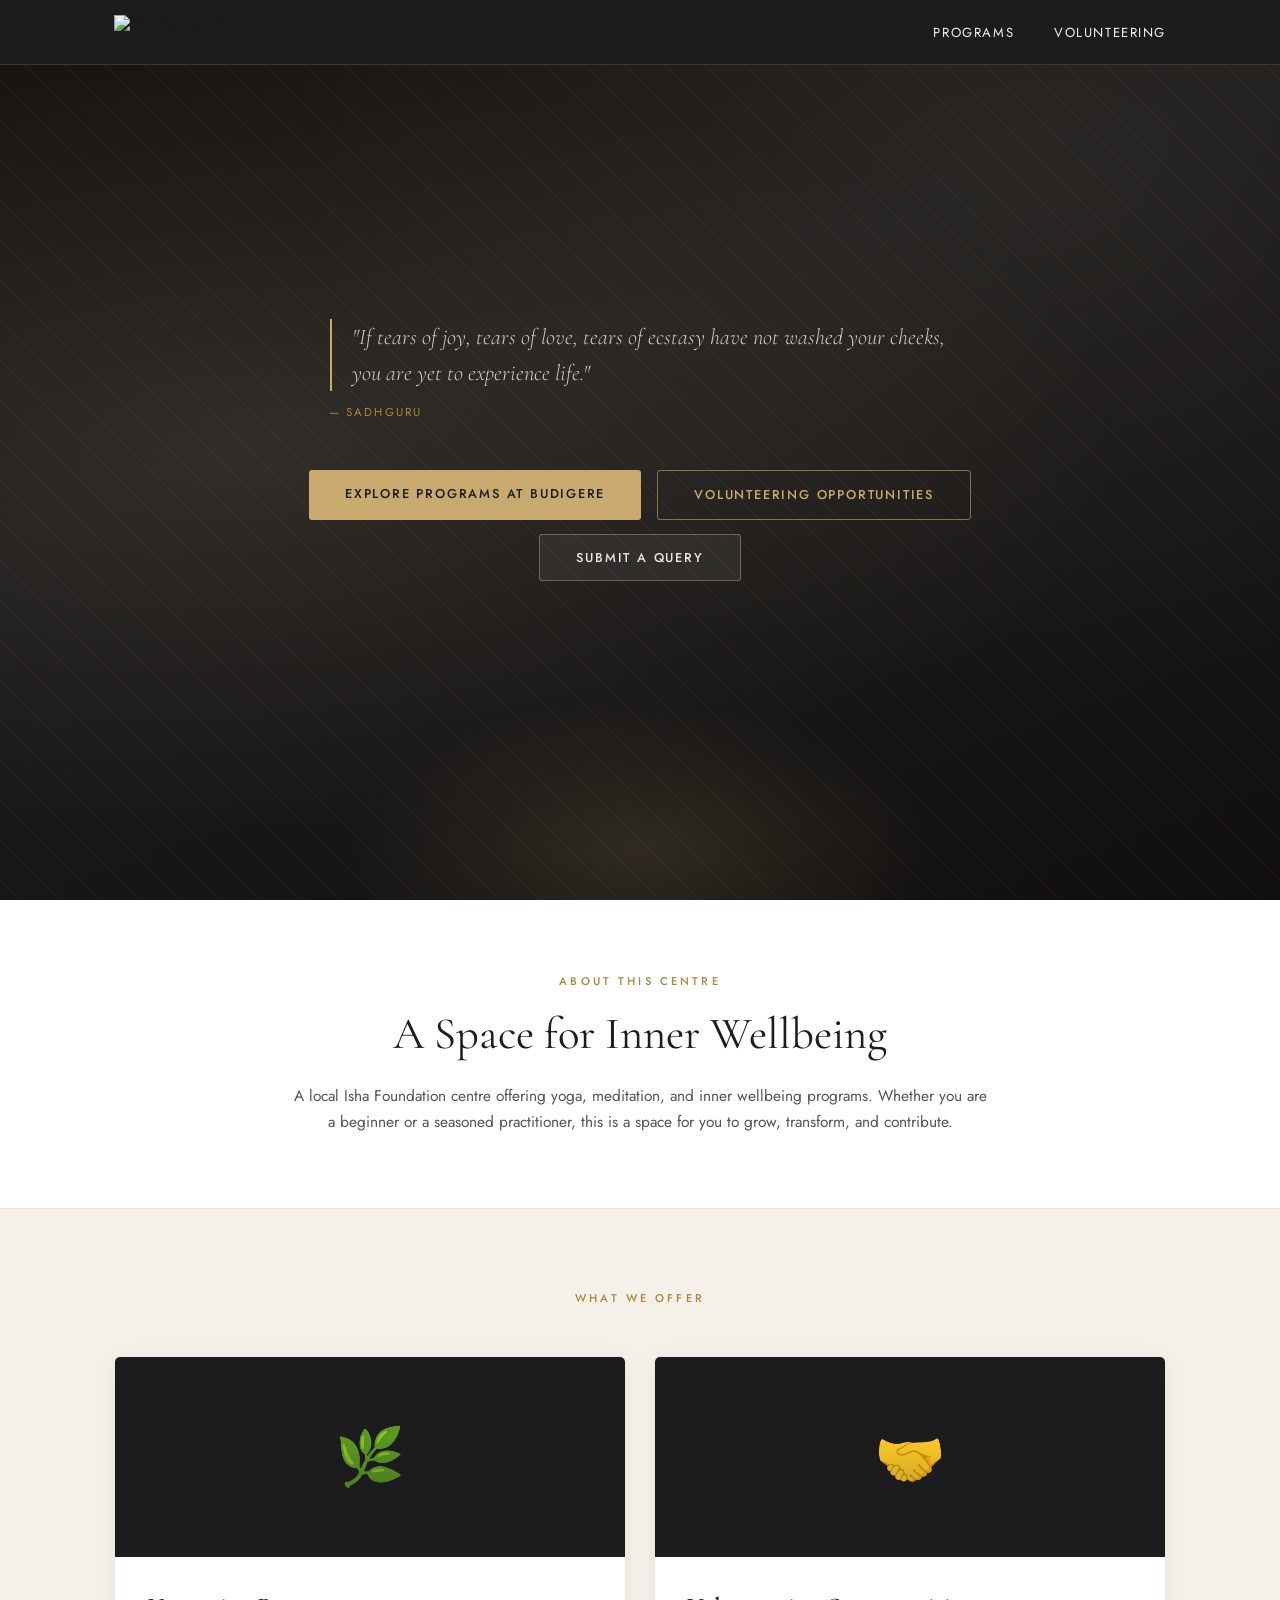
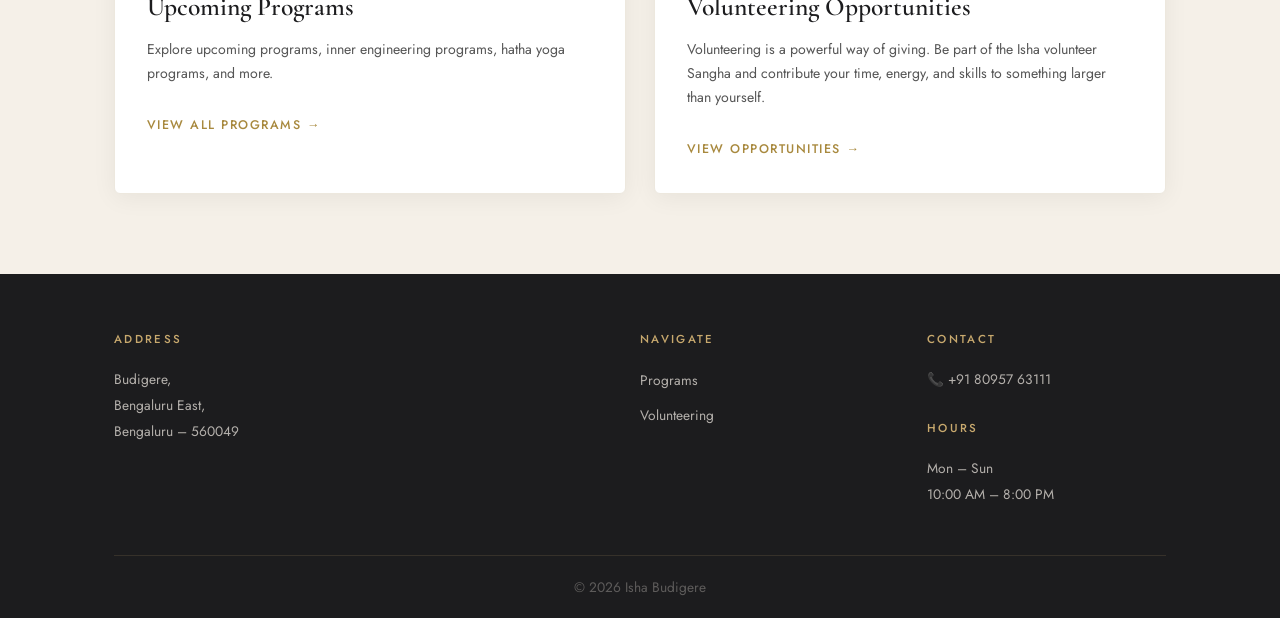
==== index.html @ f37e2aca "Harshith: Initial Tweaks" ====
<!DOCTYPE html>
<html lang="en">
<head>
  <meta charset="UTF-8"/>
  <meta name="viewport" content="width=device-width, initial-scale=1, maximum-scale=1, minimum-scale=1, user-scalable=no"/>
  <title>Home – Isha Place, Budigere</title>
  <link href="https://fonts.googleapis.com/css2?family=Cormorant+Garamond:ital,wght@0,300;0,400;0,600;1,300;1,400&family=Jost:wght@300;400;500&display=swap" rel="stylesheet"/>
  <style>
    :root {
      --dark: #1c1c1e;
      --dark-2: #2a2a2d;
      --gold: #c8a96e;
      --gold-light: #e0c88a;
      --gold-dark: #a8893e;
      --cream: #f5f0e8;
      --cream-2: #ede8de;
      --white: #ffffff;
      --text-mid: #555;
      --text-light: #888;
      --font-serif: 'Cormorant Garamond', Georgia, serif;
      --font-sans: 'Jost', sans-serif;
      --transition: 0.28s ease;
    }

    *, *::before, *::after { box-sizing: border-box; margin: 0; padding: 0; }
    html { scroll-behavior: smooth; touch-action: manipulation; }
    body { font-family: var(--font-sans); background: var(--cream); color: var(--dark); line-height: 1.7; }
    a { text-decoration: none; color: inherit; }
    ul { list-style: none; }
    .container { max-width: 1100px; margin: 0 auto; padding: 0 24px; }

    /* NAV */
    .navbar {
      position: fixed; top: 0; left: 0; right: 0; z-index: 100;
      background: var(--dark);
      border-bottom: 1px solid rgba(200,169,110,0.2);
    }
    .nav-inner {
      max-width: 1100px; margin: 0 auto; padding: 0 24px;
      height: 64px; display: flex; align-items: center; justify-content: space-between;
    }
    .logo { display: flex; align-items: center; line-height: 1; }
    .logo img { height: 34px; width: auto; display: block; }
    .sr-only { position:absolute; width:1px; height:1px; padding:0; margin:-1px; overflow:hidden; clip:rect(0,0,0,0); white-space:nowrap; border:0; }
    .nav-links { display: flex; gap: 40px; }
    .nav-links a {
      font-size: 0.82rem; font-weight: 400; letter-spacing: 0.12em;
      text-transform: uppercase; color: var(--cream); transition: color var(--transition);
    }
    .nav-links a:hover { color: var(--gold); }
    .nav-toggle { display: none; background: none; border: none; color: var(--cream); font-size: 1.4rem; cursor: pointer; }
    .mobile-menu { display: none; background: var(--dark-2); padding: 12px 24px; border-top: 1px solid rgba(200,169,110,0.15); }
    .mobile-menu.open { display: block; }
    .mobile-menu li { padding: 0; border-bottom: 1px solid rgba(255,255,255,0.07); }
    .mobile-menu a { display: block; padding: 14px 0; color: var(--cream); font-size: 0.88rem; letter-spacing: 0.1em; text-transform: uppercase; }

    /* HERO */
    .hero {
      position: relative; height: 100vh; min-height: 600px;
      display: flex; align-items: center; justify-content: center; text-align: center;
      background: var(--dark);
      overflow: hidden;
    }
    /* CSS gradient background as fallback — no external image dependency */
    .hero-bg {
      position: absolute; inset: 0;
      background: 
        radial-gradient(ellipse at 20% 50%, rgba(200,169,110,0.12) 0%, transparent 60%),
        radial-gradient(ellipse at 80% 20%, rgba(200,169,110,0.08) 0%, transparent 50%),
        linear-gradient(160deg, #1a1410 0%, #1c1c1e 40%, #12100e 100%);
    }
    /* Decorative geometric pattern */
    .hero-pattern {
      position: absolute; inset: 0; opacity: 0.04;
      background-image: 
        repeating-linear-gradient(45deg, var(--gold) 0, var(--gold) 1px, transparent 0, transparent 50%);
      background-size: 40px 40px;
    }
    .hero-glow {
      position: absolute; bottom: -100px; left: 50%; transform: translateX(-50%);
      width: 600px; height: 300px;
      background: radial-gradient(ellipse, rgba(200,169,110,0.15) 0%, transparent 70%);
      pointer-events: none;
    }
    .hero-content { position: relative; z-index: 1; padding: 24px; max-width: 760px; }
    .hero-eyebrow {
      display: inline-block;
      font-size: 0.72rem; letter-spacing: 0.35em; text-transform: uppercase;
      color: var(--gold); margin-bottom: 48px;
      border-top: 1px solid rgba(200,169,110,0.4);
      border-bottom: 1px solid rgba(200,169,110,0.4);
      padding: 6px 20px;
    }
    /* Sadhguru quote */
    .hero-quote {
      font-family: var(--font-serif); font-size: clamp(1.05rem, 2.5vw, 1.4rem);
      font-style: italic; font-weight: 300;
      color: rgba(245,240,232,0.82); line-height: 1.6;
      max-width: 620px; margin: 0 auto 12px;
      border-left: 2px solid var(--gold);
      padding-left: 20px; text-align: left;
    }
    .hero-quote-attr {
      text-align: left; padding-left: 20px;
      font-size: 0.72rem; letter-spacing: 0.18em; text-transform: uppercase;
      color: var(--gold-dark); margin-bottom: 48px;
    }
    .hero-buttons {
      display: flex; flex-direction: column; align-items: center; gap: 14px;
    }
    .hero-buttons-row {
      display: flex; gap: 16px; justify-content: center; flex-wrap: wrap;
    }
    .hero-query-btn { border: 1px solid rgba(200,169,110,0.45); color: rgba(245,240,232,0.95); background: rgba(255,255,255,0.06); }
    .hero-query-btn:hover { background: rgba(200,169,110,0.12); border-color: var(--gold); color: var(--gold-light); transform: translateY(-2px); }
    .btn {
      display: inline-block; padding: 13px 36px;
      font-family: var(--font-sans); font-size: 0.8rem; font-weight: 500;
      letter-spacing: 0.14em; text-transform: uppercase;
      border-radius: 3px; transition: all var(--transition); cursor: pointer;
    }
    .btn-gold { background: var(--gold); color: var(--dark); }
    .btn-gold:hover { background: var(--gold-light); transform: translateY(-2px); }
    .btn-outline { border: 1px solid rgba(200,169,110,0.6); color: var(--gold); background: transparent; }
    .btn-outline:hover { background: rgba(200,169,110,0.1); border-color: var(--gold); }

    /* ABOUT STRIP */
    .about-strip {
      background: var(--white); padding: 72px 0;
      border-bottom: 1px solid var(--cream-2);
    }
    .about-inner { text-align: center; max-width: 700px; margin: 0 auto; }
    .section-label {
      display: block; font-size: 0.7rem; letter-spacing: 0.28em;
      text-transform: uppercase; color: var(--gold-dark); margin-bottom: 16px; font-weight: 500;
    }
    .about-inner h2 {
      font-family: var(--font-serif); font-size: clamp(1.8rem, 4vw, 2.8rem);
      font-weight: 400; margin-bottom: 20px; line-height: 1.25;
    }
    .about-inner p { color: var(--text-mid); font-size: 0.97rem; }

    /* EXPLORE CARDS */
    .explore { padding: 80px 0; background: var(--cream); }
    .explore-grid { display: grid; grid-template-columns: 1fr 1fr; gap: 28px; margin-top: 48px; }
    .explore-card {
      background: var(--white); border: 1px solid var(--cream-2);
      border-radius: 6px; overflow: hidden;
      box-shadow: 0 4px 24px rgba(0,0,0,0.06);
      transition: all var(--transition); display: block;
    }
    .explore-card:hover { transform: translateY(-4px); box-shadow: 0 12px 40px rgba(0,0,0,0.12); border-color: var(--gold); }
    .explore-card-img {
      height: 200px; background: var(--dark);
      display: flex; align-items: center; justify-content: center;
      font-size: 3.5rem; position: relative; overflow: hidden;
    }
    .explore-card-img::after {
      content: ''; position: absolute; inset: 0;
      background: linear-gradient(to top, rgba(28,28,30,0.5) 0%, transparent 60%);
    }
    .explore-card-body { padding: 28px 32px 32px; }
    .explore-card-body h3 { font-family: var(--font-serif); font-size: 1.6rem; font-weight: 600; margin-bottom: 10px; }
    .explore-card-body p { font-size: 0.88rem; color: var(--text-mid); margin-bottom: 24px; line-height: 1.7; }
    .card-cta { font-size: 0.78rem; letter-spacing: 0.12em; text-transform: uppercase; color: var(--gold-dark); font-weight: 500; }
    .explore-card:hover .card-cta { color: var(--gold); }

    /* QUERY MODAL */
    .modal-overlay {
      display: none; position: fixed; inset: 0; z-index: 200;
      background: rgba(20,18,14,0.75); align-items: center; justify-content: center; padding: 24px;
    }
    .modal-overlay.open { display: flex; }
    .query-modal {
      background: var(--white); border-radius: 8px; padding: 36px 32px 40px;
      max-width: 480px; width: 100%; position: relative;
      box-shadow: 0 24px 64px rgba(0,0,0,0.3);
      max-height: min(90vh, 640px); overflow-y: auto;
    }
    .query-modal .modal-close {
      position: absolute; top: 14px; right: 18px;
      background: none; border: none; font-size: 1.35rem; cursor: pointer; color: var(--text-light); line-height: 1;
    }
    .query-modal h2 {
      font-family: var(--font-serif); font-size: 1.45rem; font-weight: 400;
      margin-bottom: 6px; padding-right: 28px;
    }
    .query-modal .query-lead { font-size: 0.84rem; color: var(--text-light); margin-bottom: 22px; }
    .query-modal .form-group { margin-bottom: 16px; }
    .query-modal label {
      display: block; font-size: 0.72rem; letter-spacing: 0.1em; text-transform: uppercase;
      color: var(--text-mid); margin-bottom: 6px; font-weight: 500;
    }
    .query-modal input,
    .query-modal textarea {
      width: 100%; padding: 11px 14px;
      border: 1px solid var(--cream-2); border-radius: 3px;
      background: var(--cream); font-family: var(--font-sans); font-size: 0.9rem; color: var(--dark);
      outline: none; transition: border-color var(--transition), background var(--transition);
    }
    .query-modal input:focus,
    .query-modal textarea:focus { border-color: var(--gold); background: var(--white); }
    .query-modal textarea { min-height: 96px; resize: vertical; }
    .query-modal .submit-btn {
      width: 100%; margin-top: 4px; padding: 13px;
      background: var(--gold); color: var(--dark); border: none; border-radius: 3px;
      font-family: var(--font-sans); font-size: 0.8rem; font-weight: 600;
      letter-spacing: 0.12em; text-transform: uppercase; cursor: pointer; transition: background var(--transition);
    }
    .query-modal .submit-btn:hover { background: var(--gold-light); }
    .query-modal .submit-btn:disabled { opacity: 0.6; cursor: not-allowed; }
    .query-err {
      display: none;
      background: #fff3f3; border: 1px solid #ffcccc; color: #c0392b;
      padding: 10px 12px; border-radius: 3px; font-size: 0.82rem; margin-bottom: 14px;
    }
    .query-success { display: none; text-align: center; padding: 20px 8px 8px; }
    .query-success .success-icon { font-size: 2.4rem; margin-bottom: 12px; }
    .query-success h3 { font-family: var(--font-serif); font-size: 1.35rem; margin-bottom: 8px; }
    .query-success p { font-size: 0.88rem; color: var(--text-light); }

    /* FOOTER */
    .footer { background: var(--dark); padding: 56px 0 0; color: rgba(245,240,232,0.7); }
    .footer-grid { display: grid; grid-template-columns: 2fr 1fr 1fr; gap: 48px; padding-bottom: 48px; border-bottom: 1px solid rgba(200,169,110,0.15); }
    .footer p { font-size: 0.86rem; line-height: 1.9; }
    .footer h5 { font-size: 0.72rem; letter-spacing: 0.2em; text-transform: uppercase; color: var(--gold); margin-bottom: 16px; font-weight: 500; }
    .footer ul li { margin-bottom: 8px; }
    .footer ul a { font-size: 0.86rem; transition: color var(--transition); }
    .footer ul a:hover { color: var(--gold-light); }
    .footer-bottom { text-align: center; padding: 18px; font-size: 0.75rem; color: rgba(245,240,232,0.3); }

    /* RESPONSIVE */
    @media (max-width: 700px) {
      .nav-links { display: none; }
      .nav-toggle { display: block; }
      .explore-grid { grid-template-columns: 1fr; }
      .footer-grid { grid-template-columns: 1fr; gap: 32px; }
      .hero-buttons-row { flex-direction: column; align-items: center; width: 100%; }
      .hero-buttons-row .btn { width: 100%; max-width: 320px; text-align: center; }
      .hero-query-btn { max-width: 320px; width: 100%; }
      .hero-quote { font-size: 1rem; }
    }
  </style>
</head>
<body>

  <!-- NAV -->
  <nav class="navbar">
    <div class="nav-inner">
      <a href="index.html" class="logo">
        <img src="assets/logo.png" alt="Isha Foundation"/>
        <span class="sr-only">Home</span>
      </a>
      <ul class="nav-links">
        <li><a href="programs.html">Programs</a></li>
        <li><a href="volunteering.html">Volunteering</a></li>
      </ul>
      <button class="nav-toggle" onclick="document.getElementById('mob').classList.toggle('open')">&#9776;</button>
    </div>
    <ul class="mobile-menu" id="mob">
      <li><a href="index.html">Home</a></li>
      <li><a href="programs.html">Programs</a></li>
      <li><a href="volunteering.html">Volunteering</a></li>
    </ul>
  </nav>

  <!-- HERO -->
  <section class="hero">
    <div class="hero-bg"></div>
    <div class="hero-pattern"></div>
    <div class="hero-glow"></div>
    <div class="hero-content">
      <blockquote class="hero-quote">
        "If tears of joy, tears of love, tears of ecstasy have not washed your cheeks, you are yet to experience life."
      </blockquote>
      <p class="hero-quote-attr">— Sadhguru</p>
      <div class="hero-buttons">
        <div class="hero-buttons-row">
          <a href="programs.html" class="btn btn-gold">Explore Programs at Budigere</a>
          <a href="volunteering.html" class="btn btn-outline">Volunteering Opportunities</a>
        </div>
        <button type="button" class="btn hero-query-btn" onclick="openQueryModal()">Submit a Query</button>
      </div>
    </div>
  </section>

  <!-- ABOUT -->
  <section class="about-strip">
    <div class="container">
      <div class="about-inner">
        <span class="section-label">About This Centre</span>
        <h2>A Space for Inner Wellbeing</h2>
        <p>A local Isha Foundation centre offering yoga, meditation, and inner wellbeing programs. Whether you are a beginner or a seasoned practitioner, this is a space for you to grow, transform, and contribute.</p>
      </div>
    </div>
  </section>

  <!-- EXPLORE -->
  <section class="explore">
    <div class="container">
      <span class="section-label" style="text-align:center;display:block">What We Offer</span>
      <div class="explore-grid">
        <a href="programs.html" class="explore-card">
          <div class="explore-card-img">🌿</div>
          <div class="explore-card-body">
            <h3>Upcoming Programs</h3>
            <p>Explore upcoming programs, inner engineering programs, hatha yoga programs, and more.</p>
            <span class="card-cta">View All Programs →</span>
          </div>
        </a>
        <a href="volunteering.html" class="explore-card">
          <div class="explore-card-img">🤝</div>
          <div class="explore-card-body">
            <h3>Volunteering Opportunities</h3>
            <p>Volunteering is a powerful way of giving. Be part of the Isha volunteer Sangha and contribute your time, energy, and skills to something larger than yourself.</p>
            <span class="card-cta">View Opportunities →</span>
          </div>
        </a>
      </div>
    </div>
  </section>

  <!-- SUBMIT A QUERY (modal) -->
  <div class="modal-overlay" id="queryModalOverlay" role="dialog" aria-modal="true" aria-labelledby="queryModalTitle">
    <div class="query-modal">
      <button type="button" class="modal-close" onclick="closeQueryModal()" aria-label="Close">✕</button>
      <h2 id="queryModalTitle">Submit a Query</h2>

      <div class="query-err" id="homeQueryErr">Please fill in all required fields.</div>

      <form id="homeQueryForm" onsubmit="return false;">
        <div id="homeQueryFields">
          <div class="form-group">
            <label for="hqName">Full Name *</label>
            <input type="text" id="hqName" name="name" autocomplete="name" placeholder="Your name"/>
          </div>
          <div class="form-group">
            <label for="hqPhone">WhatsApp Number *</label>
            <input type="text" id="hqPhone" name="phone" data-ten-digit-phone placeholder="9876543210" title="10 digits only"/>
          </div>
          <div class="form-group">
            <label for="hqArea">Area of Stay *</label>
            <input type="text" id="hqArea" name="area" placeholder="e.g. Budigere, Whitefield"/>
          </div>
          <div class="form-group">
            <label for="hqQuery">Your Query *</label>
            <textarea id="hqQuery" name="query" placeholder="What would you like to know?"></textarea>
          </div>
          <button type="button" class="submit-btn" id="homeQueryBtn" onclick="submitHomeQuery()">Submit Query</button>
        </div>
        <div class="query-success" id="homeQuerySuccess">
          <div class="success-icon">🙏</div>
          <h3>Thank you</h3>
          <p>We’ve received your query and will get in touch with you shortly.</p>
        </div>
      </form>
    </div>
  </div>

  <!-- FOOTER -->
  <footer class="footer">
    <div class="container">
      <div class="footer-grid">
        <div>
          <h5>Address</h5>
          <p>Budigere,<br/>Bengaluru East,<br/>Bengaluru – 560049</p>
        </div>
        <div>
          <h5>Navigate</h5>
          <ul>
            <li><a href="programs.html">Programs</a></li>
            <li><a href="volunteering.html">Volunteering</a></li>
          </ul>
        </div>
        <div>
          <h5>Contact</h5>
          <p>📞 +91 80957 63111</p>
          <br/>
          <h5>Hours</h5>
          <p>Mon – Sun<br/>10:00 AM – 8:00 PM</p>
        </div>
      </div>
      <div class="footer-bottom">
        <p>© 2026 Isha Budigere</p>
      </div>
    </div>
  </footer>

  <script src="whatsapp-validate.js"></script>
  <script src="config.js"></script>
  <script>
    function openQueryModal() {
      document.getElementById('queryModalOverlay').classList.add('open');
      document.getElementById('homeQueryErr').style.display = 'none';
      document.getElementById('homeQueryFields').style.display = 'block';
      document.getElementById('homeQuerySuccess').style.display = 'none';
      const btn = document.getElementById('homeQueryBtn');
      btn.disabled = false;
      btn.textContent = 'Submit Query';
      ['hqName', 'hqPhone', 'hqArea', 'hqQuery'].forEach(function (id) {
        const el = document.getElementById(id);
        if (el) el.value = '';
      });
    }

    function closeQueryModal() {
      document.getElementById('queryModalOverlay').classList.remove('open');
    }

    document.getElementById('queryModalOverlay').addEventListener('click', function (e) {
      if (e.target === this) closeQueryModal();
    });

    document.addEventListener('keydown', function (e) {
      const ov = document.getElementById('queryModalOverlay');
      if (e.key === 'Escape' && ov && ov.classList.contains('open')) closeQueryModal();
    });

    async function submitHomeQuery() {
      const name = document.getElementById('hqName').value.trim();
      const area = document.getElementById('hqArea').value.trim();
      const query = document.getElementById('hqQuery').value.trim();
      const err = document.getElementById('homeQueryErr');
      const btn = document.getElementById('homeQueryBtn');

      err.style.display = 'none';
      if (!name || !area || !query) {
        err.textContent = 'Please fill in all required fields.';
        err.style.display = 'block';
        return;
      }
      const phoneCheck = validateWhatsAppNumber(document.getElementById('hqPhone').value);
      if (!phoneCheck.ok) {
        err.textContent = phoneCheck.message;
        err.style.display = 'block';
        return;
      }
      const phone = phoneCheck.normalized;

      btn.disabled = true;
      btn.textContent = 'Submitting...';
      try {
        await fetch(APPS_SCRIPT_URL, {
          method: 'POST',
          body: JSON.stringify({
            formType: 'homeQuery',
            name,
            phone,
            area,
            query,
            timestamp: new Date().toISOString()
          })
        });
        document.getElementById('homeQueryFields').style.display = 'none';
        document.getElementById('homeQuerySuccess').style.display = 'block';
        document.getElementById('homeQueryErr').style.display = 'none';
      } catch (e) {
        err.textContent = 'Something went wrong. Please try again.';
        err.style.display = 'block';
        btn.disabled = false;
        btn.textContent = 'Submit Query';
      }
    }
  </script>

</body>
</html>
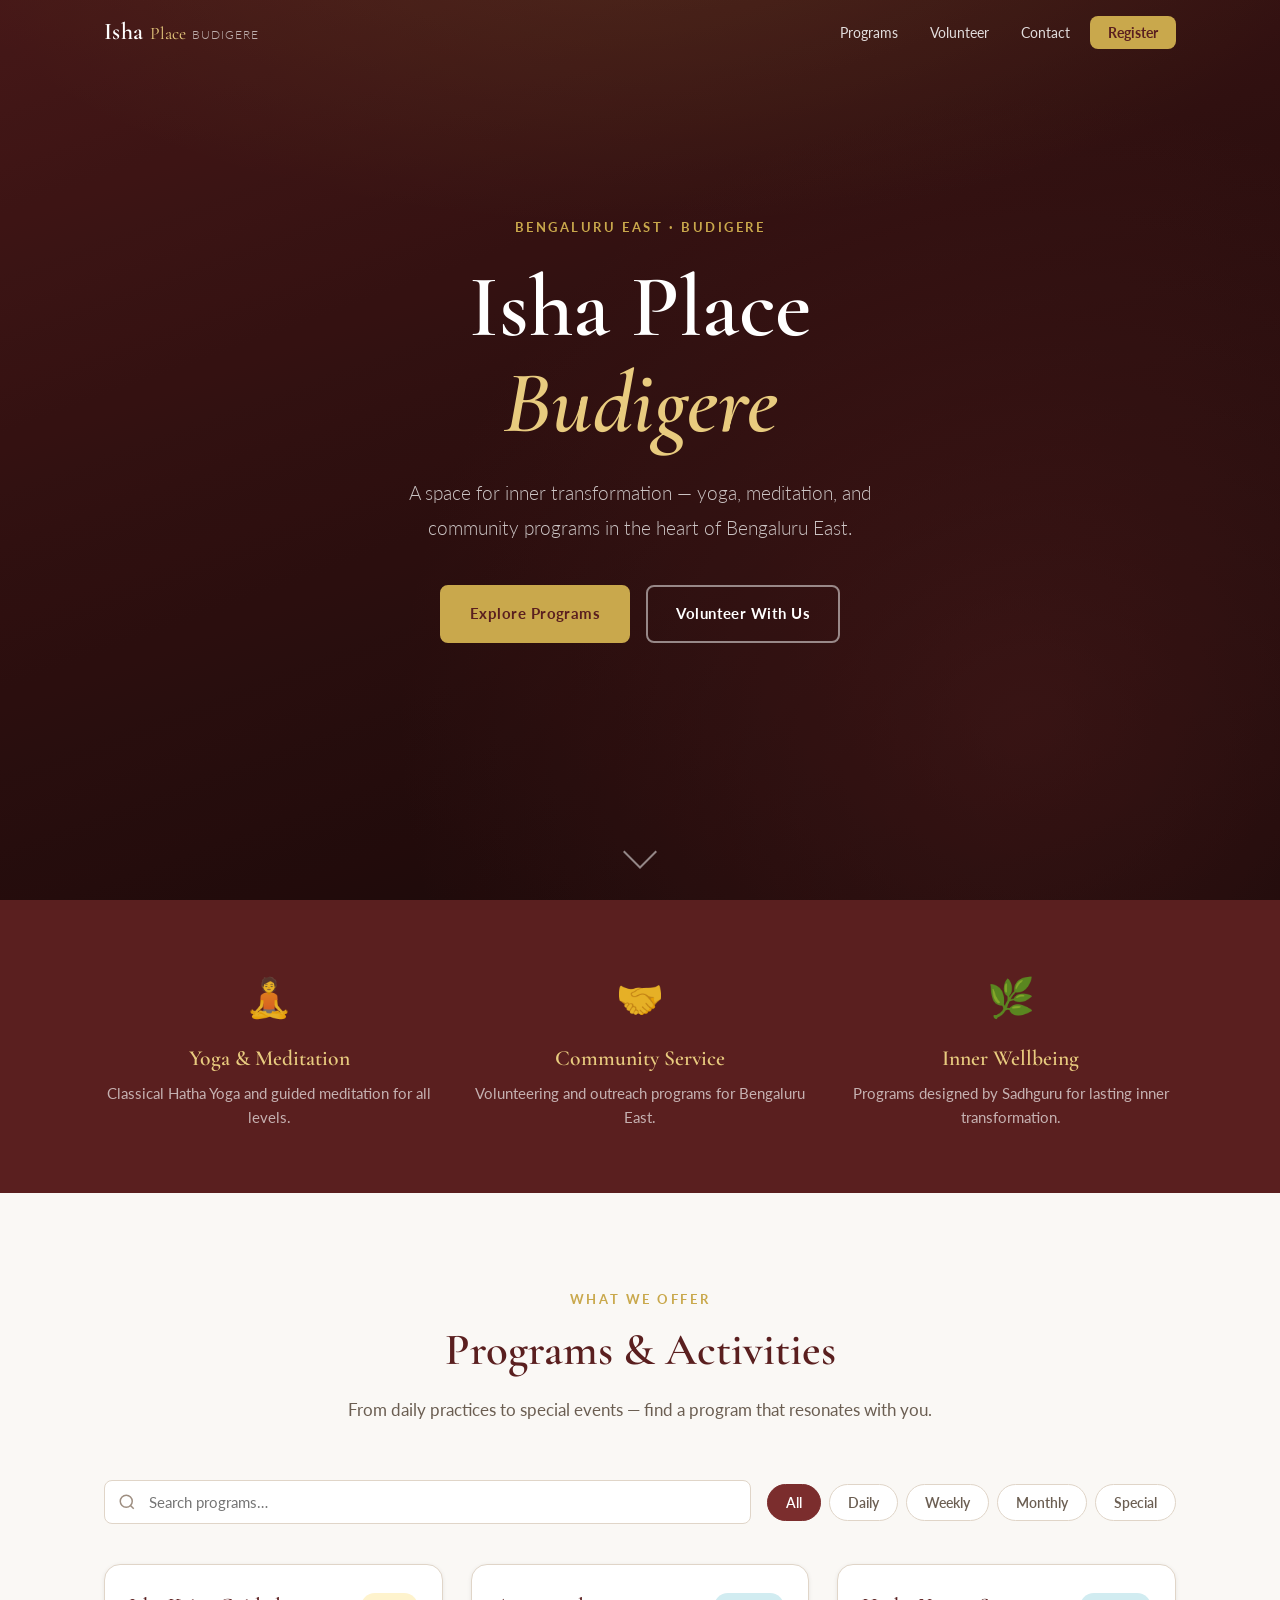
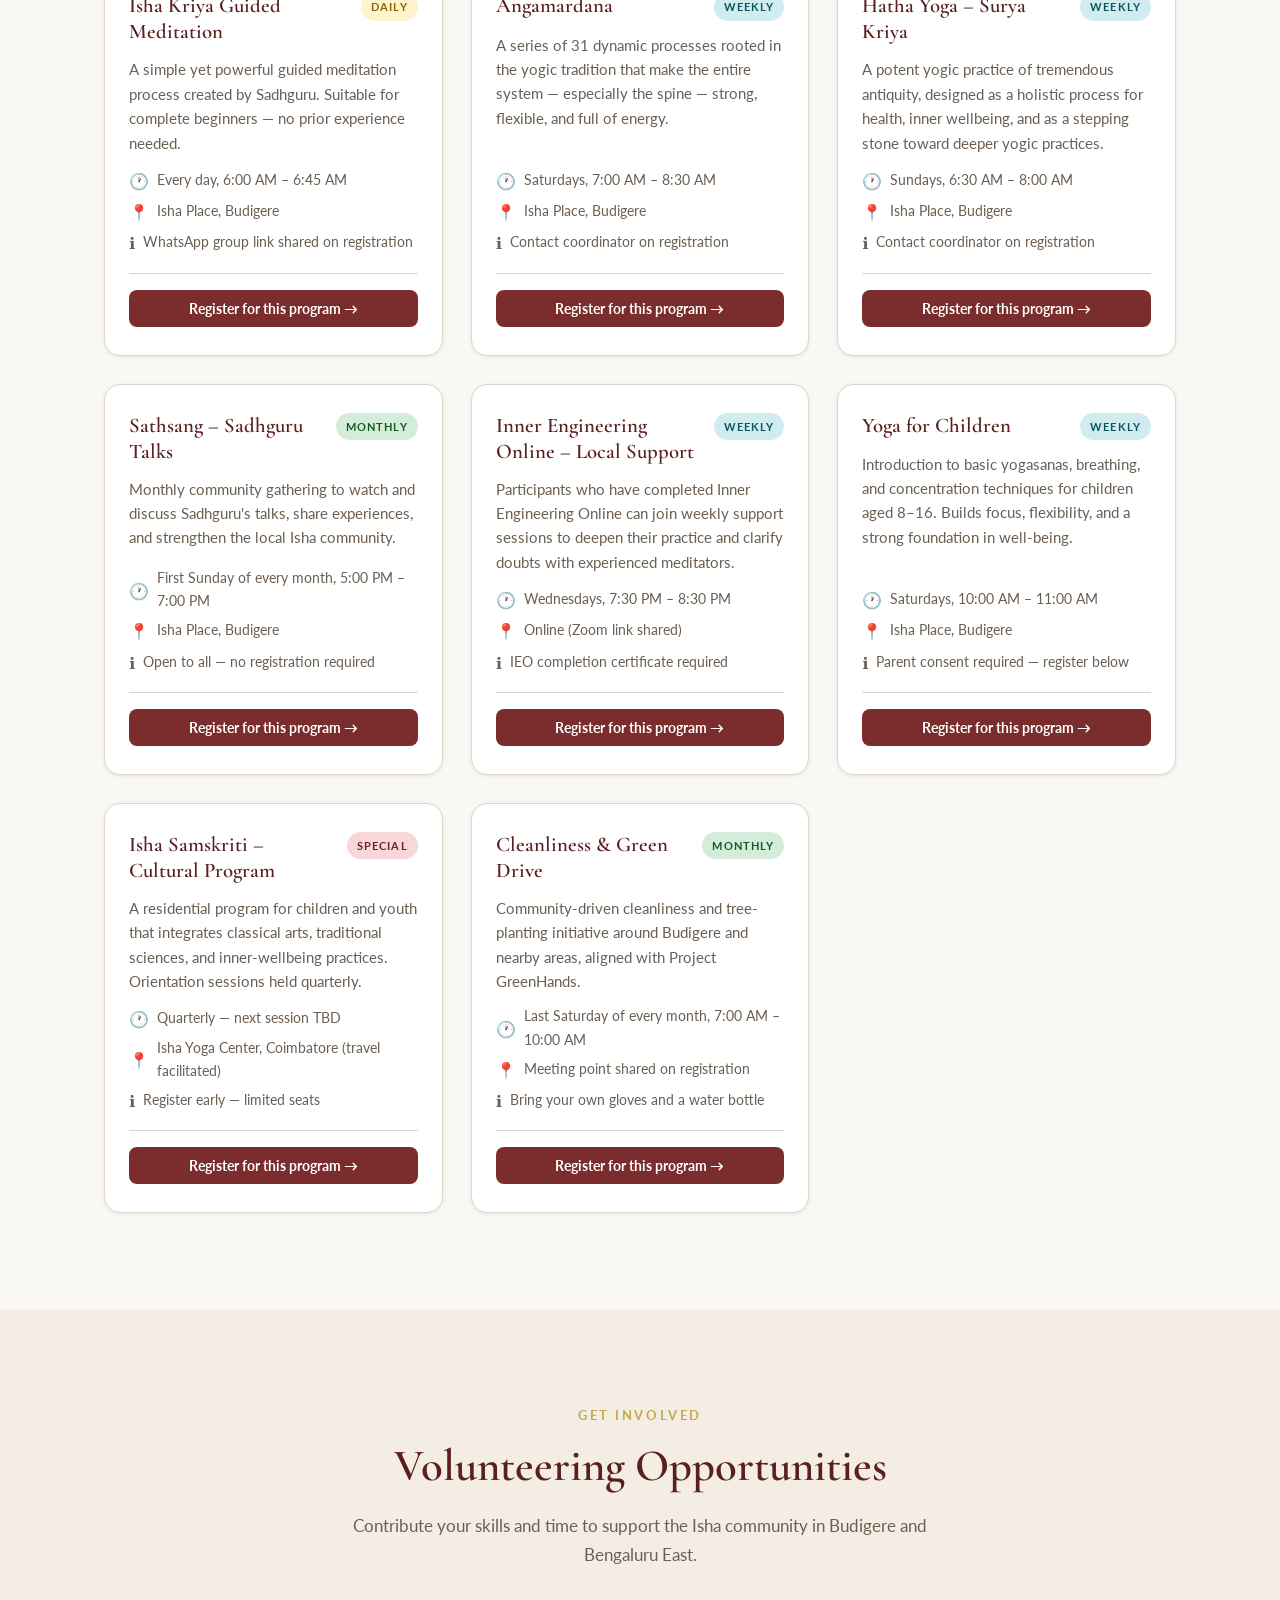
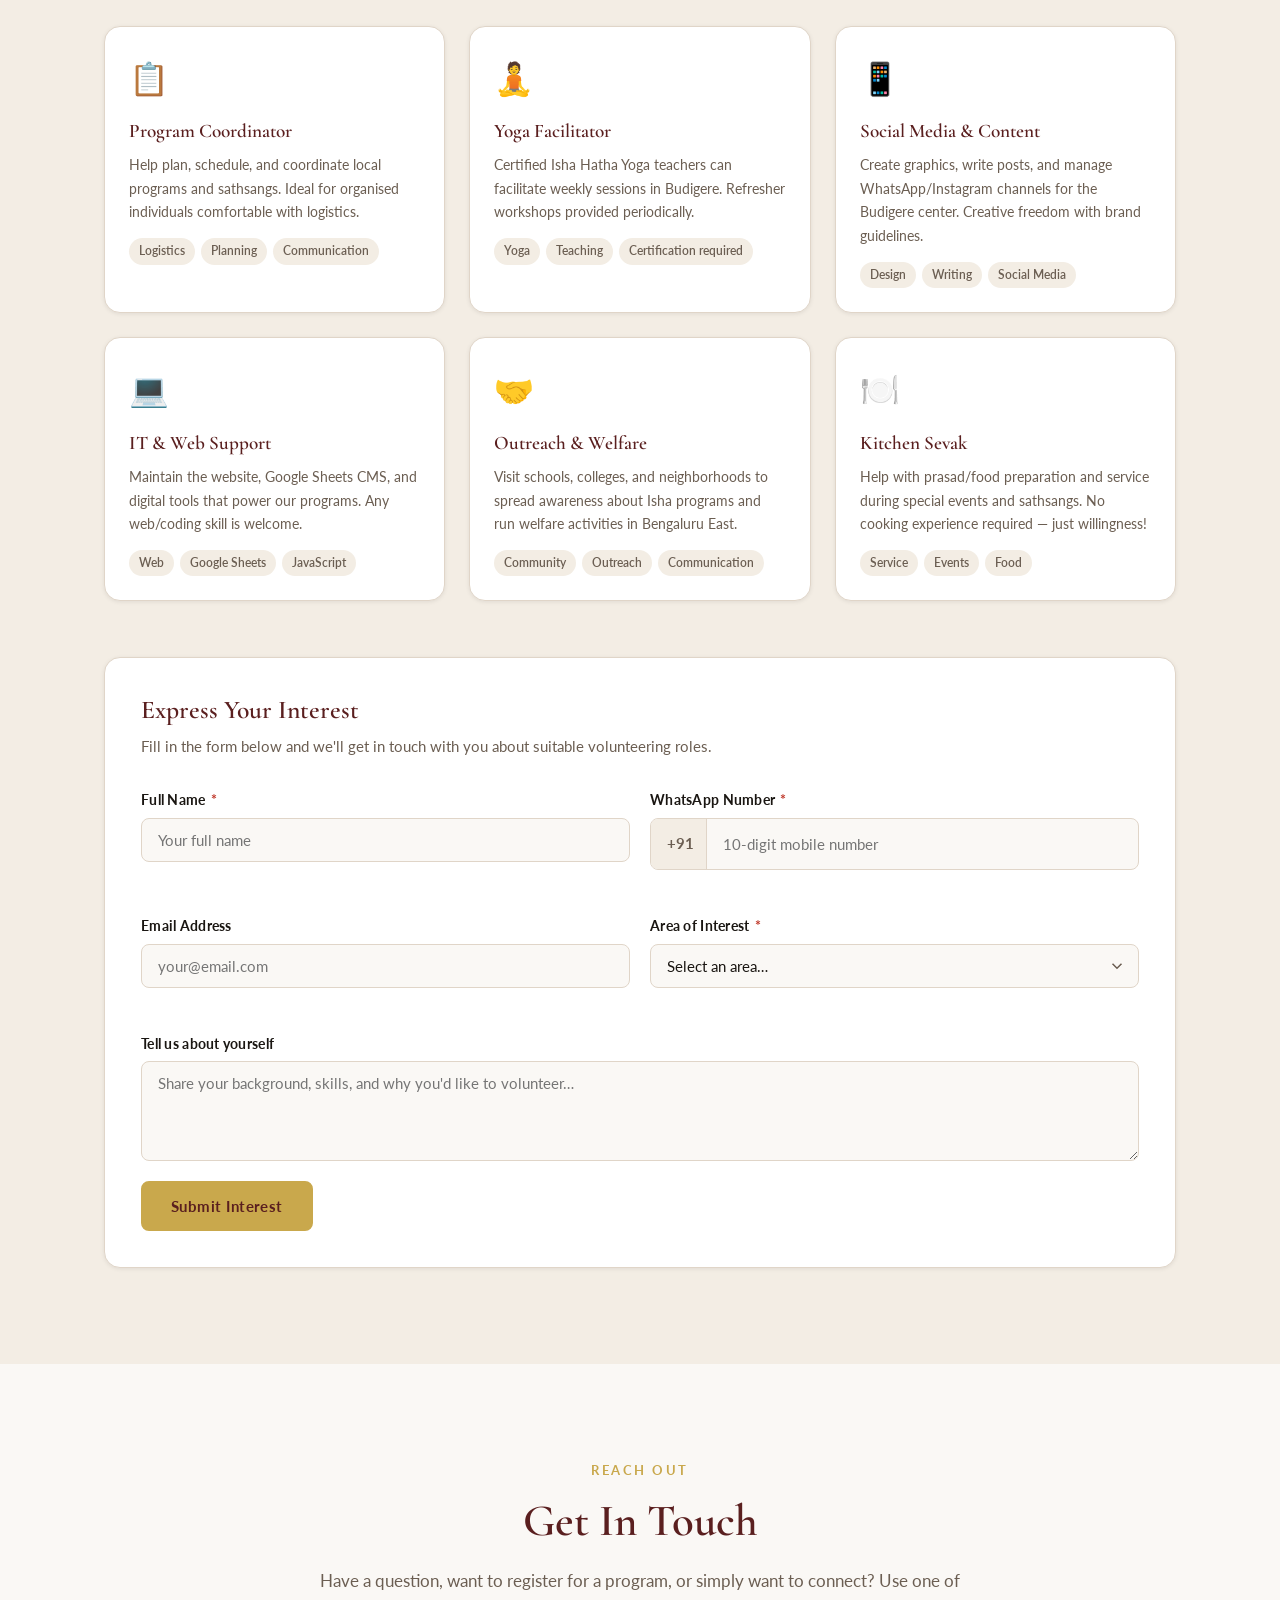
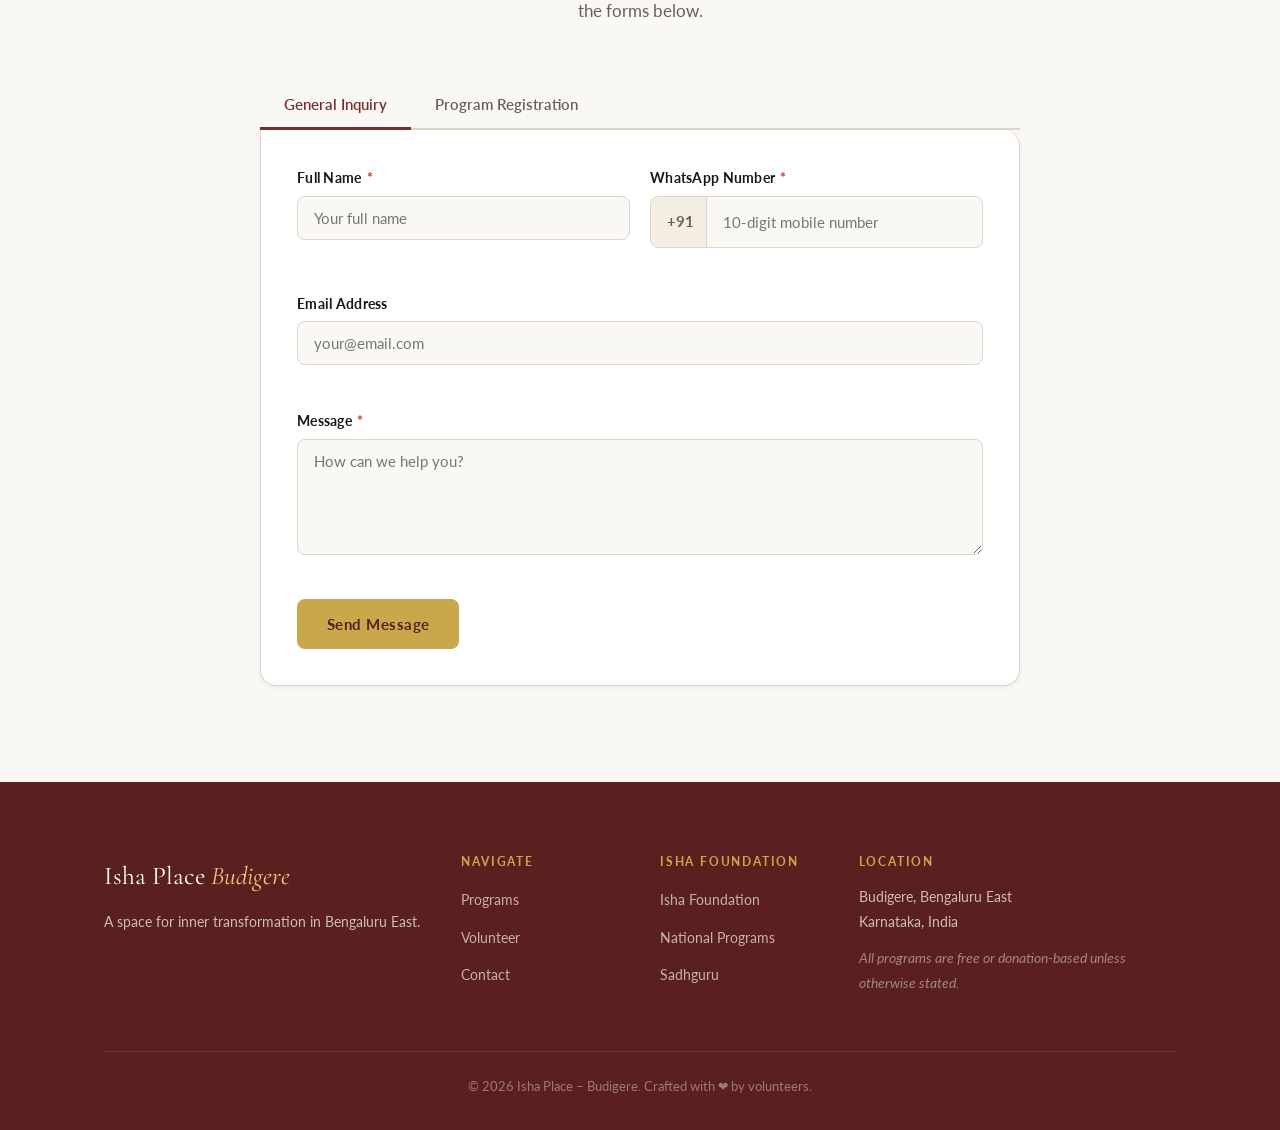
==== commit 9bdf8487: "Implement Isha Place Budigere website: programs, volunteering, contact forms, Apps Script backend" ====
--- a/index.html
+++ b/index.html
@@ -1,467 +1,357 @@
 <!DOCTYPE html>
 <html lang="en">
 <head>
-  <meta charset="UTF-8"/>
-  <meta name="viewport" content="width=device-width, initial-scale=1, maximum-scale=1, minimum-scale=1, user-scalable=no"/>
-  <title>Home – Isha Place, Budigere</title>
-  <link href="https://fonts.googleapis.com/css2?family=Cormorant+Garamond:ital,wght@0,300;0,400;0,600;1,300;1,400&family=Jost:wght@300;400;500&display=swap" rel="stylesheet"/>
-  <style>
-    :root {
-      --dark: #1c1c1e;
-      --dark-2: #2a2a2d;
-      --gold: #c8a96e;
-      --gold-light: #e0c88a;
-      --gold-dark: #a8893e;
-      --cream: #f5f0e8;
-      --cream-2: #ede8de;
-      --white: #ffffff;
-      --text-mid: #555;
-      --text-light: #888;
-      --font-serif: 'Cormorant Garamond', Georgia, serif;
-      --font-sans: 'Jost', sans-serif;
-      --transition: 0.28s ease;
-    }
-
-    *, *::before, *::after { box-sizing: border-box; margin: 0; padding: 0; }
-    html { scroll-behavior: smooth; touch-action: manipulation; }
-    body { font-family: var(--font-sans); background: var(--cream); color: var(--dark); line-height: 1.7; }
-    a { text-decoration: none; color: inherit; }
-    ul { list-style: none; }
-    .container { max-width: 1100px; margin: 0 auto; padding: 0 24px; }
-
-    /* NAV */
-    .navbar {
-      position: fixed; top: 0; left: 0; right: 0; z-index: 100;
-      background: var(--dark);
-      border-bottom: 1px solid rgba(200,169,110,0.2);
-    }
-    .nav-inner {
-      max-width: 1100px; margin: 0 auto; padding: 0 24px;
-      height: 64px; display: flex; align-items: center; justify-content: space-between;
-    }
-    .logo { display: flex; align-items: center; line-height: 1; }
-    .logo img { height: 34px; width: auto; display: block; }
-    .sr-only { position:absolute; width:1px; height:1px; padding:0; margin:-1px; overflow:hidden; clip:rect(0,0,0,0); white-space:nowrap; border:0; }
-    .nav-links { display: flex; gap: 40px; }
-    .nav-links a {
-      font-size: 0.82rem; font-weight: 400; letter-spacing: 0.12em;
-      text-transform: uppercase; color: var(--cream); transition: color var(--transition);
-    }
-    .nav-links a:hover { color: var(--gold); }
-    .nav-toggle { display: none; background: none; border: none; color: var(--cream); font-size: 1.4rem; cursor: pointer; }
-    .mobile-menu { display: none; background: var(--dark-2); padding: 12px 24px; border-top: 1px solid rgba(200,169,110,0.15); }
-    .mobile-menu.open { display: block; }
-    .mobile-menu li { padding: 0; border-bottom: 1px solid rgba(255,255,255,0.07); }
-    .mobile-menu a { display: block; padding: 14px 0; color: var(--cream); font-size: 0.88rem; letter-spacing: 0.1em; text-transform: uppercase; }
-
-    /* HERO */
-    .hero {
-      position: relative; height: 100vh; min-height: 600px;
-      display: flex; align-items: center; justify-content: center; text-align: center;
-      background: var(--dark);
-      overflow: hidden;
-    }
-    /* CSS gradient background as fallback — no external image dependency */
-    .hero-bg {
-      position: absolute; inset: 0;
-      background: 
-        radial-gradient(ellipse at 20% 50%, rgba(200,169,110,0.12) 0%, transparent 60%),
-        radial-gradient(ellipse at 80% 20%, rgba(200,169,110,0.08) 0%, transparent 50%),
-        linear-gradient(160deg, #1a1410 0%, #1c1c1e 40%, #12100e 100%);
-    }
-    /* Decorative geometric pattern */
-    .hero-pattern {
-      position: absolute; inset: 0; opacity: 0.04;
-      background-image: 
-        repeating-linear-gradient(45deg, var(--gold) 0, var(--gold) 1px, transparent 0, transparent 50%);
-      background-size: 40px 40px;
-    }
-    .hero-glow {
-      position: absolute; bottom: -100px; left: 50%; transform: translateX(-50%);
-      width: 600px; height: 300px;
-      background: radial-gradient(ellipse, rgba(200,169,110,0.15) 0%, transparent 70%);
-      pointer-events: none;
-    }
-    .hero-content { position: relative; z-index: 1; padding: 24px; max-width: 760px; }
-    .hero-eyebrow {
-      display: inline-block;
-      font-size: 0.72rem; letter-spacing: 0.35em; text-transform: uppercase;
-      color: var(--gold); margin-bottom: 48px;
-      border-top: 1px solid rgba(200,169,110,0.4);
-      border-bottom: 1px solid rgba(200,169,110,0.4);
-      padding: 6px 20px;
-    }
-    /* Sadhguru quote */
-    .hero-quote {
-      font-family: var(--font-serif); font-size: clamp(1.05rem, 2.5vw, 1.4rem);
-      font-style: italic; font-weight: 300;
-      color: rgba(245,240,232,0.82); line-height: 1.6;
-      max-width: 620px; margin: 0 auto 12px;
-      border-left: 2px solid var(--gold);
-      padding-left: 20px; text-align: left;
-    }
-    .hero-quote-attr {
-      text-align: left; padding-left: 20px;
-      font-size: 0.72rem; letter-spacing: 0.18em; text-transform: uppercase;
-      color: var(--gold-dark); margin-bottom: 48px;
-    }
-    .hero-buttons {
-      display: flex; flex-direction: column; align-items: center; gap: 14px;
-    }
-    .hero-buttons-row {
-      display: flex; gap: 16px; justify-content: center; flex-wrap: wrap;
-    }
-    .hero-query-btn { border: 1px solid rgba(200,169,110,0.45); color: rgba(245,240,232,0.95); background: rgba(255,255,255,0.06); }
-    .hero-query-btn:hover { background: rgba(200,169,110,0.12); border-color: var(--gold); color: var(--gold-light); transform: translateY(-2px); }
-    .btn {
-      display: inline-block; padding: 13px 36px;
-      font-family: var(--font-sans); font-size: 0.8rem; font-weight: 500;
-      letter-spacing: 0.14em; text-transform: uppercase;
-      border-radius: 3px; transition: all var(--transition); cursor: pointer;
-    }
-    .btn-gold { background: var(--gold); color: var(--dark); }
-    .btn-gold:hover { background: var(--gold-light); transform: translateY(-2px); }
-    .btn-outline { border: 1px solid rgba(200,169,110,0.6); color: var(--gold); background: transparent; }
-    .btn-outline:hover { background: rgba(200,169,110,0.1); border-color: var(--gold); }
-
-    /* ABOUT STRIP */
-    .about-strip {
-      background: var(--white); padding: 72px 0;
-      border-bottom: 1px solid var(--cream-2);
-    }
-    .about-inner { text-align: center; max-width: 700px; margin: 0 auto; }
-    .section-label {
-      display: block; font-size: 0.7rem; letter-spacing: 0.28em;
-      text-transform: uppercase; color: var(--gold-dark); margin-bottom: 16px; font-weight: 500;
-    }
-    .about-inner h2 {
-      font-family: var(--font-serif); font-size: clamp(1.8rem, 4vw, 2.8rem);
-      font-weight: 400; margin-bottom: 20px; line-height: 1.25;
-    }
-    .about-inner p { color: var(--text-mid); font-size: 0.97rem; }
-
-    /* EXPLORE CARDS */
-    .explore { padding: 80px 0; background: var(--cream); }
-    .explore-grid { display: grid; grid-template-columns: 1fr 1fr; gap: 28px; margin-top: 48px; }
-    .explore-card {
-      background: var(--white); border: 1px solid var(--cream-2);
-      border-radius: 6px; overflow: hidden;
-      box-shadow: 0 4px 24px rgba(0,0,0,0.06);
-      transition: all var(--transition); display: block;
-    }
-    .explore-card:hover { transform: translateY(-4px); box-shadow: 0 12px 40px rgba(0,0,0,0.12); border-color: var(--gold); }
-    .explore-card-img {
-      height: 200px; background: var(--dark);
-      display: flex; align-items: center; justify-content: center;
-      font-size: 3.5rem; position: relative; overflow: hidden;
-    }
-    .explore-card-img::after {
-      content: ''; position: absolute; inset: 0;
-      background: linear-gradient(to top, rgba(28,28,30,0.5) 0%, transparent 60%);
-    }
-    .explore-card-body { padding: 28px 32px 32px; }
-    .explore-card-body h3 { font-family: var(--font-serif); font-size: 1.6rem; font-weight: 600; margin-bottom: 10px; }
-    .explore-card-body p { font-size: 0.88rem; color: var(--text-mid); margin-bottom: 24px; line-height: 1.7; }
-    .card-cta { font-size: 0.78rem; letter-spacing: 0.12em; text-transform: uppercase; color: var(--gold-dark); font-weight: 500; }
-    .explore-card:hover .card-cta { color: var(--gold); }
-
-    /* QUERY MODAL */
-    .modal-overlay {
-      display: none; position: fixed; inset: 0; z-index: 200;
-      background: rgba(20,18,14,0.75); align-items: center; justify-content: center; padding: 24px;
-    }
-    .modal-overlay.open { display: flex; }
-    .query-modal {
-      background: var(--white); border-radius: 8px; padding: 36px 32px 40px;
-      max-width: 480px; width: 100%; position: relative;
-      box-shadow: 0 24px 64px rgba(0,0,0,0.3);
-      max-height: min(90vh, 640px); overflow-y: auto;
-    }
-    .query-modal .modal-close {
-      position: absolute; top: 14px; right: 18px;
-      background: none; border: none; font-size: 1.35rem; cursor: pointer; color: var(--text-light); line-height: 1;
-    }
-    .query-modal h2 {
-      font-family: var(--font-serif); font-size: 1.45rem; font-weight: 400;
-      margin-bottom: 6px; padding-right: 28px;
-    }
-    .query-modal .query-lead { font-size: 0.84rem; color: var(--text-light); margin-bottom: 22px; }
-    .query-modal .form-group { margin-bottom: 16px; }
-    .query-modal label {
-      display: block; font-size: 0.72rem; letter-spacing: 0.1em; text-transform: uppercase;
-      color: var(--text-mid); margin-bottom: 6px; font-weight: 500;
-    }
-    .query-modal input,
-    .query-modal textarea {
-      width: 100%; padding: 11px 14px;
-      border: 1px solid var(--cream-2); border-radius: 3px;
-      background: var(--cream); font-family: var(--font-sans); font-size: 0.9rem; color: var(--dark);
-      outline: none; transition: border-color var(--transition), background var(--transition);
-    }
-    .query-modal input:focus,
-    .query-modal textarea:focus { border-color: var(--gold); background: var(--white); }
-    .query-modal textarea { min-height: 96px; resize: vertical; }
-    .query-modal .submit-btn {
-      width: 100%; margin-top: 4px; padding: 13px;
-      background: var(--gold); color: var(--dark); border: none; border-radius: 3px;
-      font-family: var(--font-sans); font-size: 0.8rem; font-weight: 600;
-      letter-spacing: 0.12em; text-transform: uppercase; cursor: pointer; transition: background var(--transition);
-    }
-    .query-modal .submit-btn:hover { background: var(--gold-light); }
-    .query-modal .submit-btn:disabled { opacity: 0.6; cursor: not-allowed; }
-    .query-err {
-      display: none;
-      background: #fff3f3; border: 1px solid #ffcccc; color: #c0392b;
-      padding: 10px 12px; border-radius: 3px; font-size: 0.82rem; margin-bottom: 14px;
-    }
-    .query-success { display: none; text-align: center; padding: 20px 8px 8px; }
-    .query-success .success-icon { font-size: 2.4rem; margin-bottom: 12px; }
-    .query-success h3 { font-family: var(--font-serif); font-size: 1.35rem; margin-bottom: 8px; }
-    .query-success p { font-size: 0.88rem; color: var(--text-light); }
-
-    /* FOOTER */
-    .footer { background: var(--dark); padding: 56px 0 0; color: rgba(245,240,232,0.7); }
-    .footer-grid { display: grid; grid-template-columns: 2fr 1fr 1fr; gap: 48px; padding-bottom: 48px; border-bottom: 1px solid rgba(200,169,110,0.15); }
-    .footer p { font-size: 0.86rem; line-height: 1.9; }
-    .footer h5 { font-size: 0.72rem; letter-spacing: 0.2em; text-transform: uppercase; color: var(--gold); margin-bottom: 16px; font-weight: 500; }
-    .footer ul li { margin-bottom: 8px; }
-    .footer ul a { font-size: 0.86rem; transition: color var(--transition); }
-    .footer ul a:hover { color: var(--gold-light); }
-    .footer-bottom { text-align: center; padding: 18px; font-size: 0.75rem; color: rgba(245,240,232,0.3); }
-
-    /* RESPONSIVE */
-    @media (max-width: 700px) {
-      .nav-links { display: none; }
-      .nav-toggle { display: block; }
-      .explore-grid { grid-template-columns: 1fr; }
-      .footer-grid { grid-template-columns: 1fr; gap: 32px; }
-      .hero-buttons-row { flex-direction: column; align-items: center; width: 100%; }
-      .hero-buttons-row .btn { width: 100%; max-width: 320px; text-align: center; }
-      .hero-query-btn { max-width: 320px; width: 100%; }
-      .hero-quote { font-size: 1rem; }
-    }
-  </style>
+  <meta charset="UTF-8" />
+  <meta name="viewport" content="width=device-width, initial-scale=1.0" />
+  <title>Isha Place – Budigere | Bengaluru East</title>
+  <meta name="description" content="Isha Place, Budigere – a spiritual and wellness center in Bengaluru East offering yoga, meditation, and community programs." />
+  <link rel="stylesheet" href="styles.css" />
+  <link rel="preconnect" href="https://fonts.googleapis.com" />
+  <link rel="preconnect" href="https://fonts.gstatic.com" crossorigin />
+  <link href="https://fonts.googleapis.com/css2?family=Cormorant+Garamond:ital,wght@0,400;0,500;0,600;1,400&family=Lato:wght@300;400;700&display=swap" rel="stylesheet" />
 </head>
 <body>
 
-  <!-- NAV -->
-  <nav class="navbar">
-    <div class="nav-inner">
-      <a href="index.html" class="logo">
-        <img src="assets/logo.png" alt="Isha Foundation"/>
-        <span class="sr-only">Home</span>
+  <!-- ===== NAVIGATION ===== -->
+  <header class="site-header" id="site-header">
+    <nav class="nav-container">
+      <a href="#hero" class="nav-logo">
+        <span class="logo-isha">Isha</span>
+        <span class="logo-place">Place</span>
+        <span class="logo-location">Budigere</span>
       </a>
-      <ul class="nav-links">
-        <li><a href="programs.html">Programs</a></li>
-        <li><a href="volunteering.html">Volunteering</a></li>
+      <button class="nav-toggle" id="nav-toggle" aria-label="Toggle navigation" aria-expanded="false">
+        <span></span><span></span><span></span>
+      </button>
+      <ul class="nav-links" id="nav-links">
+        <li><a href="#programs" class="nav-link">Programs</a></li>
+        <li><a href="#volunteering" class="nav-link">Volunteer</a></li>
+        <li><a href="#contact" class="nav-link">Contact</a></li>
+        <li><a href="#register" class="nav-link nav-cta">Register</a></li>
       </ul>
-      <button class="nav-toggle" onclick="document.getElementById('mob').classList.toggle('open')">&#9776;</button>
-    </div>
-    <ul class="mobile-menu" id="mob">
-      <li><a href="index.html">Home</a></li>
-      <li><a href="programs.html">Programs</a></li>
-      <li><a href="volunteering.html">Volunteering</a></li>
-    </ul>
-  </nav>
-
-  <!-- HERO -->
-  <section class="hero">
-    <div class="hero-bg"></div>
-    <div class="hero-pattern"></div>
-    <div class="hero-glow"></div>
+    </nav>
+  </header>
+
+  <!-- ===== HERO ===== -->
+  <section class="hero" id="hero">
+    <div class="hero-overlay"></div>
     <div class="hero-content">
-      <blockquote class="hero-quote">
-        "If tears of joy, tears of love, tears of ecstasy have not washed your cheeks, you are yet to experience life."
-      </blockquote>
-      <p class="hero-quote-attr">— Sadhguru</p>
-      <div class="hero-buttons">
-        <div class="hero-buttons-row">
-          <a href="programs.html" class="btn btn-gold">Explore Programs at Budigere</a>
-          <a href="volunteering.html" class="btn btn-outline">Volunteering Opportunities</a>
-        </div>
-        <button type="button" class="btn hero-query-btn" onclick="openQueryModal()">Submit a Query</button>
-      </div>
-    </div>
-  </section>
-
-  <!-- ABOUT -->
+      <p class="hero-eyebrow">Bengaluru East · Budigere</p>
+      <h1 class="hero-title">Isha Place<br /><em>Budigere</em></h1>
+      <p class="hero-subtitle">
+        A space for inner transformation — yoga, meditation, and community
+        programs in the heart of Bengaluru East.
+      </p>
+      <div class="hero-actions">
+        <a href="#programs" class="btn btn-primary">Explore Programs</a>
+        <a href="#volunteering" class="btn btn-secondary">Volunteer With Us</a>
+      </div>
+    </div>
+    <a href="#programs" class="hero-scroll-hint" aria-label="Scroll down">
+      <span class="scroll-chevron"></span>
+    </a>
+  </section>
+
+  <!-- ===== ABOUT STRIP ===== -->
   <section class="about-strip">
     <div class="container">
-      <div class="about-inner">
-        <span class="section-label">About This Centre</span>
-        <h2>A Space for Inner Wellbeing</h2>
-        <p>A local Isha Foundation centre offering yoga, meditation, and inner wellbeing programs. Whether you are a beginner or a seasoned practitioner, this is a space for you to grow, transform, and contribute.</p>
-      </div>
-    </div>
-  </section>
-
-  <!-- EXPLORE -->
-  <section class="explore">
-    <div class="container">
-      <span class="section-label" style="text-align:center;display:block">What We Offer</span>
-      <div class="explore-grid">
-        <a href="programs.html" class="explore-card">
-          <div class="explore-card-img">🌿</div>
-          <div class="explore-card-body">
-            <h3>Upcoming Programs</h3>
-            <p>Explore upcoming programs, inner engineering programs, hatha yoga programs, and more.</p>
-            <span class="card-cta">View All Programs →</span>
+      <div class="about-items">
+        <div class="about-item">
+          <span class="about-icon">🧘</span>
+          <h3>Yoga &amp; Meditation</h3>
+          <p>Classical Hatha Yoga and guided meditation for all levels.</p>
+        </div>
+        <div class="about-item">
+          <span class="about-icon">🤝</span>
+          <h3>Community Service</h3>
+          <p>Volunteering and outreach programs for Bengaluru East.</p>
+        </div>
+        <div class="about-item">
+          <span class="about-icon">🌿</span>
+          <h3>Inner Wellbeing</h3>
+          <p>Programs designed by Sadhguru for lasting inner transformation.</p>
+        </div>
+      </div>
+    </div>
+  </section>
+
+  <!-- ===== PROGRAMS ===== -->
+  <section class="section" id="programs">
+    <div class="container">
+      <div class="section-header">
+        <p class="section-eyebrow">What We Offer</p>
+        <h2 class="section-title">Programs &amp; Activities</h2>
+        <p class="section-desc">
+          From daily practices to special events — find a program that
+          resonates with you.
+        </p>
+      </div>
+
+      <!-- Search & Filter Bar -->
+      <div class="programs-toolbar">
+        <div class="search-wrapper">
+          <svg class="search-icon" viewBox="0 0 24 24" fill="none" stroke="currentColor" stroke-width="2" aria-hidden="true">
+            <circle cx="11" cy="11" r="8"/><line x1="21" y1="21" x2="16.65" y2="16.65"/>
+          </svg>
+          <input
+            type="search"
+            id="program-search"
+            class="search-input"
+            placeholder="Search programs…"
+            aria-label="Search programs"
+          />
+        </div>
+        <div class="filter-tabs" id="frequency-filters" role="group" aria-label="Filter by frequency">
+          <button class="filter-tab active" data-freq="all">All</button>
+          <button class="filter-tab" data-freq="daily">Daily</button>
+          <button class="filter-tab" data-freq="weekly">Weekly</button>
+          <button class="filter-tab" data-freq="monthly">Monthly</button>
+          <button class="filter-tab" data-freq="special">Special</button>
+        </div>
+      </div>
+
+      <!-- Programs Grid -->
+      <div class="programs-grid" id="programs-grid" aria-live="polite" aria-busy="true">
+        <div class="loading-state">
+          <div class="spinner"></div>
+          <p>Loading programs…</p>
+        </div>
+      </div>
+
+      <!-- Empty state -->
+      <div class="empty-state hidden" id="programs-empty">
+        <p class="empty-icon">🔍</p>
+        <p class="empty-text">No programs match your search. Try a different keyword or filter.</p>
+      </div>
+    </div>
+  </section>
+
+  <!-- ===== VOLUNTEERING ===== -->
+  <section class="section section-alt" id="volunteering">
+    <div class="container">
+      <div class="section-header">
+        <p class="section-eyebrow">Get Involved</p>
+        <h2 class="section-title">Volunteering Opportunities</h2>
+        <p class="section-desc">
+          Contribute your skills and time to support the Isha community in
+          Budigere and Bengaluru East.
+        </p>
+      </div>
+
+      <!-- Opportunities Grid -->
+      <div class="volunteer-grid" id="volunteer-grid" aria-live="polite" aria-busy="true">
+        <div class="loading-state">
+          <div class="spinner"></div>
+          <p>Loading opportunities…</p>
+        </div>
+      </div>
+
+      <!-- Volunteer Interest Form -->
+      <div class="form-card volunteer-form-card" id="volunteer-form-section">
+        <h3 class="form-card-title">Express Your Interest</h3>
+        <p class="form-card-desc">Fill in the form below and we'll get in touch with you about suitable volunteering roles.</p>
+        <form class="contact-form" id="volunteer-form" novalidate>
+          <div class="form-row">
+            <div class="form-group">
+              <label for="vol-name" class="form-label">Full Name <span class="required">*</span></label>
+              <input type="text" id="vol-name" name="name" class="form-input" placeholder="Your full name" required autocomplete="name" />
+              <span class="field-error" id="vol-name-error"></span>
+            </div>
+            <div class="form-group">
+              <label for="vol-whatsapp" class="form-label">WhatsApp Number <span class="required">*</span></label>
+              <div class="phone-input-wrapper">
+                <span class="phone-prefix">+91</span>
+                <input type="tel" id="vol-whatsapp" name="whatsapp" class="form-input phone-input" placeholder="10-digit mobile number" required maxlength="10" inputmode="numeric" pattern="[6-9][0-9]{9}" autocomplete="tel" />
+              </div>
+              <span class="field-error" id="vol-whatsapp-error"></span>
+            </div>
           </div>
-        </a>
-        <a href="volunteering.html" class="explore-card">
-          <div class="explore-card-img">🤝</div>
-          <div class="explore-card-body">
-            <h3>Volunteering Opportunities</h3>
-            <p>Volunteering is a powerful way of giving. Be part of the Isha volunteer Sangha and contribute your time, energy, and skills to something larger than yourself.</p>
-            <span class="card-cta">View Opportunities →</span>
-          </div>
-        </a>
-      </div>
-    </div>
-  </section>
-
-  <!-- SUBMIT A QUERY (modal) -->
-  <div class="modal-overlay" id="queryModalOverlay" role="dialog" aria-modal="true" aria-labelledby="queryModalTitle">
-    <div class="query-modal">
-      <button type="button" class="modal-close" onclick="closeQueryModal()" aria-label="Close">✕</button>
-      <h2 id="queryModalTitle">Submit a Query</h2>
-
-      <div class="query-err" id="homeQueryErr">Please fill in all required fields.</div>
-
-      <form id="homeQueryForm" onsubmit="return false;">
-        <div id="homeQueryFields">
-          <div class="form-group">
-            <label for="hqName">Full Name *</label>
-            <input type="text" id="hqName" name="name" autocomplete="name" placeholder="Your name"/>
+          <div class="form-row">
+            <div class="form-group">
+              <label for="vol-email" class="form-label">Email Address</label>
+              <input type="email" id="vol-email" name="email" class="form-input" placeholder="your@email.com" autocomplete="email" />
+              <span class="field-error" id="vol-email-error"></span>
+            </div>
+            <div class="form-group">
+              <label for="vol-area" class="form-label">Area of Interest <span class="required">*</span></label>
+              <select id="vol-area" name="area" class="form-input form-select" required>
+                <option value="">Select an area…</option>
+                <option value="event-management">Event Management</option>
+                <option value="teaching-facilitation">Teaching &amp; Facilitation</option>
+                <option value="media-communications">Media &amp; Communications</option>
+                <option value="logistics-operations">Logistics &amp; Operations</option>
+                <option value="outreach-welfare">Outreach &amp; Welfare</option>
+                <option value="it-tech">IT &amp; Technology</option>
+                <option value="other">Other</option>
+              </select>
+              <span class="field-error" id="vol-area-error"></span>
+            </div>
           </div>
           <div class="form-group">
-            <label for="hqPhone">WhatsApp Number *</label>
-            <input type="text" id="hqPhone" name="phone" data-ten-digit-phone placeholder="9876543210" title="10 digits only"/>
+            <label for="vol-message" class="form-label">Tell us about yourself</label>
+            <textarea id="vol-message" name="message" class="form-input form-textarea" placeholder="Share your background, skills, and why you'd like to volunteer…" rows="4"></textarea>
           </div>
-          <div class="form-group">
-            <label for="hqArea">Area of Stay *</label>
-            <input type="text" id="hqArea" name="area" placeholder="e.g. Budigere, Whitefield"/>
+          <div class="form-actions">
+            <button type="submit" class="btn btn-primary" id="vol-submit">
+              <span class="btn-text">Submit Interest</span>
+              <span class="btn-loader hidden"></span>
+            </button>
           </div>
-          <div class="form-group">
-            <label for="hqQuery">Your Query *</label>
-            <textarea id="hqQuery" name="query" placeholder="What would you like to know?"></textarea>
-          </div>
-          <button type="button" class="submit-btn" id="homeQueryBtn" onclick="submitHomeQuery()">Submit Query</button>
-        </div>
-        <div class="query-success" id="homeQuerySuccess">
-          <div class="success-icon">🙏</div>
-          <h3>Thank you</h3>
-          <p>We’ve received your query and will get in touch with you shortly.</p>
-        </div>
-      </form>
-    </div>
-  </div>
-
-  <!-- FOOTER -->
-  <footer class="footer">
+          <div class="form-feedback hidden" id="vol-feedback"></div>
+        </form>
+      </div>
+    </div>
+  </section>
+
+  <!-- ===== CONTACT / REGISTER ===== -->
+  <section class="section" id="contact">
+    <div class="container">
+      <div class="section-header">
+        <p class="section-eyebrow">Reach Out</p>
+        <h2 class="section-title">Get In Touch</h2>
+        <p class="section-desc">
+          Have a question, want to register for a program, or simply want to
+          connect? Use one of the forms below.
+        </p>
+      </div>
+
+      <div class="forms-tabs-wrapper">
+        <div class="forms-tabs" role="tablist">
+          <button class="forms-tab active" role="tab" data-form="general" aria-selected="true" aria-controls="form-general">General Inquiry</button>
+          <button class="forms-tab" role="tab" data-form="register" aria-selected="false" aria-controls="form-register">Program Registration</button>
+        </div>
+
+        <!-- General Inquiry Form -->
+        <div class="form-card tab-panel active" id="form-general" role="tabpanel">
+          <form class="contact-form" id="general-form" novalidate>
+            <div class="form-row">
+              <div class="form-group">
+                <label for="gen-name" class="form-label">Full Name <span class="required">*</span></label>
+                <input type="text" id="gen-name" name="name" class="form-input" placeholder="Your full name" required autocomplete="name" />
+                <span class="field-error" id="gen-name-error"></span>
+              </div>
+              <div class="form-group">
+                <label for="gen-whatsapp" class="form-label">WhatsApp Number <span class="required">*</span></label>
+                <div class="phone-input-wrapper">
+                  <span class="phone-prefix">+91</span>
+                  <input type="tel" id="gen-whatsapp" name="whatsapp" class="form-input phone-input" placeholder="10-digit mobile number" required maxlength="10" inputmode="numeric" pattern="[6-9][0-9]{9}" autocomplete="tel" />
+                </div>
+                <span class="field-error" id="gen-whatsapp-error"></span>
+              </div>
+            </div>
+            <div class="form-group">
+              <label for="gen-email" class="form-label">Email Address</label>
+              <input type="email" id="gen-email" name="email" class="form-input" placeholder="your@email.com" autocomplete="email" />
+              <span class="field-error" id="gen-email-error"></span>
+            </div>
+            <div class="form-group">
+              <label for="gen-message" class="form-label">Message <span class="required">*</span></label>
+              <textarea id="gen-message" name="message" class="form-input form-textarea" placeholder="How can we help you?" rows="5" required></textarea>
+              <span class="field-error" id="gen-message-error"></span>
+            </div>
+            <div class="form-actions">
+              <button type="submit" class="btn btn-primary" id="gen-submit">
+                <span class="btn-text">Send Message</span>
+                <span class="btn-loader hidden"></span>
+              </button>
+            </div>
+            <div class="form-feedback hidden" id="gen-feedback"></div>
+          </form>
+        </div>
+
+        <!-- Program Registration Form -->
+        <div class="form-card tab-panel" id="form-register" role="tabpanel" hidden>
+          <form class="contact-form" id="register-form" novalidate>
+            <div class="form-row">
+              <div class="form-group">
+                <label for="reg-name" class="form-label">Full Name <span class="required">*</span></label>
+                <input type="text" id="reg-name" name="name" class="form-input" placeholder="Your full name" required autocomplete="name" />
+                <span class="field-error" id="reg-name-error"></span>
+              </div>
+              <div class="form-group">
+                <label for="reg-whatsapp" class="form-label">WhatsApp Number <span class="required">*</span></label>
+                <div class="phone-input-wrapper">
+                  <span class="phone-prefix">+91</span>
+                  <input type="tel" id="reg-whatsapp" name="whatsapp" class="form-input phone-input" placeholder="10-digit mobile number" required maxlength="10" inputmode="numeric" pattern="[6-9][0-9]{9}" autocomplete="tel" />
+                </div>
+                <span class="field-error" id="reg-whatsapp-error"></span>
+              </div>
+            </div>
+            <div class="form-row">
+              <div class="form-group">
+                <label for="reg-email" class="form-label">Email Address</label>
+                <input type="email" id="reg-email" name="email" class="form-input" placeholder="your@email.com" autocomplete="email" />
+                <span class="field-error" id="reg-email-error"></span>
+              </div>
+              <div class="form-group">
+                <label for="reg-program" class="form-label">Program <span class="required">*</span></label>
+                <select id="reg-program" name="program" class="form-input form-select" required>
+                  <option value="">Select a program…</option>
+                </select>
+                <span class="field-error" id="reg-program-error"></span>
+              </div>
+            </div>
+            <div class="form-group">
+              <label for="reg-participants" class="form-label">Number of Participants <span class="required">*</span></label>
+              <input type="number" id="reg-participants" name="participants" class="form-input" placeholder="1" min="1" max="20" required />
+              <span class="field-error" id="reg-participants-error"></span>
+            </div>
+            <div class="form-group">
+              <label for="reg-notes" class="form-label">Additional Notes</label>
+              <textarea id="reg-notes" name="notes" class="form-input form-textarea" placeholder="Any special requirements or questions…" rows="3"></textarea>
+            </div>
+            <div class="form-actions">
+              <button type="submit" class="btn btn-primary" id="reg-submit">
+                <span class="btn-text">Register Now</span>
+                <span class="btn-loader hidden"></span>
+              </button>
+            </div>
+            <div class="form-feedback hidden" id="reg-feedback"></div>
+          </form>
+        </div>
+      </div>
+    </div>
+  </section>
+
+  <!-- ===== FOOTER ===== -->
+  <footer class="site-footer">
     <div class="container">
       <div class="footer-grid">
-        <div>
-          <h5>Address</h5>
-          <p>Budigere,<br/>Bengaluru East,<br/>Bengaluru – 560049</p>
-        </div>
-        <div>
-          <h5>Navigate</h5>
-          <ul>
-            <li><a href="programs.html">Programs</a></li>
-            <li><a href="volunteering.html">Volunteering</a></li>
+        <div class="footer-brand">
+          <p class="footer-logo">Isha Place <em>Budigere</em></p>
+          <p class="footer-tagline">A space for inner transformation in Bengaluru East.</p>
+        </div>
+        <div class="footer-links-col">
+          <h4 class="footer-heading">Navigate</h4>
+          <ul class="footer-links">
+            <li><a href="#programs">Programs</a></li>
+            <li><a href="#volunteering">Volunteer</a></li>
+            <li><a href="#contact">Contact</a></li>
           </ul>
         </div>
-        <div>
-          <h5>Contact</h5>
-          <p>📞 +91 80957 63111</p>
-          <br/>
-          <h5>Hours</h5>
-          <p>Mon – Sun<br/>10:00 AM – 8:00 PM</p>
+        <div class="footer-links-col">
+          <h4 class="footer-heading">Isha Foundation</h4>
+          <ul class="footer-links">
+            <li><a href="https://isha.sadhguru.org/" target="_blank" rel="noopener noreferrer">Isha Foundation</a></li>
+            <li><a href="https://isha.sadhguru.org/in/en/yoga-meditation-programs" target="_blank" rel="noopener noreferrer">National Programs</a></li>
+            <li><a href="https://sadhguru.org/" target="_blank" rel="noopener noreferrer">Sadhguru</a></li>
+          </ul>
+        </div>
+        <div class="footer-contact-col">
+          <h4 class="footer-heading">Location</h4>
+          <p>Budigere, Bengaluru East<br />Karnataka, India</p>
+          <p class="footer-note">All programs are free or donation-based unless otherwise stated.</p>
         </div>
       </div>
       <div class="footer-bottom">
-        <p>© 2026 Isha Budigere</p>
+        <p>&copy; <span id="footer-year"></span> Isha Place – Budigere. Crafted with ❤️ by volunteers.</p>
       </div>
     </div>
   </footer>
 
-  <script src="whatsapp-validate.js"></script>
-  <script src="config.js"></script>
-  <script>
-    function openQueryModal() {
-      document.getElementById('queryModalOverlay').classList.add('open');
-      document.getElementById('homeQueryErr').style.display = 'none';
-      document.getElementById('homeQueryFields').style.display = 'block';
-      document.getElementById('homeQuerySuccess').style.display = 'none';
-      const btn = document.getElementById('homeQueryBtn');
-      btn.disabled = false;
-      btn.textContent = 'Submit Query';
-      ['hqName', 'hqPhone', 'hqArea', 'hqQuery'].forEach(function (id) {
-        const el = document.getElementById(id);
-        if (el) el.value = '';
-      });
-    }
-
-    function closeQueryModal() {
-      document.getElementById('queryModalOverlay').classList.remove('open');
-    }
-
-    document.getElementById('queryModalOverlay').addEventListener('click', function (e) {
-      if (e.target === this) closeQueryModal();
-    });
-
-    document.addEventListener('keydown', function (e) {
-      const ov = document.getElementById('queryModalOverlay');
-      if (e.key === 'Escape' && ov && ov.classList.contains('open')) closeQueryModal();
-    });
-
-    async function submitHomeQuery() {
-      const name = document.getElementById('hqName').value.trim();
-      const area = document.getElementById('hqArea').value.trim();
-      const query = document.getElementById('hqQuery').value.trim();
-      const err = document.getElementById('homeQueryErr');
-      const btn = document.getElementById('homeQueryBtn');
-
-      err.style.display = 'none';
-      if (!name || !area || !query) {
-        err.textContent = 'Please fill in all required fields.';
-        err.style.display = 'block';
-        return;
-      }
-      const phoneCheck = validateWhatsAppNumber(document.getElementById('hqPhone').value);
-      if (!phoneCheck.ok) {
-        err.textContent = phoneCheck.message;
-        err.style.display = 'block';
-        return;
-      }
-      const phone = phoneCheck.normalized;
-
-      btn.disabled = true;
-      btn.textContent = 'Submitting...';
-      try {
-        await fetch(APPS_SCRIPT_URL, {
-          method: 'POST',
-          body: JSON.stringify({
-            formType: 'homeQuery',
-            name,
-            phone,
-            area,
-            query,
-            timestamp: new Date().toISOString()
-          })
-        });
-        document.getElementById('homeQueryFields').style.display = 'none';
-        document.getElementById('homeQuerySuccess').style.display = 'block';
-        document.getElementById('homeQueryErr').style.display = 'none';
-      } catch (e) {
-        err.textContent = 'Something went wrong. Please try again.';
-        err.style.display = 'block';
-        btn.disabled = false;
-        btn.textContent = 'Submit Query';
-      }
-    }
-  </script>
-
+  <!-- Toast notification -->
+  <div class="toast" id="toast" role="alert" aria-live="assertive" aria-atomic="true"></div>
+
+  <script src="app.js"></script>
 </body>
 </html>
--- a/styles.css
+++ b/styles.css
@@ -0,0 +1,1039 @@
+/* =========================================================
+   Isha Place – Budigere  |  styles.css
+   ========================================================= */
+
+/* ---------- CSS Custom Properties ---------- */
+:root {
+  --color-primary:       #7b2d2d;   /* deep maroon */
+  --color-primary-dark:  #5a1f1f;
+  --color-primary-light: #a34040;
+  --color-gold:          #c9a84c;
+  --color-gold-light:    #e8cb7f;
+  --color-bg:            #faf8f5;
+  --color-bg-alt:        #f3ede4;
+  --color-surface:       #ffffff;
+  --color-text:          #1a1612;
+  --color-text-muted:    #6b5e52;
+  --color-text-light:    #9e8e81;
+  --color-border:        #e0d5c8;
+  --color-error:         #c0392b;
+  --color-success:       #27ae60;
+
+  --font-serif:   'Cormorant Garamond', Georgia, serif;
+  --font-sans:    'Lato', system-ui, sans-serif;
+
+  --radius-sm:   4px;
+  --radius-md:   8px;
+  --radius-lg:   16px;
+  --radius-xl:   24px;
+
+  --shadow-sm:   0 1px 4px rgba(0,0,0,.08);
+  --shadow-md:   0 4px 16px rgba(0,0,0,.10);
+  --shadow-lg:   0 8px 32px rgba(0,0,0,.14);
+
+  --transition:  .25s ease;
+
+  --nav-h:       64px;
+}
+
+/* ---------- Reset & Base ---------- */
+*, *::before, *::after { box-sizing: border-box; margin: 0; padding: 0; }
+
+html {
+  scroll-behavior: smooth;
+  font-size: 16px;
+}
+
+body {
+  font-family: var(--font-sans);
+  background: var(--color-bg);
+  color: var(--color-text);
+  line-height: 1.7;
+}
+
+img, svg { display: block; max-width: 100%; }
+
+a {
+  color: var(--color-primary);
+  text-decoration: none;
+  transition: color var(--transition);
+}
+a:hover { color: var(--color-primary-light); }
+
+h1, h2, h3, h4 {
+  font-family: var(--font-serif);
+  font-weight: 600;
+  line-height: 1.25;
+}
+
+ul { list-style: none; }
+
+button {
+  cursor: pointer;
+  font-family: var(--font-sans);
+}
+
+/* ---------- Utilities ---------- */
+.container {
+  max-width: 1120px;
+  margin: 0 auto;
+  padding: 0 24px;
+}
+
+.hidden { display: none !important; }
+
+/* ---------- Navigation ---------- */
+.site-header {
+  position: fixed;
+  top: 0; left: 0; right: 0;
+  z-index: 100;
+  height: var(--nav-h);
+  background: transparent;
+  transition: background var(--transition), box-shadow var(--transition);
+}
+
+.site-header.scrolled {
+  background: var(--color-primary-dark);
+  box-shadow: var(--shadow-md);
+}
+
+.nav-container {
+  max-width: 1120px;
+  margin: 0 auto;
+  padding: 0 24px;
+  height: 100%;
+  display: flex;
+  align-items: center;
+  justify-content: space-between;
+}
+
+.nav-logo {
+  display: flex;
+  align-items: baseline;
+  gap: 6px;
+  color: #fff;
+  text-decoration: none;
+}
+.logo-isha {
+  font-family: var(--font-serif);
+  font-size: 1.5rem;
+  font-weight: 600;
+  letter-spacing: .02em;
+}
+.logo-place {
+  font-family: var(--font-serif);
+  font-size: 1.1rem;
+  font-weight: 400;
+  color: var(--color-gold-light);
+}
+.logo-location {
+  font-size: .75rem;
+  font-weight: 300;
+  color: rgba(255,255,255,.65);
+  letter-spacing: .08em;
+  text-transform: uppercase;
+}
+
+.nav-links {
+  display: flex;
+  align-items: center;
+  gap: 8px;
+}
+
+.nav-link {
+  color: rgba(255,255,255,.85);
+  font-size: .9rem;
+  font-weight: 400;
+  padding: 6px 12px;
+  border-radius: var(--radius-sm);
+  transition: color var(--transition), background var(--transition);
+}
+.nav-link:hover {
+  color: #fff;
+  background: rgba(255,255,255,.1);
+}
+
+.nav-cta {
+  background: var(--color-gold);
+  color: var(--color-primary-dark) !important;
+  font-weight: 700;
+  padding: 8px 18px;
+  border-radius: var(--radius-md);
+}
+.nav-cta:hover {
+  background: var(--color-gold-light) !important;
+}
+
+.nav-toggle {
+  display: none;
+  flex-direction: column;
+  gap: 5px;
+  background: none;
+  border: none;
+  padding: 8px;
+}
+.nav-toggle span {
+  display: block;
+  width: 24px;
+  height: 2px;
+  background: #fff;
+  border-radius: 2px;
+  transition: transform var(--transition), opacity var(--transition);
+}
+.nav-toggle[aria-expanded="true"] span:nth-child(1) { transform: translateY(7px) rotate(45deg); }
+.nav-toggle[aria-expanded="true"] span:nth-child(2) { opacity: 0; }
+.nav-toggle[aria-expanded="true"] span:nth-child(3) { transform: translateY(-7px) rotate(-45deg); }
+
+/* ---------- Hero ---------- */
+.hero {
+  position: relative;
+  min-height: 100vh;
+  display: flex;
+  align-items: center;
+  justify-content: center;
+  text-align: center;
+  background:
+    linear-gradient(
+      160deg,
+      var(--color-primary-dark) 0%,
+      #3d1515 40%,
+      #1a0a0a 100%
+    );
+  overflow: hidden;
+}
+
+/* Subtle geometric background pattern */
+.hero::before {
+  content: '';
+  position: absolute;
+  inset: 0;
+  background-image:
+    radial-gradient(ellipse 80% 50% at 50% -10%, rgba(201,168,76,.18) 0%, transparent 70%),
+    radial-gradient(circle at 80% 80%, rgba(123,45,45,.4) 0%, transparent 50%);
+  pointer-events: none;
+}
+
+.hero-overlay {
+  position: absolute;
+  inset: 0;
+  background: rgba(10,3,3,.25);
+  pointer-events: none;
+}
+
+.hero-content {
+  position: relative;
+  z-index: 1;
+  max-width: 680px;
+  padding: 80px 24px 120px;
+}
+
+.hero-eyebrow {
+  font-family: var(--font-sans);
+  font-size: .8rem;
+  font-weight: 700;
+  letter-spacing: .2em;
+  text-transform: uppercase;
+  color: var(--color-gold);
+  margin-bottom: 20px;
+}
+
+.hero-title {
+  font-family: var(--font-serif);
+  font-size: clamp(3rem, 8vw, 5.5rem);
+  font-weight: 600;
+  color: #fff;
+  line-height: 1.1;
+  margin-bottom: 24px;
+}
+.hero-title em {
+  font-style: italic;
+  color: var(--color-gold-light);
+}
+
+.hero-subtitle {
+  font-size: clamp(1rem, 2vw, 1.2rem);
+  color: rgba(255,255,255,.75);
+  font-weight: 300;
+  max-width: 540px;
+  margin: 0 auto 40px;
+  line-height: 1.8;
+}
+
+.hero-actions {
+  display: flex;
+  gap: 16px;
+  justify-content: center;
+  flex-wrap: wrap;
+}
+
+.hero-scroll-hint {
+  position: absolute;
+  bottom: 36px;
+  left: 50%;
+  transform: translateX(-50%);
+  z-index: 1;
+  animation: bounce 2s infinite;
+}
+
+.scroll-chevron {
+  display: block;
+  width: 24px;
+  height: 24px;
+  border-right: 2px solid rgba(255,255,255,.5);
+  border-bottom: 2px solid rgba(255,255,255,.5);
+  transform: rotate(45deg);
+}
+
+@keyframes bounce {
+  0%, 100% { transform: translateX(-50%) translateY(0); }
+  50%       { transform: translateX(-50%) translateY(8px); }
+}
+
+/* ---------- Buttons ---------- */
+.btn {
+  display: inline-flex;
+  align-items: center;
+  gap: 8px;
+  padding: 14px 28px;
+  border-radius: var(--radius-md);
+  font-size: .95rem;
+  font-weight: 700;
+  letter-spacing: .03em;
+  border: 2px solid transparent;
+  transition: all var(--transition);
+  text-decoration: none;
+}
+
+.btn-primary {
+  background: var(--color-gold);
+  color: var(--color-primary-dark);
+  border-color: var(--color-gold);
+}
+.btn-primary:hover {
+  background: var(--color-gold-light);
+  border-color: var(--color-gold-light);
+  color: var(--color-primary-dark);
+  transform: translateY(-2px);
+  box-shadow: 0 6px 20px rgba(201,168,76,.4);
+}
+
+.btn-secondary {
+  background: transparent;
+  color: #fff;
+  border-color: rgba(255,255,255,.5);
+}
+.btn-secondary:hover {
+  border-color: #fff;
+  background: rgba(255,255,255,.08);
+  color: #fff;
+  transform: translateY(-2px);
+}
+
+.btn:disabled {
+  opacity: .6;
+  cursor: not-allowed;
+  transform: none !important;
+}
+
+.btn-loader {
+  width: 16px;
+  height: 16px;
+  border: 2px solid currentColor;
+  border-top-color: transparent;
+  border-radius: 50%;
+  animation: spin .7s linear infinite;
+}
+
+@keyframes spin { to { transform: rotate(360deg); } }
+
+/* ---------- Section Shared ---------- */
+.section {
+  padding: 96px 0;
+}
+
+.section-alt {
+  background: var(--color-bg-alt);
+}
+
+.section-header {
+  text-align: center;
+  max-width: 640px;
+  margin: 0 auto 56px;
+}
+
+.section-eyebrow {
+  font-size: .8rem;
+  font-weight: 700;
+  letter-spacing: .2em;
+  text-transform: uppercase;
+  color: var(--color-gold);
+  margin-bottom: 12px;
+}
+
+.section-title {
+  font-family: var(--font-serif);
+  font-size: clamp(2rem, 4vw, 2.8rem);
+  color: var(--color-primary-dark);
+  margin-bottom: 16px;
+}
+
+.section-desc {
+  color: var(--color-text-muted);
+  font-size: 1.05rem;
+  line-height: 1.75;
+}
+
+/* ---------- About Strip ---------- */
+.about-strip {
+  background: var(--color-primary-dark);
+  padding: 64px 0;
+}
+
+.about-items {
+  display: grid;
+  grid-template-columns: repeat(auto-fit, minmax(200px, 1fr));
+  gap: 40px;
+}
+
+.about-item {
+  text-align: center;
+  color: rgba(255,255,255,.85);
+}
+
+.about-icon {
+  font-size: 2.4rem;
+  display: block;
+  margin-bottom: 16px;
+}
+
+.about-item h3 {
+  font-family: var(--font-serif);
+  font-size: 1.35rem;
+  color: var(--color-gold-light);
+  margin-bottom: 10px;
+}
+
+.about-item p {
+  font-size: .92rem;
+  color: rgba(255,255,255,.65);
+  line-height: 1.6;
+}
+
+/* ---------- Programs Toolbar ---------- */
+.programs-toolbar {
+  display: flex;
+  gap: 16px;
+  align-items: center;
+  flex-wrap: wrap;
+  margin-bottom: 40px;
+}
+
+.search-wrapper {
+  position: relative;
+  flex: 1;
+  min-width: 220px;
+}
+
+.search-icon {
+  position: absolute;
+  left: 14px;
+  top: 50%;
+  transform: translateY(-50%);
+  width: 18px;
+  height: 18px;
+  color: var(--color-text-light);
+  pointer-events: none;
+}
+
+.search-input {
+  width: 100%;
+  padding: 12px 16px 12px 44px;
+  border: 1.5px solid var(--color-border);
+  border-radius: var(--radius-md);
+  font-family: var(--font-sans);
+  font-size: .95rem;
+  background: var(--color-surface);
+  color: var(--color-text);
+  transition: border-color var(--transition), box-shadow var(--transition);
+}
+.search-input:focus {
+  outline: none;
+  border-color: var(--color-primary);
+  box-shadow: 0 0 0 3px rgba(123,45,45,.12);
+}
+
+.filter-tabs {
+  display: flex;
+  gap: 8px;
+  flex-wrap: wrap;
+}
+
+.filter-tab {
+  padding: 9px 18px;
+  border: 1.5px solid var(--color-border);
+  border-radius: var(--radius-xl);
+  background: var(--color-surface);
+  color: var(--color-text-muted);
+  font-size: .875rem;
+  font-weight: 600;
+  transition: all var(--transition);
+}
+.filter-tab:hover {
+  border-color: var(--color-primary);
+  color: var(--color-primary);
+}
+.filter-tab.active {
+  background: var(--color-primary);
+  border-color: var(--color-primary);
+  color: #fff;
+}
+
+/* ---------- Programs Grid ---------- */
+.programs-grid {
+  display: grid;
+  grid-template-columns: repeat(auto-fill, minmax(300px, 1fr));
+  gap: 28px;
+}
+
+.program-card {
+  background: var(--color-surface);
+  border-radius: var(--radius-lg);
+  box-shadow: var(--shadow-sm);
+  border: 1px solid var(--color-border);
+  padding: 28px 24px;
+  display: flex;
+  flex-direction: column;
+  gap: 12px;
+  transition: transform var(--transition), box-shadow var(--transition);
+}
+.program-card:hover {
+  transform: translateY(-4px);
+  box-shadow: var(--shadow-md);
+}
+
+.program-card-header {
+  display: flex;
+  align-items: flex-start;
+  justify-content: space-between;
+  gap: 12px;
+}
+
+.program-title {
+  font-family: var(--font-serif);
+  font-size: 1.3rem;
+  color: var(--color-primary-dark);
+  flex: 1;
+}
+
+.freq-badge {
+  font-size: .7rem;
+  font-weight: 700;
+  letter-spacing: .1em;
+  text-transform: uppercase;
+  padding: 4px 10px;
+  border-radius: var(--radius-xl);
+  white-space: nowrap;
+  flex-shrink: 0;
+}
+
+.freq-badge--daily   { background: #fef3cd; color: #856404; }
+.freq-badge--weekly  { background: #d1ecf1; color: #0c5460; }
+.freq-badge--monthly { background: #d4edda; color: #155724; }
+.freq-badge--special { background: #f8d7da; color: #721c24; }
+.freq-badge--other   { background: #e2e3e5; color: #383d41; }
+
+.program-desc {
+  color: var(--color-text-muted);
+  font-size: .925rem;
+  line-height: 1.65;
+  flex: 1;
+}
+
+.program-meta {
+  display: flex;
+  flex-direction: column;
+  gap: 4px;
+}
+
+.program-meta-item {
+  display: flex;
+  align-items: center;
+  gap: 8px;
+  font-size: .85rem;
+  color: var(--color-text-muted);
+}
+
+.program-meta-item .meta-icon {
+  font-size: 1rem;
+  flex-shrink: 0;
+}
+
+.program-card-footer {
+  margin-top: 4px;
+  padding-top: 16px;
+  border-top: 1px solid var(--color-border);
+}
+
+.program-register-btn {
+  width: 100%;
+  padding: 10px;
+  background: var(--color-primary);
+  color: #fff;
+  border: none;
+  border-radius: var(--radius-md);
+  font-size: .9rem;
+  font-weight: 700;
+  transition: background var(--transition), transform var(--transition);
+}
+.program-register-btn:hover {
+  background: var(--color-primary-light);
+  transform: translateY(-1px);
+}
+
+/* ---------- Empty / Loading States ---------- */
+.loading-state {
+  grid-column: 1 / -1;
+  display: flex;
+  flex-direction: column;
+  align-items: center;
+  gap: 16px;
+  padding: 64px 0;
+  color: var(--color-text-muted);
+}
+
+.spinner {
+  width: 36px;
+  height: 36px;
+  border: 3px solid var(--color-border);
+  border-top-color: var(--color-primary);
+  border-radius: 50%;
+  animation: spin .8s linear infinite;
+}
+
+.empty-state {
+  text-align: center;
+  padding: 64px 0;
+}
+.empty-icon { font-size: 3rem; margin-bottom: 12px; }
+.empty-text { color: var(--color-text-muted); font-size: 1rem; }
+
+/* ---------- Volunteering Grid ---------- */
+.volunteer-grid {
+  display: grid;
+  grid-template-columns: repeat(auto-fill, minmax(280px, 1fr));
+  gap: 24px;
+  margin-bottom: 56px;
+}
+
+.volunteer-card {
+  background: var(--color-surface);
+  border-radius: var(--radius-lg);
+  box-shadow: var(--shadow-sm);
+  border: 1px solid var(--color-border);
+  padding: 24px;
+  display: flex;
+  flex-direction: column;
+  gap: 10px;
+}
+
+.volunteer-card-icon {
+  font-size: 2rem;
+  margin-bottom: 4px;
+}
+
+.volunteer-card-title {
+  font-family: var(--font-serif);
+  font-size: 1.2rem;
+  color: var(--color-primary-dark);
+}
+
+.volunteer-card-desc {
+  color: var(--color-text-muted);
+  font-size: .9rem;
+  line-height: 1.65;
+}
+
+.volunteer-card-tags {
+  display: flex;
+  flex-wrap: wrap;
+  gap: 6px;
+  margin-top: 4px;
+}
+
+.volunteer-tag {
+  font-size: .75rem;
+  background: var(--color-bg-alt);
+  color: var(--color-text-muted);
+  border-radius: var(--radius-xl);
+  padding: 3px 10px;
+  font-weight: 600;
+}
+
+/* ---------- Forms ---------- */
+.forms-tabs-wrapper {
+  max-width: 760px;
+  margin: 0 auto;
+}
+
+.forms-tabs {
+  display: flex;
+  border-bottom: 2px solid var(--color-border);
+  margin-bottom: 0;
+}
+
+.forms-tab {
+  padding: 14px 24px;
+  background: none;
+  border: none;
+  border-bottom: 3px solid transparent;
+  margin-bottom: -2px;
+  font-size: .95rem;
+  font-weight: 600;
+  color: var(--color-text-muted);
+  transition: color var(--transition), border-color var(--transition);
+}
+.forms-tab:hover { color: var(--color-primary); }
+.forms-tab.active {
+  color: var(--color-primary);
+  border-bottom-color: var(--color-primary);
+}
+
+.form-card {
+  background: var(--color-surface);
+  border-radius: 0 var(--radius-lg) var(--radius-lg) var(--radius-lg);
+  box-shadow: var(--shadow-sm);
+  border: 1px solid var(--color-border);
+  border-top: none;
+  padding: 36px;
+}
+
+.volunteer-form-card {
+  border-radius: var(--radius-lg);
+  border: 1px solid var(--color-border);
+}
+
+.form-card-title {
+  font-family: var(--font-serif);
+  font-size: 1.6rem;
+  color: var(--color-primary-dark);
+  margin-bottom: 8px;
+}
+
+.form-card-desc {
+  color: var(--color-text-muted);
+  font-size: .95rem;
+  margin-bottom: 28px;
+}
+
+.contact-form {
+  display: flex;
+  flex-direction: column;
+  gap: 20px;
+}
+
+.form-row {
+  display: grid;
+  grid-template-columns: 1fr 1fr;
+  gap: 20px;
+}
+
+.form-group {
+  display: flex;
+  flex-direction: column;
+  gap: 6px;
+}
+
+.form-label {
+  font-size: .875rem;
+  font-weight: 700;
+  color: var(--color-text);
+  letter-spacing: .02em;
+}
+
+.required { color: var(--color-error); margin-left: 2px; }
+
+.form-input {
+  width: 100%;
+  padding: 12px 16px;
+  border: 1.5px solid var(--color-border);
+  border-radius: var(--radius-md);
+  font-family: var(--font-sans);
+  font-size: .95rem;
+  color: var(--color-text);
+  background: var(--color-bg);
+  transition: border-color var(--transition), box-shadow var(--transition);
+  appearance: none;
+}
+.form-input:focus {
+  outline: none;
+  border-color: var(--color-primary);
+  box-shadow: 0 0 0 3px rgba(123,45,45,.12);
+  background: var(--color-surface);
+}
+.form-input.invalid {
+  border-color: var(--color-error);
+  box-shadow: 0 0 0 3px rgba(192,57,43,.1);
+}
+.form-input.valid {
+  border-color: var(--color-success);
+}
+
+.form-select {
+  background-image: url("data:image/svg+xml,%3Csvg xmlns='http://www.w3.org/2000/svg' viewBox='0 0 24 24' fill='none' stroke='%236b5e52' stroke-width='2'%3E%3Cpolyline points='6 9 12 15 18 9'/%3E%3C/svg%3E");
+  background-repeat: no-repeat;
+  background-position: right 12px center;
+  background-size: 18px;
+  padding-right: 40px;
+  cursor: pointer;
+}
+
+.form-textarea {
+  resize: vertical;
+  min-height: 100px;
+}
+
+.phone-input-wrapper {
+  display: flex;
+  align-items: center;
+  border: 1.5px solid var(--color-border);
+  border-radius: var(--radius-md);
+  background: var(--color-bg);
+  overflow: hidden;
+  transition: border-color var(--transition), box-shadow var(--transition);
+}
+.phone-input-wrapper:focus-within {
+  border-color: var(--color-primary);
+  box-shadow: 0 0 0 3px rgba(123,45,45,.12);
+  background: var(--color-surface);
+}
+.phone-input-wrapper.invalid { border-color: var(--color-error); box-shadow: 0 0 0 3px rgba(192,57,43,.1); }
+.phone-input-wrapper.valid   { border-color: var(--color-success); }
+
+.phone-prefix {
+  padding: 12px 12px 12px 16px;
+  font-size: .95rem;
+  font-weight: 700;
+  color: var(--color-text-muted);
+  border-right: 1.5px solid var(--color-border);
+  background: var(--color-bg-alt);
+  white-space: nowrap;
+  user-select: none;
+}
+
+.phone-input {
+  border: none !important;
+  box-shadow: none !important;
+  border-radius: 0 !important;
+  flex: 1;
+  background: transparent;
+}
+.phone-input:focus { outline: none; box-shadow: none !important; }
+
+.field-error {
+  font-size: .8rem;
+  color: var(--color-error);
+  min-height: 18px;
+}
+
+.form-actions {
+  display: flex;
+  justify-content: flex-start;
+}
+
+.form-feedback {
+  padding: 14px 18px;
+  border-radius: var(--radius-md);
+  font-size: .95rem;
+  font-weight: 600;
+}
+.form-feedback.success {
+  background: #d4edda;
+  color: #155724;
+  border: 1px solid #c3e6cb;
+}
+.form-feedback.error {
+  background: #f8d7da;
+  color: #721c24;
+  border: 1px solid #f5c6cb;
+}
+
+/* ---------- Tab Panel ---------- */
+.tab-panel[hidden] { display: none; }
+
+/* ---------- Footer ---------- */
+.site-footer {
+  background: var(--color-primary-dark);
+  color: rgba(255,255,255,.7);
+  padding: 72px 0 32px;
+}
+
+.footer-grid {
+  display: grid;
+  grid-template-columns: 2fr 1fr 1fr 2fr;
+  gap: 40px;
+  margin-bottom: 56px;
+}
+
+.footer-logo {
+  font-family: var(--font-serif);
+  font-size: 1.6rem;
+  color: #fff;
+  margin-bottom: 12px;
+}
+.footer-logo em { color: var(--color-gold-light); }
+
+.footer-tagline {
+  font-size: .875rem;
+  line-height: 1.65;
+}
+
+.footer-heading {
+  font-family: var(--font-sans);
+  font-size: .75rem;
+  font-weight: 700;
+  letter-spacing: .15em;
+  text-transform: uppercase;
+  color: var(--color-gold);
+  margin-bottom: 16px;
+}
+
+.footer-links {
+  display: flex;
+  flex-direction: column;
+  gap: 10px;
+}
+.footer-links a {
+  color: rgba(255,255,255,.65);
+  font-size: .9rem;
+  transition: color var(--transition);
+}
+.footer-links a:hover { color: #fff; }
+
+.footer-contact-col p { font-size: .9rem; line-height: 1.7; }
+
+.footer-note {
+  margin-top: 12px;
+  font-size: .8rem;
+  color: rgba(255,255,255,.45);
+  font-style: italic;
+}
+
+.footer-bottom {
+  border-top: 1px solid rgba(255,255,255,.12);
+  padding-top: 24px;
+  text-align: center;
+  font-size: .8rem;
+  color: rgba(255,255,255,.4);
+}
+
+/* ---------- Toast ---------- */
+.toast {
+  position: fixed;
+  bottom: 28px;
+  left: 50%;
+  transform: translateX(-50%) translateY(120px);
+  background: #1a1612;
+  color: #fff;
+  padding: 14px 24px;
+  border-radius: var(--radius-md);
+  box-shadow: var(--shadow-lg);
+  font-size: .92rem;
+  font-weight: 600;
+  max-width: 90vw;
+  z-index: 999;
+  transition: transform .35s cubic-bezier(.34,1.56,.64,1), opacity .35s ease;
+  opacity: 0;
+  pointer-events: none;
+}
+.toast.show {
+  transform: translateX(-50%) translateY(0);
+  opacity: 1;
+  pointer-events: auto;
+}
+.toast.toast-success { background: var(--color-success); }
+.toast.toast-error   { background: var(--color-error); }
+
+/* ---------- Responsive ---------- */
+@media (max-width: 900px) {
+  .footer-grid {
+    grid-template-columns: 1fr 1fr;
+  }
+}
+
+@media (max-width: 700px) {
+  :root { --nav-h: 56px; }
+
+  .nav-toggle {
+    display: flex;
+  }
+
+  .nav-links {
+    position: fixed;
+    top: var(--nav-h);
+    left: 0; right: 0;
+    background: var(--color-primary-dark);
+    flex-direction: column;
+    gap: 0;
+    padding: 12px 0 20px;
+    transform: translateY(-110%);
+    transition: transform var(--transition);
+    z-index: 99;
+    box-shadow: var(--shadow-md);
+  }
+  .nav-links.open {
+    transform: translateY(0);
+  }
+
+  .nav-link {
+    display: block;
+    width: 100%;
+    text-align: center;
+    padding: 14px 24px;
+    border-radius: 0;
+  }
+  .nav-cta {
+    margin: 8px 24px 0;
+    border-radius: var(--radius-md);
+    text-align: center;
+  }
+
+  .form-row {
+    grid-template-columns: 1fr;
+  }
+
+  .footer-grid {
+    grid-template-columns: 1fr;
+    gap: 32px;
+  }
+
+  .programs-toolbar {
+    flex-direction: column;
+    align-items: stretch;
+  }
+
+  .filter-tabs {
+    justify-content: flex-start;
+  }
+
+  .form-card {
+    padding: 24px 20px;
+  }
+
+  .forms-tab {
+    padding: 12px 16px;
+    font-size: .85rem;
+  }
+}
+
+@media (max-width: 480px) {
+  .about-items {
+    grid-template-columns: 1fr;
+  }
+
+  .hero-actions {
+    flex-direction: column;
+    align-items: center;
+  }
+
+  .btn { width: 100%; justify-content: center; }
+}
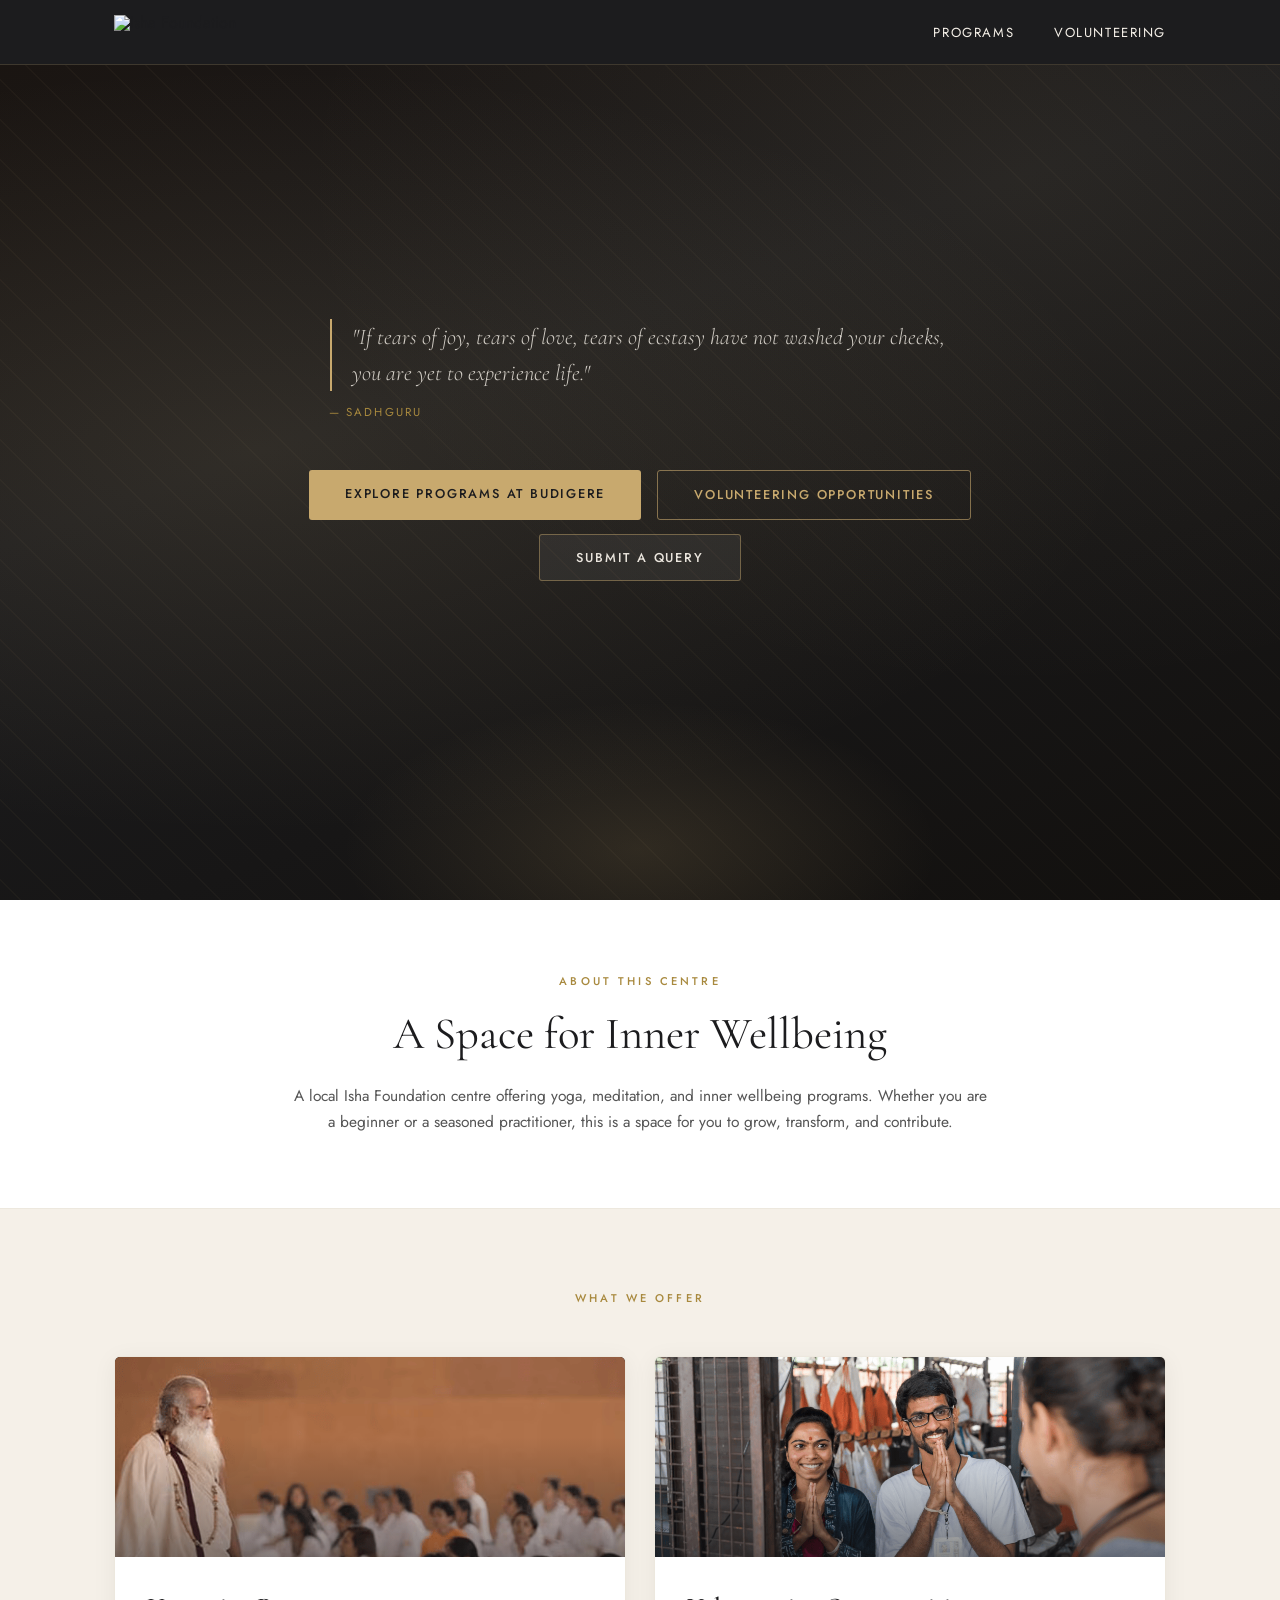
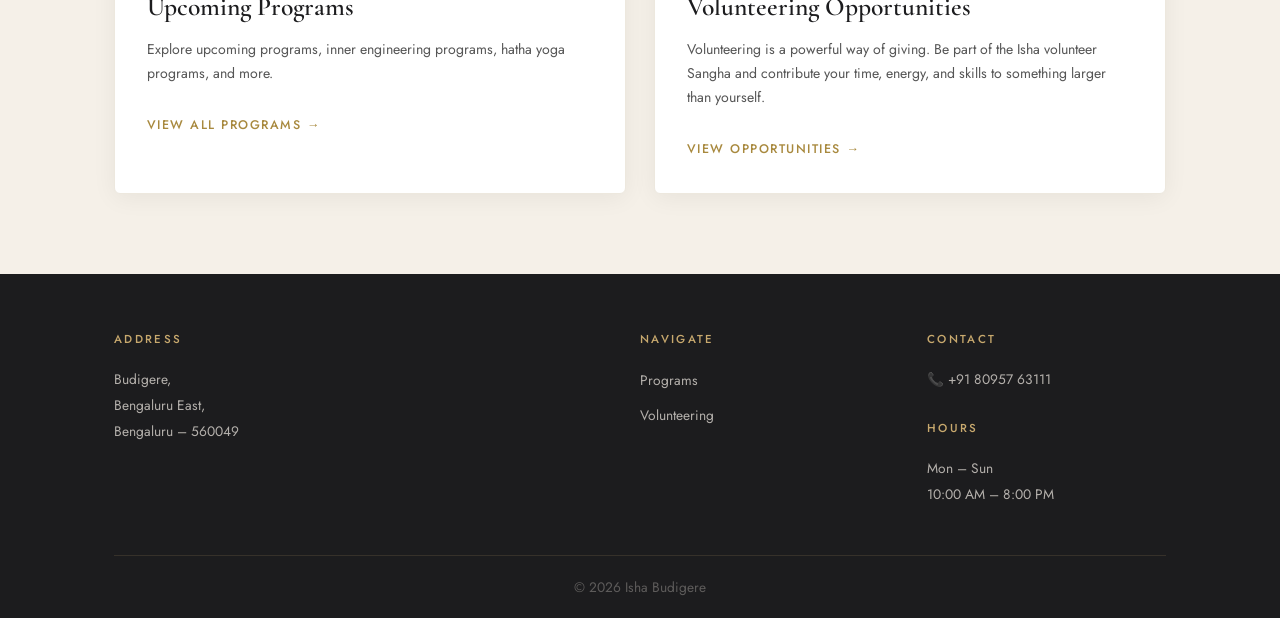
==== commit a1973c7e: "Harshith: Working Code with images" ====
--- a/index.html
+++ b/index.html
@@ -1,357 +1,467 @@
 <!DOCTYPE html>
 <html lang="en">
 <head>
-  <meta charset="UTF-8" />
-  <meta name="viewport" content="width=device-width, initial-scale=1.0" />
-  <title>Isha Place – Budigere | Bengaluru East</title>
-  <meta name="description" content="Isha Place, Budigere – a spiritual and wellness center in Bengaluru East offering yoga, meditation, and community programs." />
-  <link rel="stylesheet" href="styles.css" />
-  <link rel="preconnect" href="https://fonts.googleapis.com" />
-  <link rel="preconnect" href="https://fonts.gstatic.com" crossorigin />
-  <link href="https://fonts.googleapis.com/css2?family=Cormorant+Garamond:ital,wght@0,400;0,500;0,600;1,400&family=Lato:wght@300;400;700&display=swap" rel="stylesheet" />
+  <meta charset="UTF-8"/>
+  <meta name="viewport" content="width=device-width, initial-scale=1, maximum-scale=1, minimum-scale=1, user-scalable=no"/>
+  <title>Home – Isha Place, Budigere</title>
+  <link href="https://fonts.googleapis.com/css2?family=Cormorant+Garamond:ital,wght@0,300;0,400;0,600;1,300;1,400&family=Jost:wght@300;400;500&display=swap" rel="stylesheet"/>
+  <style>
+    :root {
+      --dark: #1c1c1e;
+      --dark-2: #2a2a2d;
+      --gold: #c8a96e;
+      --gold-light: #e0c88a;
+      --gold-dark: #a8893e;
+      --cream: #f5f0e8;
+      --cream-2: #ede8de;
+      --white: #ffffff;
+      --text-mid: #555;
+      --text-light: #888;
+      --font-serif: 'Cormorant Garamond', Georgia, serif;
+      --font-sans: 'Jost', sans-serif;
+      --transition: 0.28s ease;
+    }
+
+    *, *::before, *::after { box-sizing: border-box; margin: 0; padding: 0; }
+    html { scroll-behavior: smooth; touch-action: manipulation; }
+    body { font-family: var(--font-sans); background: var(--cream); color: var(--dark); line-height: 1.7; }
+    a { text-decoration: none; color: inherit; }
+    ul { list-style: none; }
+    .container { max-width: 1100px; margin: 0 auto; padding: 0 24px; }
+
+    /* NAV */
+    .navbar {
+      position: fixed; top: 0; left: 0; right: 0; z-index: 100;
+      background: var(--dark);
+      border-bottom: 1px solid rgba(200,169,110,0.2);
+    }
+    .nav-inner {
+      max-width: 1100px; margin: 0 auto; padding: 0 24px;
+      height: 64px; display: flex; align-items: center; justify-content: space-between;
+    }
+    .logo { display: flex; align-items: center; line-height: 1; }
+    .logo img { height: 34px; width: auto; display: block; }
+    .sr-only { position:absolute; width:1px; height:1px; padding:0; margin:-1px; overflow:hidden; clip:rect(0,0,0,0); white-space:nowrap; border:0; }
+    .nav-links { display: flex; gap: 40px; }
+    .nav-links a {
+      font-size: 0.82rem; font-weight: 400; letter-spacing: 0.12em;
+      text-transform: uppercase; color: var(--cream); transition: color var(--transition);
+    }
+    .nav-links a:hover { color: var(--gold); }
+    .nav-toggle { display: none; background: none; border: none; color: var(--cream); font-size: 1.4rem; cursor: pointer; }
+    .mobile-menu { display: none; background: var(--dark-2); padding: 12px 24px; border-top: 1px solid rgba(200,169,110,0.15); }
+    .mobile-menu.open { display: block; }
+    .mobile-menu li { padding: 0; border-bottom: 1px solid rgba(255,255,255,0.07); }
+    .mobile-menu a { display: block; padding: 14px 0; color: var(--cream); font-size: 0.88rem; letter-spacing: 0.1em; text-transform: uppercase; }
+
+    /* HERO */
+    .hero {
+      position: relative; height: 100vh; min-height: 600px;
+      display: flex; align-items: center; justify-content: center; text-align: center;
+      background: var(--dark);
+      overflow: hidden;
+    }
+    /* CSS gradient background as fallback — no external image dependency */
+    .hero-bg {
+      position: absolute; inset: 0;
+      background: 
+        radial-gradient(ellipse at 20% 50%, rgba(200,169,110,0.12) 0%, transparent 60%),
+        radial-gradient(ellipse at 80% 20%, rgba(200,169,110,0.08) 0%, transparent 50%),
+        linear-gradient(160deg, #1a1410 0%, #1c1c1e 40%, #12100e 100%);
+    }
+    /* Decorative geometric pattern */
+    .hero-pattern {
+      position: absolute; inset: 0; opacity: 0.04;
+      background-image: 
+        repeating-linear-gradient(45deg, var(--gold) 0, var(--gold) 1px, transparent 0, transparent 50%);
+      background-size: 40px 40px;
+    }
+    .hero-glow {
+      position: absolute; bottom: -100px; left: 50%; transform: translateX(-50%);
+      width: 600px; height: 300px;
+      background: radial-gradient(ellipse, rgba(200,169,110,0.15) 0%, transparent 70%);
+      pointer-events: none;
+    }
+    .hero-content { position: relative; z-index: 1; padding: 24px; max-width: 760px; }
+    .hero-eyebrow {
+      display: inline-block;
+      font-size: 0.72rem; letter-spacing: 0.35em; text-transform: uppercase;
+      color: var(--gold); margin-bottom: 48px;
+      border-top: 1px solid rgba(200,169,110,0.4);
+      border-bottom: 1px solid rgba(200,169,110,0.4);
+      padding: 6px 20px;
+    }
+    /* Sadhguru quote */
+    .hero-quote {
+      font-family: var(--font-serif); font-size: clamp(1.05rem, 2.5vw, 1.4rem);
+      font-style: italic; font-weight: 300;
+      color: rgba(245,240,232,0.82); line-height: 1.6;
+      max-width: 620px; margin: 0 auto 12px;
+      border-left: 2px solid var(--gold);
+      padding-left: 20px; text-align: left;
+    }
+    .hero-quote-attr {
+      text-align: left; padding-left: 20px;
+      font-size: 0.72rem; letter-spacing: 0.18em; text-transform: uppercase;
+      color: var(--gold-dark); margin-bottom: 48px;
+    }
+    .hero-buttons {
+      display: flex; flex-direction: column; align-items: center; gap: 14px;
+    }
+    .hero-buttons-row {
+      display: flex; gap: 16px; justify-content: center; flex-wrap: wrap;
+    }
+    .hero-query-btn { border: 1px solid rgba(200,169,110,0.45); color: rgba(245,240,232,0.95); background: rgba(255,255,255,0.06); }
+    .hero-query-btn:hover { background: rgba(200,169,110,0.12); border-color: var(--gold); color: var(--gold-light); transform: translateY(-2px); }
+    .btn {
+      display: inline-block; padding: 13px 36px;
+      font-family: var(--font-sans); font-size: 0.8rem; font-weight: 500;
+      letter-spacing: 0.14em; text-transform: uppercase;
+      border-radius: 3px; transition: all var(--transition); cursor: pointer;
+    }
+    .btn-gold { background: var(--gold); color: var(--dark); }
+    .btn-gold:hover { background: var(--gold-light); transform: translateY(-2px); }
+    .btn-outline { border: 1px solid rgba(200,169,110,0.6); color: var(--gold); background: transparent; }
+    .btn-outline:hover { background: rgba(200,169,110,0.1); border-color: var(--gold); }
+
+    /* ABOUT STRIP */
+    .about-strip {
+      background: var(--white); padding: 72px 0;
+      border-bottom: 1px solid var(--cream-2);
+    }
+    .about-inner { text-align: center; max-width: 700px; margin: 0 auto; }
+    .section-label {
+      display: block; font-size: 0.7rem; letter-spacing: 0.28em;
+      text-transform: uppercase; color: var(--gold-dark); margin-bottom: 16px; font-weight: 500;
+    }
+    .about-inner h2 {
+      font-family: var(--font-serif); font-size: clamp(1.8rem, 4vw, 2.8rem);
+      font-weight: 400; margin-bottom: 20px; line-height: 1.25;
+    }
+    .about-inner p { color: var(--text-mid); font-size: 0.97rem; }
+
+    /* EXPLORE CARDS */
+    .explore { padding: 80px 0; background: var(--cream); }
+    .explore-grid { display: grid; grid-template-columns: 1fr 1fr; gap: 28px; margin-top: 48px; }
+    .explore-card {
+      background: var(--white); border: 1px solid var(--cream-2);
+      border-radius: 6px; overflow: hidden;
+      box-shadow: 0 4px 24px rgba(0,0,0,0.06);
+      transition: all var(--transition); display: block;
+    }
+    .explore-card:hover { transform: translateY(-4px); box-shadow: 0 12px 40px rgba(0,0,0,0.12); border-color: var(--gold); }
+    .explore-card-img {
+      height: 200px; background: var(--dark);
+      display: flex; align-items: center; justify-content: center;
+      font-size: 3.5rem; position: relative; overflow: hidden;
+    }
+    .explore-card-img::after {
+      content: ''; position: absolute; inset: 0;
+      background: linear-gradient(to top, rgba(28,28,30,0.5) 0%, transparent 60%);
+    }
+    .explore-card-body { padding: 28px 32px 32px; }
+    .explore-card-body h3 { font-family: var(--font-serif); font-size: 1.6rem; font-weight: 600; margin-bottom: 10px; }
+    .explore-card-body p { font-size: 0.88rem; color: var(--text-mid); margin-bottom: 24px; line-height: 1.7; }
+    .card-cta { font-size: 0.78rem; letter-spacing: 0.12em; text-transform: uppercase; color: var(--gold-dark); font-weight: 500; }
+    .explore-card:hover .card-cta { color: var(--gold); }
+
+    /* QUERY MODAL */
+    .modal-overlay {
+      display: none; position: fixed; inset: 0; z-index: 200;
+      background: rgba(20,18,14,0.75); align-items: center; justify-content: center; padding: 24px;
+    }
+    .modal-overlay.open { display: flex; }
+    .query-modal {
+      background: var(--white); border-radius: 8px; padding: 36px 32px 40px;
+      max-width: 480px; width: 100%; position: relative;
+      box-shadow: 0 24px 64px rgba(0,0,0,0.3);
+      max-height: min(90vh, 640px); overflow-y: auto;
+    }
+    .query-modal .modal-close {
+      position: absolute; top: 14px; right: 18px;
+      background: none; border: none; font-size: 1.35rem; cursor: pointer; color: var(--text-light); line-height: 1;
+    }
+    .query-modal h2 {
+      font-family: var(--font-serif); font-size: 1.45rem; font-weight: 400;
+      margin-bottom: 6px; padding-right: 28px;
+    }
+    .query-modal .query-lead { font-size: 0.84rem; color: var(--text-light); margin-bottom: 22px; }
+    .query-modal .form-group { margin-bottom: 16px; }
+    .query-modal label {
+      display: block; font-size: 0.72rem; letter-spacing: 0.1em; text-transform: uppercase;
+      color: var(--text-mid); margin-bottom: 6px; font-weight: 500;
+    }
+    .query-modal input,
+    .query-modal textarea {
+      width: 100%; padding: 11px 14px;
+      border: 1px solid var(--cream-2); border-radius: 3px;
+      background: var(--cream); font-family: var(--font-sans); font-size: 0.9rem; color: var(--dark);
+      outline: none; transition: border-color var(--transition), background var(--transition);
+    }
+    .query-modal input:focus,
+    .query-modal textarea:focus { border-color: var(--gold); background: var(--white); }
+    .query-modal textarea { min-height: 96px; resize: vertical; }
+    .query-modal .submit-btn {
+      width: 100%; margin-top: 4px; padding: 13px;
+      background: var(--gold); color: var(--dark); border: none; border-radius: 3px;
+      font-family: var(--font-sans); font-size: 0.8rem; font-weight: 600;
+      letter-spacing: 0.12em; text-transform: uppercase; cursor: pointer; transition: background var(--transition);
+    }
+    .query-modal .submit-btn:hover { background: var(--gold-light); }
+    .query-modal .submit-btn:disabled { opacity: 0.6; cursor: not-allowed; }
+    .query-err {
+      display: none;
+      background: #fff3f3; border: 1px solid #ffcccc; color: #c0392b;
+      padding: 10px 12px; border-radius: 3px; font-size: 0.82rem; margin-bottom: 14px;
+    }
+    .query-success { display: none; text-align: center; padding: 20px 8px 8px; }
+    .query-success .success-icon { font-size: 2.4rem; margin-bottom: 12px; }
+    .query-success h3 { font-family: var(--font-serif); font-size: 1.35rem; margin-bottom: 8px; }
+    .query-success p { font-size: 0.88rem; color: var(--text-light); }
+
+    /* FOOTER */
+    .footer { background: var(--dark); padding: 56px 0 0; color: rgba(245,240,232,0.7); }
+    .footer-grid { display: grid; grid-template-columns: 2fr 1fr 1fr; gap: 48px; padding-bottom: 48px; border-bottom: 1px solid rgba(200,169,110,0.15); }
+    .footer p { font-size: 0.86rem; line-height: 1.9; }
+    .footer h5 { font-size: 0.72rem; letter-spacing: 0.2em; text-transform: uppercase; color: var(--gold); margin-bottom: 16px; font-weight: 500; }
+    .footer ul li { margin-bottom: 8px; }
+    .footer ul a { font-size: 0.86rem; transition: color var(--transition); }
+    .footer ul a:hover { color: var(--gold-light); }
+    .footer-bottom { text-align: center; padding: 18px; font-size: 0.75rem; color: rgba(245,240,232,0.3); }
+
+    /* RESPONSIVE */
+    @media (max-width: 700px) {
+      .nav-links { display: none; }
+      .nav-toggle { display: block; }
+      .explore-grid { grid-template-columns: 1fr; }
+      .footer-grid { grid-template-columns: 1fr; gap: 32px; }
+      .hero-buttons-row { flex-direction: column; align-items: center; width: 100%; }
+      .hero-buttons-row .btn { width: 100%; max-width: 320px; text-align: center; }
+      .hero-query-btn { max-width: 320px; width: 100%; }
+      .hero-quote { font-size: 1rem; }
+    }
+  </style>
 </head>
 <body>
 
-  <!-- ===== NAVIGATION ===== -->
-  <header class="site-header" id="site-header">
-    <nav class="nav-container">
-      <a href="#hero" class="nav-logo">
-        <span class="logo-isha">Isha</span>
-        <span class="logo-place">Place</span>
-        <span class="logo-location">Budigere</span>
+  <!-- NAV -->
+  <nav class="navbar">
+    <div class="nav-inner">
+      <a href="index.html" class="logo">
+        <img src="assets/logo.png" alt="Isha Foundation"/>
+        <span class="sr-only">Home</span>
       </a>
-      <button class="nav-toggle" id="nav-toggle" aria-label="Toggle navigation" aria-expanded="false">
-        <span></span><span></span><span></span>
-      </button>
-      <ul class="nav-links" id="nav-links">
-        <li><a href="#programs" class="nav-link">Programs</a></li>
-        <li><a href="#volunteering" class="nav-link">Volunteer</a></li>
-        <li><a href="#contact" class="nav-link">Contact</a></li>
-        <li><a href="#register" class="nav-link nav-cta">Register</a></li>
+      <ul class="nav-links">
+        <li><a href="programs.html">Programs</a></li>
+        <li><a href="volunteering.html">Volunteering</a></li>
       </ul>
-    </nav>
-  </header>
-
-  <!-- ===== HERO ===== -->
-  <section class="hero" id="hero">
-    <div class="hero-overlay"></div>
+      <button class="nav-toggle" onclick="document.getElementById('mob').classList.toggle('open')">&#9776;</button>
+    </div>
+    <ul class="mobile-menu" id="mob">
+      <li><a href="index.html">Home</a></li>
+      <li><a href="programs.html">Programs</a></li>
+      <li><a href="volunteering.html">Volunteering</a></li>
+    </ul>
+  </nav>
+
+  <!-- HERO -->
+  <section class="hero">
+    <div class="hero-bg"></div>
+    <div class="hero-pattern"></div>
+    <div class="hero-glow"></div>
     <div class="hero-content">
-      <p class="hero-eyebrow">Bengaluru East · Budigere</p>
-      <h1 class="hero-title">Isha Place<br /><em>Budigere</em></h1>
-      <p class="hero-subtitle">
-        A space for inner transformation — yoga, meditation, and community
-        programs in the heart of Bengaluru East.
-      </p>
-      <div class="hero-actions">
-        <a href="#programs" class="btn btn-primary">Explore Programs</a>
-        <a href="#volunteering" class="btn btn-secondary">Volunteer With Us</a>
+      <blockquote class="hero-quote">
+        "If tears of joy, tears of love, tears of ecstasy have not washed your cheeks, you are yet to experience life."
+      </blockquote>
+      <p class="hero-quote-attr">— Sadhguru</p>
+      <div class="hero-buttons">
+        <div class="hero-buttons-row">
+          <a href="programs.html" class="btn btn-gold">Explore Programs at Budigere</a>
+          <a href="volunteering.html" class="btn btn-outline">Volunteering Opportunities</a>
+        </div>
+        <button type="button" class="btn hero-query-btn" onclick="openQueryModal()">Submit a Query</button>
       </div>
     </div>
-    <a href="#programs" class="hero-scroll-hint" aria-label="Scroll down">
-      <span class="scroll-chevron"></span>
-    </a>
   </section>
 
-  <!-- ===== ABOUT STRIP ===== -->
+  <!-- ABOUT -->
   <section class="about-strip">
     <div class="container">
-      <div class="about-items">
-        <div class="about-item">
-          <span class="about-icon">🧘</span>
-          <h3>Yoga &amp; Meditation</h3>
-          <p>Classical Hatha Yoga and guided meditation for all levels.</p>
-        </div>
-        <div class="about-item">
-          <span class="about-icon">🤝</span>
-          <h3>Community Service</h3>
-          <p>Volunteering and outreach programs for Bengaluru East.</p>
-        </div>
-        <div class="about-item">
-          <span class="about-icon">🌿</span>
-          <h3>Inner Wellbeing</h3>
-          <p>Programs designed by Sadhguru for lasting inner transformation.</p>
-        </div>
+      <div class="about-inner">
+        <span class="section-label">About This Centre</span>
+        <h2>A Space for Inner Wellbeing</h2>
+        <p>A local Isha Foundation centre offering yoga, meditation, and inner wellbeing programs. Whether you are a beginner or a seasoned practitioner, this is a space for you to grow, transform, and contribute.</p>
       </div>
     </div>
   </section>
 
-  <!-- ===== PROGRAMS ===== -->
-  <section class="section" id="programs">
+  <!-- EXPLORE -->
+  <section class="explore">
     <div class="container">
-      <div class="section-header">
-        <p class="section-eyebrow">What We Offer</p>
-        <h2 class="section-title">Programs &amp; Activities</h2>
-        <p class="section-desc">
-          From daily practices to special events — find a program that
-          resonates with you.
-        </p>
+      <span class="section-label" style="text-align:center;display:block">What We Offer</span>
+      <div class="explore-grid">
+        <a href="programs.html" class="explore-card">
+          <div class="explore-card-img"><img src="assets/Upcoming programs-home.png" alt="Upcoming Programs" style="width:100%;height:100%;object-fit:cover;object-position:top;"/></div>
+          <div class="explore-card-body">
+            <h3>Upcoming Programs</h3>
+            <p>Explore upcoming programs, inner engineering programs, hatha yoga programs, and more.</p>
+            <span class="card-cta">View All Programs →</span>
+          </div>
+        </a>
+        <a href="volunteering.html" class="explore-card">
+          <div class="explore-card-img"><img src="assets/voulnteering-home.png" alt="Volunteering Opportunities" style="width:100%;height:100%;object-fit:cover;"/></div>
+          <div class="explore-card-body">
+            <h3>Volunteering Opportunities</h3>
+            <p>Volunteering is a powerful way of giving. Be part of the Isha volunteer Sangha and contribute your time, energy, and skills to something larger than yourself.</p>
+            <span class="card-cta">View Opportunities →</span>
+          </div>
+        </a>
       </div>
-
-      <!-- Search & Filter Bar -->
-      <div class="programs-toolbar">
-        <div class="search-wrapper">
-          <svg class="search-icon" viewBox="0 0 24 24" fill="none" stroke="currentColor" stroke-width="2" aria-hidden="true">
-            <circle cx="11" cy="11" r="8"/><line x1="21" y1="21" x2="16.65" y2="16.65"/>
-          </svg>
-          <input
-            type="search"
-            id="program-search"
-            class="search-input"
-            placeholder="Search programs…"
-            aria-label="Search programs"
-          />
-        </div>
-        <div class="filter-tabs" id="frequency-filters" role="group" aria-label="Filter by frequency">
-          <button class="filter-tab active" data-freq="all">All</button>
-          <button class="filter-tab" data-freq="daily">Daily</button>
-          <button class="filter-tab" data-freq="weekly">Weekly</button>
-          <button class="filter-tab" data-freq="monthly">Monthly</button>
-          <button class="filter-tab" data-freq="special">Special</button>
-        </div>
-      </div>
-
-      <!-- Programs Grid -->
-      <div class="programs-grid" id="programs-grid" aria-live="polite" aria-busy="true">
-        <div class="loading-state">
-          <div class="spinner"></div>
-          <p>Loading programs…</p>
-        </div>
-      </div>
-
-      <!-- Empty state -->
-      <div class="empty-state hidden" id="programs-empty">
-        <p class="empty-icon">🔍</p>
-        <p class="empty-text">No programs match your search. Try a different keyword or filter.</p>
-      </div>
     </div>
   </section>
 
-  <!-- ===== VOLUNTEERING ===== -->
-  <section class="section section-alt" id="volunteering">
-    <div class="container">
-      <div class="section-header">
-        <p class="section-eyebrow">Get Involved</p>
-        <h2 class="section-title">Volunteering Opportunities</h2>
-        <p class="section-desc">
-          Contribute your skills and time to support the Isha community in
-          Budigere and Bengaluru East.
-        </p>
-      </div>
-
-      <!-- Opportunities Grid -->
-      <div class="volunteer-grid" id="volunteer-grid" aria-live="polite" aria-busy="true">
-        <div class="loading-state">
-          <div class="spinner"></div>
-          <p>Loading opportunities…</p>
-        </div>
-      </div>
-
-      <!-- Volunteer Interest Form -->
-      <div class="form-card volunteer-form-card" id="volunteer-form-section">
-        <h3 class="form-card-title">Express Your Interest</h3>
-        <p class="form-card-desc">Fill in the form below and we'll get in touch with you about suitable volunteering roles.</p>
-        <form class="contact-form" id="volunteer-form" novalidate>
-          <div class="form-row">
-            <div class="form-group">
-              <label for="vol-name" class="form-label">Full Name <span class="required">*</span></label>
-              <input type="text" id="vol-name" name="name" class="form-input" placeholder="Your full name" required autocomplete="name" />
-              <span class="field-error" id="vol-name-error"></span>
-            </div>
-            <div class="form-group">
-              <label for="vol-whatsapp" class="form-label">WhatsApp Number <span class="required">*</span></label>
-              <div class="phone-input-wrapper">
-                <span class="phone-prefix">+91</span>
-                <input type="tel" id="vol-whatsapp" name="whatsapp" class="form-input phone-input" placeholder="10-digit mobile number" required maxlength="10" inputmode="numeric" pattern="[6-9][0-9]{9}" autocomplete="tel" />
-              </div>
-              <span class="field-error" id="vol-whatsapp-error"></span>
-            </div>
-          </div>
-          <div class="form-row">
-            <div class="form-group">
-              <label for="vol-email" class="form-label">Email Address</label>
-              <input type="email" id="vol-email" name="email" class="form-input" placeholder="your@email.com" autocomplete="email" />
-              <span class="field-error" id="vol-email-error"></span>
-            </div>
-            <div class="form-group">
-              <label for="vol-area" class="form-label">Area of Interest <span class="required">*</span></label>
-              <select id="vol-area" name="area" class="form-input form-select" required>
-                <option value="">Select an area…</option>
-                <option value="event-management">Event Management</option>
-                <option value="teaching-facilitation">Teaching &amp; Facilitation</option>
-                <option value="media-communications">Media &amp; Communications</option>
-                <option value="logistics-operations">Logistics &amp; Operations</option>
-                <option value="outreach-welfare">Outreach &amp; Welfare</option>
-                <option value="it-tech">IT &amp; Technology</option>
-                <option value="other">Other</option>
-              </select>
-              <span class="field-error" id="vol-area-error"></span>
-            </div>
-          </div>
+  <!-- SUBMIT A QUERY (modal) -->
+  <div class="modal-overlay" id="queryModalOverlay" role="dialog" aria-modal="true" aria-labelledby="queryModalTitle">
+    <div class="query-modal">
+      <button type="button" class="modal-close" onclick="closeQueryModal()" aria-label="Close">✕</button>
+      <h2 id="queryModalTitle">Submit a Query</h2>
+
+      <div class="query-err" id="homeQueryErr">Please fill in all required fields.</div>
+
+      <form id="homeQueryForm" onsubmit="return false;">
+        <div id="homeQueryFields">
           <div class="form-group">
-            <label for="vol-message" class="form-label">Tell us about yourself</label>
-            <textarea id="vol-message" name="message" class="form-input form-textarea" placeholder="Share your background, skills, and why you'd like to volunteer…" rows="4"></textarea>
-          </div>
-          <div class="form-actions">
-            <button type="submit" class="btn btn-primary" id="vol-submit">
-              <span class="btn-text">Submit Interest</span>
-              <span class="btn-loader hidden"></span>
-            </button>
-          </div>
-          <div class="form-feedback hidden" id="vol-feedback"></div>
-        </form>
-      </div>
-    </div>
-  </section>
-
-  <!-- ===== CONTACT / REGISTER ===== -->
-  <section class="section" id="contact">
-    <div class="container">
-      <div class="section-header">
-        <p class="section-eyebrow">Reach Out</p>
-        <h2 class="section-title">Get In Touch</h2>
-        <p class="section-desc">
-          Have a question, want to register for a program, or simply want to
-          connect? Use one of the forms below.
-        </p>
-      </div>
-
-      <div class="forms-tabs-wrapper">
-        <div class="forms-tabs" role="tablist">
-          <button class="forms-tab active" role="tab" data-form="general" aria-selected="true" aria-controls="form-general">General Inquiry</button>
-          <button class="forms-tab" role="tab" data-form="register" aria-selected="false" aria-controls="form-register">Program Registration</button>
-        </div>
-
-        <!-- General Inquiry Form -->
-        <div class="form-card tab-panel active" id="form-general" role="tabpanel">
-          <form class="contact-form" id="general-form" novalidate>
-            <div class="form-row">
-              <div class="form-group">
-                <label for="gen-name" class="form-label">Full Name <span class="required">*</span></label>
-                <input type="text" id="gen-name" name="name" class="form-input" placeholder="Your full name" required autocomplete="name" />
-                <span class="field-error" id="gen-name-error"></span>
-              </div>
-              <div class="form-group">
-                <label for="gen-whatsapp" class="form-label">WhatsApp Number <span class="required">*</span></label>
-                <div class="phone-input-wrapper">
-                  <span class="phone-prefix">+91</span>
-                  <input type="tel" id="gen-whatsapp" name="whatsapp" class="form-input phone-input" placeholder="10-digit mobile number" required maxlength="10" inputmode="numeric" pattern="[6-9][0-9]{9}" autocomplete="tel" />
-                </div>
-                <span class="field-error" id="gen-whatsapp-error"></span>
-              </div>
-            </div>
-            <div class="form-group">
-              <label for="gen-email" class="form-label">Email Address</label>
-              <input type="email" id="gen-email" name="email" class="form-input" placeholder="your@email.com" autocomplete="email" />
-              <span class="field-error" id="gen-email-error"></span>
-            </div>
-            <div class="form-group">
-              <label for="gen-message" class="form-label">Message <span class="required">*</span></label>
-              <textarea id="gen-message" name="message" class="form-input form-textarea" placeholder="How can we help you?" rows="5" required></textarea>
-              <span class="field-error" id="gen-message-error"></span>
-            </div>
-            <div class="form-actions">
-              <button type="submit" class="btn btn-primary" id="gen-submit">
-                <span class="btn-text">Send Message</span>
-                <span class="btn-loader hidden"></span>
-              </button>
-            </div>
-            <div class="form-feedback hidden" id="gen-feedback"></div>
-          </form>
-        </div>
-
-        <!-- Program Registration Form -->
-        <div class="form-card tab-panel" id="form-register" role="tabpanel" hidden>
-          <form class="contact-form" id="register-form" novalidate>
-            <div class="form-row">
-              <div class="form-group">
-                <label for="reg-name" class="form-label">Full Name <span class="required">*</span></label>
-                <input type="text" id="reg-name" name="name" class="form-input" placeholder="Your full name" required autocomplete="name" />
-                <span class="field-error" id="reg-name-error"></span>
-              </div>
-              <div class="form-group">
-                <label for="reg-whatsapp" class="form-label">WhatsApp Number <span class="required">*</span></label>
-                <div class="phone-input-wrapper">
-                  <span class="phone-prefix">+91</span>
-                  <input type="tel" id="reg-whatsapp" name="whatsapp" class="form-input phone-input" placeholder="10-digit mobile number" required maxlength="10" inputmode="numeric" pattern="[6-9][0-9]{9}" autocomplete="tel" />
-                </div>
-                <span class="field-error" id="reg-whatsapp-error"></span>
-              </div>
-            </div>
-            <div class="form-row">
-              <div class="form-group">
-                <label for="reg-email" class="form-label">Email Address</label>
-                <input type="email" id="reg-email" name="email" class="form-input" placeholder="your@email.com" autocomplete="email" />
-                <span class="field-error" id="reg-email-error"></span>
-              </div>
-              <div class="form-group">
-                <label for="reg-program" class="form-label">Program <span class="required">*</span></label>
-                <select id="reg-program" name="program" class="form-input form-select" required>
-                  <option value="">Select a program…</option>
-                </select>
-                <span class="field-error" id="reg-program-error"></span>
-              </div>
-            </div>
-            <div class="form-group">
-              <label for="reg-participants" class="form-label">Number of Participants <span class="required">*</span></label>
-              <input type="number" id="reg-participants" name="participants" class="form-input" placeholder="1" min="1" max="20" required />
-              <span class="field-error" id="reg-participants-error"></span>
-            </div>
-            <div class="form-group">
-              <label for="reg-notes" class="form-label">Additional Notes</label>
-              <textarea id="reg-notes" name="notes" class="form-input form-textarea" placeholder="Any special requirements or questions…" rows="3"></textarea>
-            </div>
-            <div class="form-actions">
-              <button type="submit" class="btn btn-primary" id="reg-submit">
-                <span class="btn-text">Register Now</span>
-                <span class="btn-loader hidden"></span>
-              </button>
-            </div>
-            <div class="form-feedback hidden" id="reg-feedback"></div>
-          </form>
-        </div>
-      </div>
-    </div>
-  </section>
-
-  <!-- ===== FOOTER ===== -->
-  <footer class="site-footer">
+            <label for="hqName">Full Name *</label>
+            <input type="text" id="hqName" name="name" autocomplete="name" placeholder="Your name"/>
+          </div>
+          <div class="form-group">
+            <label for="hqPhone">WhatsApp Number *</label>
+            <input type="text" id="hqPhone" name="phone" data-ten-digit-phone placeholder="9876543210" title="10 digits only"/>
+          </div>
+          <div class="form-group">
+            <label for="hqArea">Area of Stay *</label>
+            <input type="text" id="hqArea" name="area" placeholder="e.g. Budigere, Whitefield"/>
+          </div>
+          <div class="form-group">
+            <label for="hqQuery">Your Query *</label>
+            <textarea id="hqQuery" name="query" placeholder="What would you like to know?"></textarea>
+          </div>
+          <button type="button" class="submit-btn" id="homeQueryBtn" onclick="submitHomeQuery()">Submit Query</button>
+        </div>
+        <div class="query-success" id="homeQuerySuccess">
+          <div class="success-icon">🙏</div>
+          <h3>Thank you</h3>
+          <p>We’ve received your query and will get in touch with you shortly.</p>
+        </div>
+      </form>
+    </div>
+  </div>
+
+  <!-- FOOTER -->
+  <footer class="footer">
     <div class="container">
       <div class="footer-grid">
-        <div class="footer-brand">
-          <p class="footer-logo">Isha Place <em>Budigere</em></p>
-          <p class="footer-tagline">A space for inner transformation in Bengaluru East.</p>
-        </div>
-        <div class="footer-links-col">
-          <h4 class="footer-heading">Navigate</h4>
-          <ul class="footer-links">
-            <li><a href="#programs">Programs</a></li>
-            <li><a href="#volunteering">Volunteer</a></li>
-            <li><a href="#contact">Contact</a></li>
+        <div>
+          <h5>Address</h5>
+          <p>Budigere,<br/>Bengaluru East,<br/>Bengaluru – 560049</p>
+        </div>
+        <div>
+          <h5>Navigate</h5>
+          <ul>
+            <li><a href="programs.html">Programs</a></li>
+            <li><a href="volunteering.html">Volunteering</a></li>
           </ul>
         </div>
-        <div class="footer-links-col">
-          <h4 class="footer-heading">Isha Foundation</h4>
-          <ul class="footer-links">
-            <li><a href="https://isha.sadhguru.org/" target="_blank" rel="noopener noreferrer">Isha Foundation</a></li>
-            <li><a href="https://isha.sadhguru.org/in/en/yoga-meditation-programs" target="_blank" rel="noopener noreferrer">National Programs</a></li>
-            <li><a href="https://sadhguru.org/" target="_blank" rel="noopener noreferrer">Sadhguru</a></li>
-          </ul>
-        </div>
-        <div class="footer-contact-col">
-          <h4 class="footer-heading">Location</h4>
-          <p>Budigere, Bengaluru East<br />Karnataka, India</p>
-          <p class="footer-note">All programs are free or donation-based unless otherwise stated.</p>
+        <div>
+          <h5>Contact</h5>
+          <p>📞 +91 80957 63111</p>
+          <br/>
+          <h5>Hours</h5>
+          <p>Mon – Sun<br/>10:00 AM – 8:00 PM</p>
         </div>
       </div>
       <div class="footer-bottom">
-        <p>&copy; <span id="footer-year"></span> Isha Place – Budigere. Crafted with ❤️ by volunteers.</p>
+        <p>© 2026 Isha Budigere</p>
       </div>
     </div>
   </footer>
 
-  <!-- Toast notification -->
-  <div class="toast" id="toast" role="alert" aria-live="assertive" aria-atomic="true"></div>
-
-  <script src="app.js"></script>
+  <script src="whatsapp-validate.js"></script>
+  <script src="config.js"></script>
+  <script>
+    function openQueryModal() {
+      document.getElementById('queryModalOverlay').classList.add('open');
+      document.getElementById('homeQueryErr').style.display = 'none';
+      document.getElementById('homeQueryFields').style.display = 'block';
+      document.getElementById('homeQuerySuccess').style.display = 'none';
+      const btn = document.getElementById('homeQueryBtn');
+      btn.disabled = false;
+      btn.textContent = 'Submit Query';
+      ['hqName', 'hqPhone', 'hqArea', 'hqQuery'].forEach(function (id) {
+        const el = document.getElementById(id);
+        if (el) el.value = '';
+      });
+    }
+
+    function closeQueryModal() {
+      document.getElementById('queryModalOverlay').classList.remove('open');
+    }
+
+    document.getElementById('queryModalOverlay').addEventListener('click', function (e) {
+      if (e.target === this) closeQueryModal();
+    });
+
+    document.addEventListener('keydown', function (e) {
+      const ov = document.getElementById('queryModalOverlay');
+      if (e.key === 'Escape' && ov && ov.classList.contains('open')) closeQueryModal();
+    });
+
+    async function submitHomeQuery() {
+      const name = document.getElementById('hqName').value.trim();
+      const area = document.getElementById('hqArea').value.trim();
+      const query = document.getElementById('hqQuery').value.trim();
+      const err = document.getElementById('homeQueryErr');
+      const btn = document.getElementById('homeQueryBtn');
+
+      err.style.display = 'none';
+      if (!name || !area || !query) {
+        err.textContent = 'Please fill in all required fields.';
+        err.style.display = 'block';
+        return;
+      }
+      const phoneCheck = validateWhatsAppNumber(document.getElementById('hqPhone').value);
+      if (!phoneCheck.ok) {
+        err.textContent = phoneCheck.message;
+        err.style.display = 'block';
+        return;
+      }
+      const phone = phoneCheck.normalized;
+
+      btn.disabled = true;
+      btn.textContent = 'Submitting...';
+      try {
+        await fetch(APPS_SCRIPT_URL, {
+          method: 'POST',
+          body: JSON.stringify({
+            formType: 'homeQuery',
+            name,
+            phone,
+            area,
+            query,
+            timestamp: new Date().toISOString()
+          })
+        });
+        document.getElementById('homeQueryFields').style.display = 'none';
+        document.getElementById('homeQuerySuccess').style.display = 'block';
+        document.getElementById('homeQueryErr').style.display = 'none';
+      } catch (e) {
+        err.textContent = 'Something went wrong. Please try again.';
+        err.style.display = 'block';
+        btn.disabled = false;
+        btn.textContent = 'Submit Query';
+      }
+    }
+  </script>
+
 </body>
 </html>
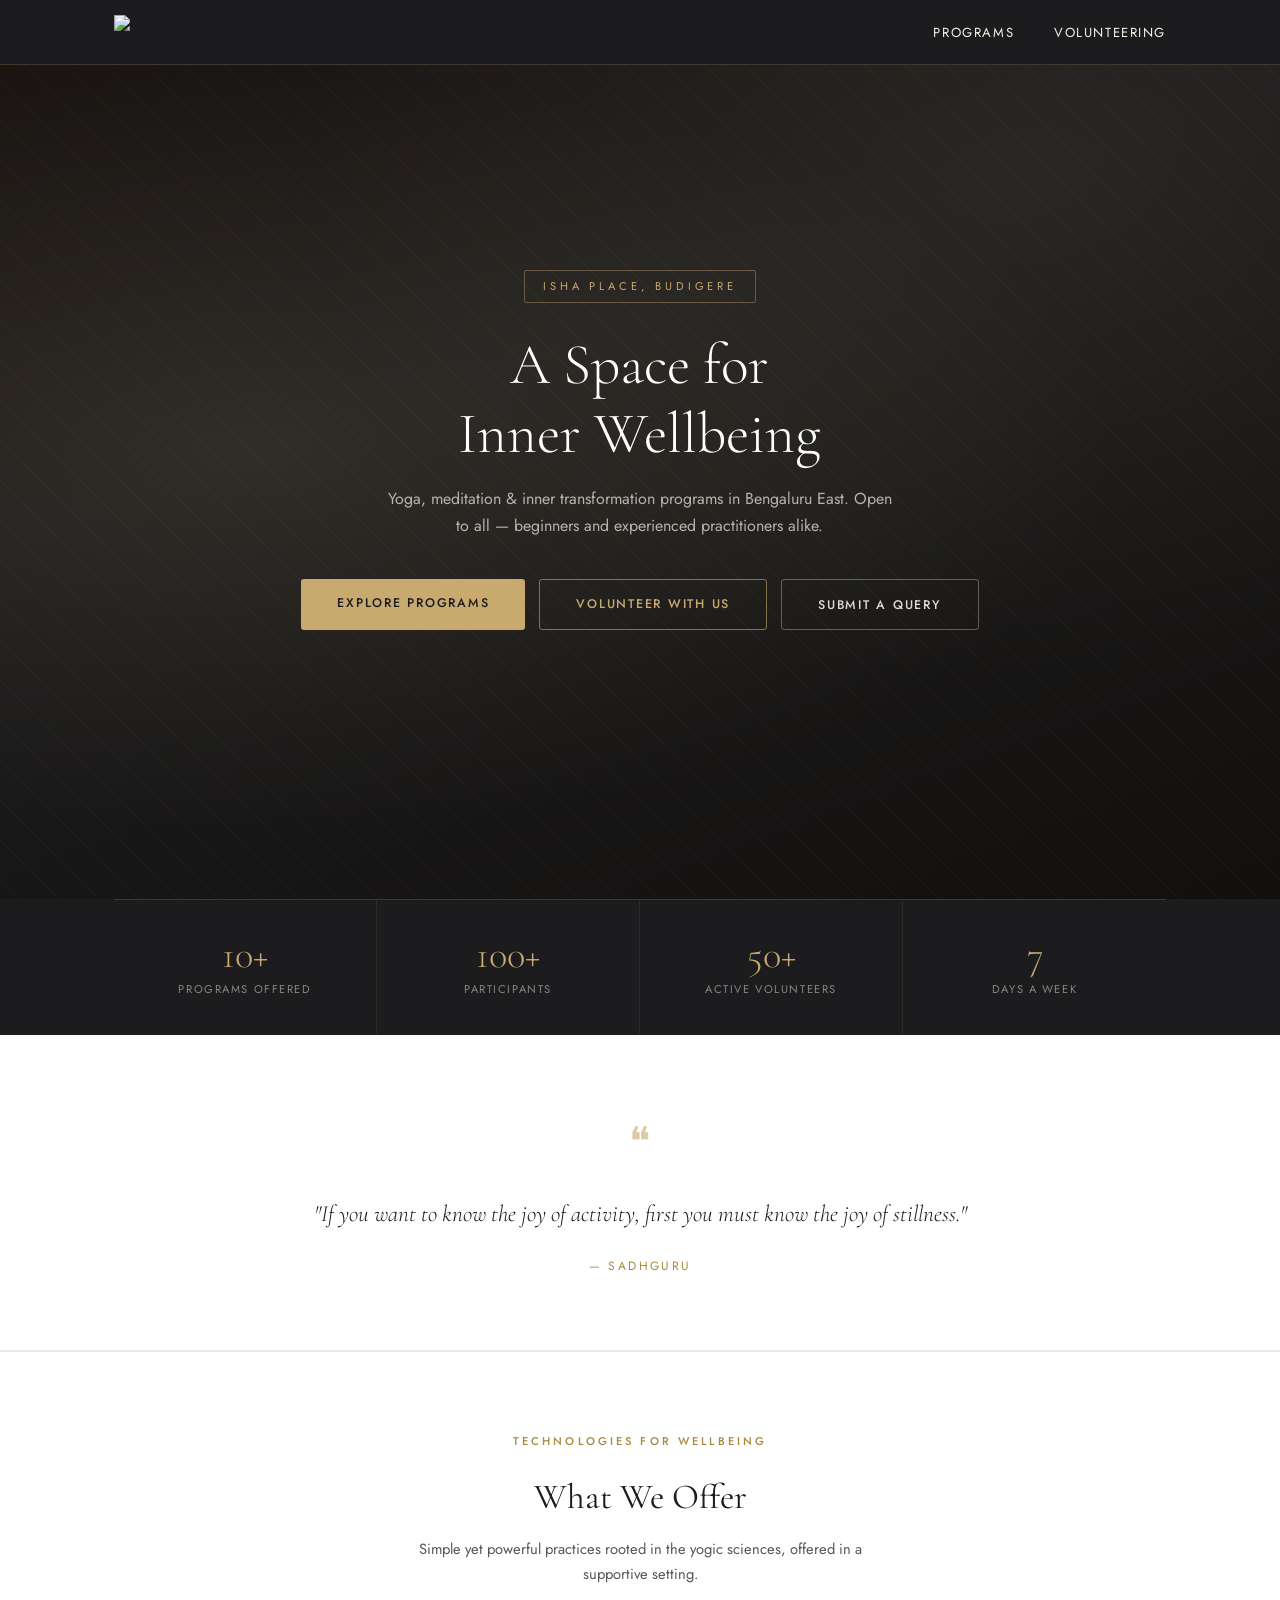
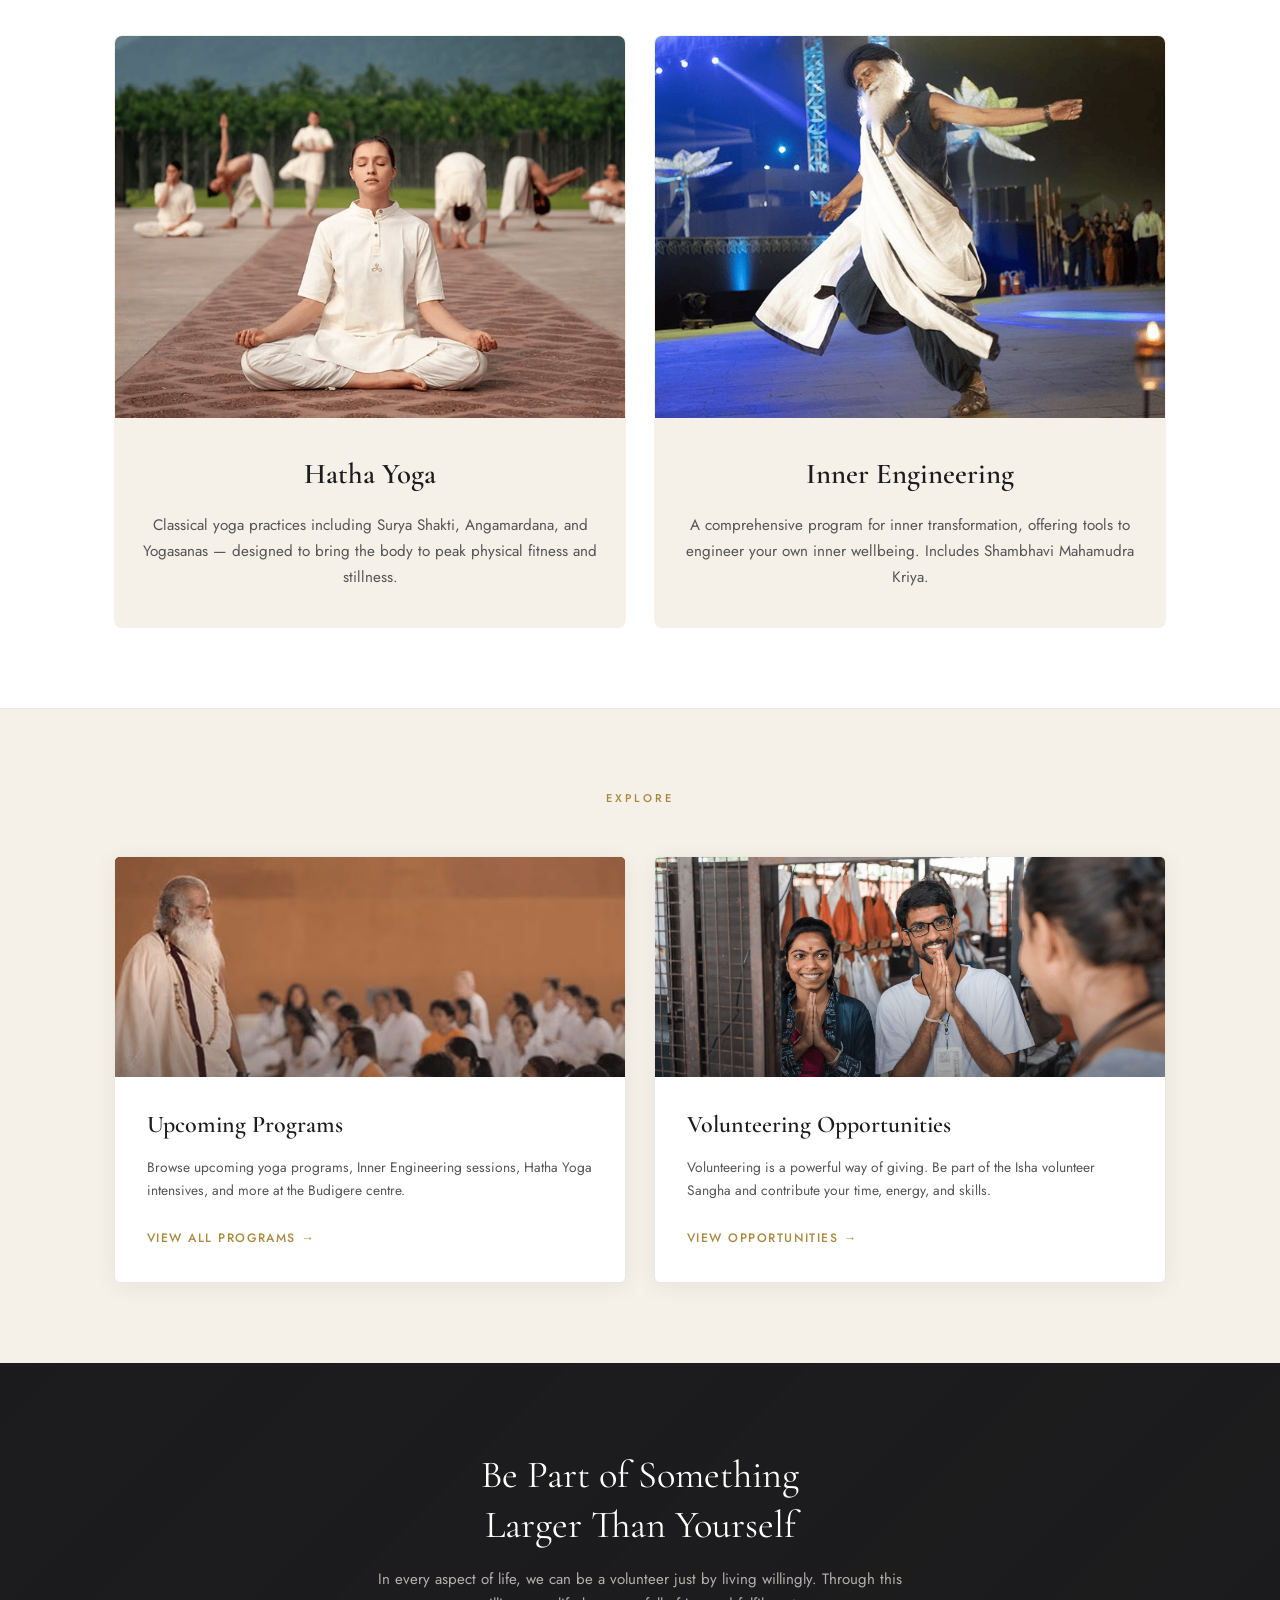
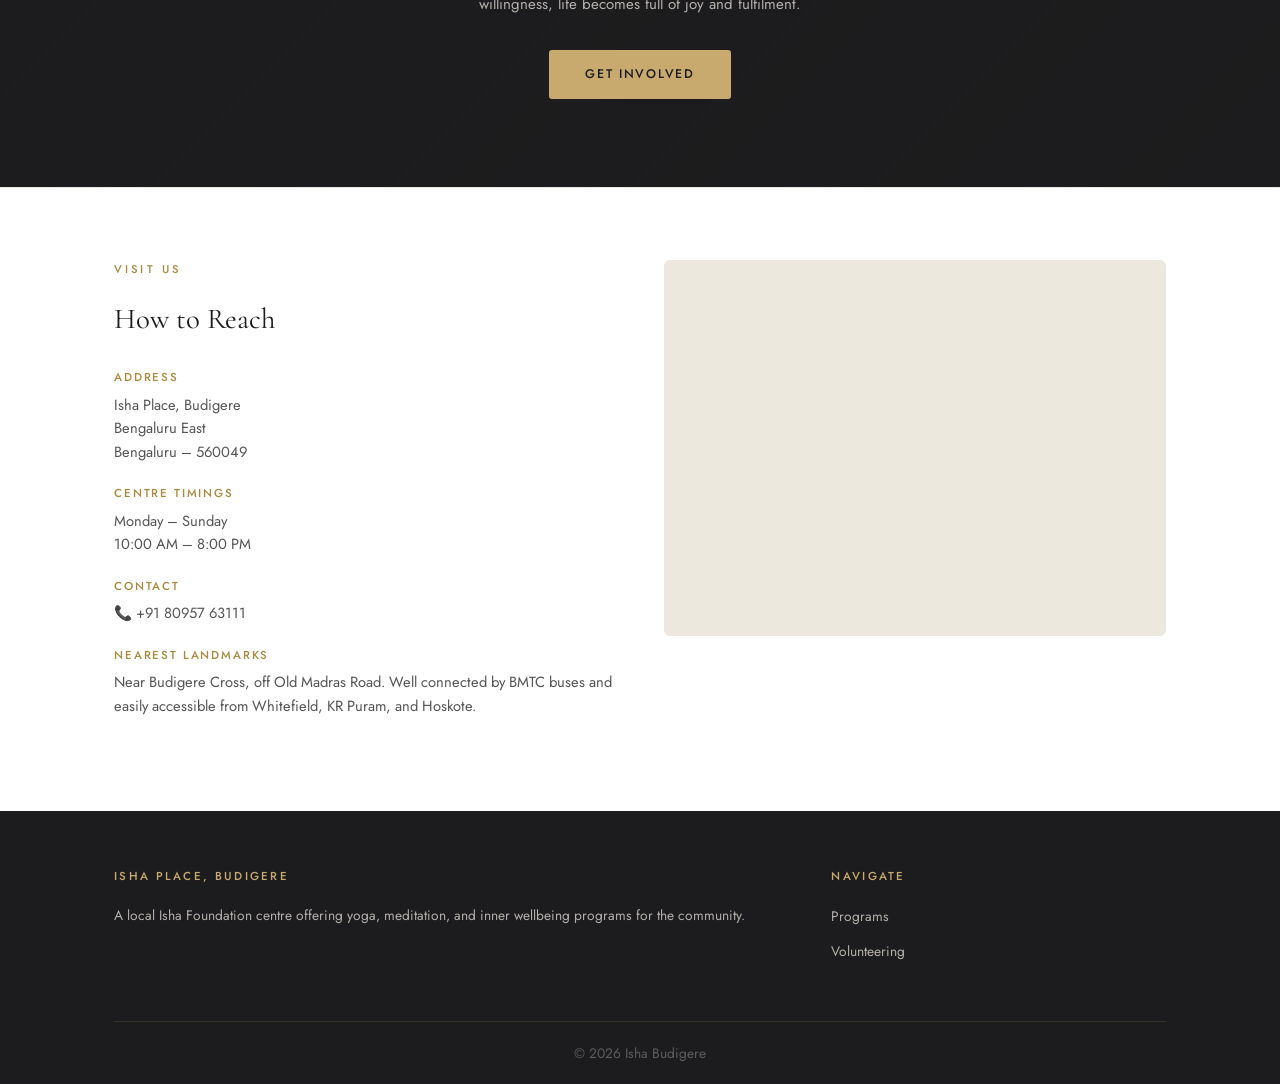
==== commit ad444b15: "Add favicon and update pages" ====
--- a/index.html
+++ b/index.html
@@ -4,6 +4,7 @@
   <meta charset="UTF-8"/>
   <meta name="viewport" content="width=device-width, initial-scale=1, maximum-scale=1, minimum-scale=1, user-scalable=no"/>
   <title>Home – Isha Place, Budigere</title>
+  <link rel="icon" type="image/png" href="assets/logo.png"/>
   <link href="https://fonts.googleapis.com/css2?family=Cormorant+Garamond:ital,wght@0,300;0,400;0,600;1,300;1,400&family=Jost:wght@300;400;500&display=swap" rel="stylesheet"/>
   <style>
     :root {
@@ -54,93 +55,165 @@
     .mobile-menu li { padding: 0; border-bottom: 1px solid rgba(255,255,255,0.07); }
     .mobile-menu a { display: block; padding: 14px 0; color: var(--cream); font-size: 0.88rem; letter-spacing: 0.1em; text-transform: uppercase; }
 
-    /* HERO */
+    /* HERO — full-screen with background image */
     .hero {
-      position: relative; height: 100vh; min-height: 600px;
+      position: relative; min-height: 100vh;
       display: flex; align-items: center; justify-content: center; text-align: center;
-      background: var(--dark);
-      overflow: hidden;
-    }
-    /* CSS gradient background as fallback — no external image dependency */
+      background: var(--dark); overflow: hidden;
+    }
     .hero-bg {
       position: absolute; inset: 0;
-      background: 
+      background:
+        linear-gradient(180deg, rgba(28,28,30,0.4) 0%, rgba(28,28,30,0.7) 100%),
+        url('assets/hero-bg.jpg') center/cover no-repeat;
+    }
+    /* Fallback gradient if no image */
+    .hero-bg-fallback {
+      position: absolute; inset: 0;
+      background:
         radial-gradient(ellipse at 20% 50%, rgba(200,169,110,0.12) 0%, transparent 60%),
         radial-gradient(ellipse at 80% 20%, rgba(200,169,110,0.08) 0%, transparent 50%),
         linear-gradient(160deg, #1a1410 0%, #1c1c1e 40%, #12100e 100%);
     }
-    /* Decorative geometric pattern */
     .hero-pattern {
-      position: absolute; inset: 0; opacity: 0.04;
-      background-image: 
-        repeating-linear-gradient(45deg, var(--gold) 0, var(--gold) 1px, transparent 0, transparent 50%);
+      position: absolute; inset: 0; opacity: 0.03;
+      background-image: repeating-linear-gradient(45deg, var(--gold) 0, var(--gold) 1px, transparent 0, transparent 50%);
       background-size: 40px 40px;
-    }
-    .hero-glow {
-      position: absolute; bottom: -100px; left: 50%; transform: translateX(-50%);
-      width: 600px; height: 300px;
-      background: radial-gradient(ellipse, rgba(200,169,110,0.15) 0%, transparent 70%);
-      pointer-events: none;
     }
     .hero-content { position: relative; z-index: 1; padding: 24px; max-width: 760px; }
     .hero-eyebrow {
       display: inline-block;
-      font-size: 0.72rem; letter-spacing: 0.35em; text-transform: uppercase;
-      color: var(--gold); margin-bottom: 48px;
-      border-top: 1px solid rgba(200,169,110,0.4);
-      border-bottom: 1px solid rgba(200,169,110,0.4);
-      padding: 6px 20px;
-    }
-    /* Sadhguru quote */
-    .hero-quote {
-      font-family: var(--font-serif); font-size: clamp(1.05rem, 2.5vw, 1.4rem);
-      font-style: italic; font-weight: 300;
-      color: rgba(245,240,232,0.82); line-height: 1.6;
-      max-width: 620px; margin: 0 auto 12px;
-      border-left: 2px solid var(--gold);
-      padding-left: 20px; text-align: left;
-    }
-    .hero-quote-attr {
-      text-align: left; padding-left: 20px;
-      font-size: 0.72rem; letter-spacing: 0.18em; text-transform: uppercase;
-      color: var(--gold-dark); margin-bottom: 48px;
-    }
-    .hero-buttons {
-      display: flex; flex-direction: column; align-items: center; gap: 14px;
-    }
-    .hero-buttons-row {
-      display: flex; gap: 16px; justify-content: center; flex-wrap: wrap;
-    }
-    .hero-query-btn { border: 1px solid rgba(200,169,110,0.45); color: rgba(245,240,232,0.95); background: rgba(255,255,255,0.06); }
-    .hero-query-btn:hover { background: rgba(200,169,110,0.12); border-color: var(--gold); color: var(--gold-light); transform: translateY(-2px); }
+      font-size: 0.7rem; letter-spacing: 0.35em; text-transform: uppercase;
+      color: var(--gold); margin-bottom: 28px;
+      border: 1px solid rgba(200,169,110,0.4);
+      padding: 6px 18px; border-radius: 2px;
+    }
+    .hero-title {
+      font-family: var(--font-serif); font-size: clamp(2.2rem, 5vw, 3.6rem);
+      font-weight: 300; color: var(--white); line-height: 1.2; margin-bottom: 16px;
+    }
+    .hero-sub {
+      font-size: 1rem; color: rgba(245,240,232,0.7); margin-bottom: 40px;
+      max-width: 520px; margin-left: auto; margin-right: auto;
+    }
+    .hero-buttons { display: flex; flex-wrap: wrap; gap: 14px; justify-content: center; }
     .btn {
-      display: inline-block; padding: 13px 36px;
-      font-family: var(--font-sans); font-size: 0.8rem; font-weight: 500;
+      display: inline-block; padding: 14px 36px;
+      font-family: var(--font-sans); font-size: 0.78rem; font-weight: 500;
       letter-spacing: 0.14em; text-transform: uppercase;
-      border-radius: 3px; transition: all var(--transition); cursor: pointer;
+      border-radius: 3px; transition: all var(--transition); cursor: pointer; border: none;
     }
     .btn-gold { background: var(--gold); color: var(--dark); }
     .btn-gold:hover { background: var(--gold-light); transform: translateY(-2px); }
     .btn-outline { border: 1px solid rgba(200,169,110,0.6); color: var(--gold); background: transparent; }
     .btn-outline:hover { background: rgba(200,169,110,0.1); border-color: var(--gold); }
-
-    /* ABOUT STRIP */
-    .about-strip {
+    .btn-white-outline { border: 1px solid rgba(255,255,255,0.3); color: rgba(245,240,232,0.9); background: transparent; }
+    .btn-white-outline:hover { background: rgba(255,255,255,0.08); border-color: rgba(255,255,255,0.6); }
+
+    /* HIGHLIGHTS STRIP */
+    .highlights {
+      background: var(--dark); padding: 0; position: relative; z-index: 2;
+      margin-top: -1px;
+    }
+    .highlights-inner {
+      display: grid; grid-template-columns: repeat(4, 1fr);
+      border-top: 1px solid rgba(200,169,110,0.2);
+    }
+    .highlight-item {
+      text-align: center; padding: 36px 16px;
+      border-right: 1px solid rgba(200,169,110,0.1);
+    }
+    .highlight-item:last-child { border-right: none; }
+    .highlight-number {
+      font-family: var(--font-serif); font-size: 2.4rem; font-weight: 300;
+      color: var(--gold); line-height: 1; margin-bottom: 6px;
+    }
+    .highlight-label {
+      font-size: 0.7rem; letter-spacing: 0.14em; text-transform: uppercase;
+      color: rgba(245,240,232,0.5);
+    }
+
+    /* QUOTE SECTION */
+    .quote-section {
       background: var(--white); padding: 72px 0;
       border-bottom: 1px solid var(--cream-2);
     }
-    .about-inner { text-align: center; max-width: 700px; margin: 0 auto; }
+    .quote-inner {
+      max-width: 700px; margin: 0 auto; text-align: center;
+    }
+    .quote-icon {
+      font-size: 2.5rem; color: var(--gold); margin-bottom: 20px; opacity: 0.6;
+    }
+    .quote-text {
+      font-family: var(--font-serif); font-size: clamp(1.1rem, 2.5vw, 1.45rem);
+      font-style: italic; font-weight: 300;
+      color: var(--dark); line-height: 1.7; margin-bottom: 16px;
+    }
+    .quote-attr {
+      font-size: 0.75rem; letter-spacing: 0.2em; text-transform: uppercase;
+      color: var(--gold-dark);
+    }
+
+    /* ABOUT SECTION */
+    .about {
+      padding: 80px 0; background: var(--cream);
+    }
+    .about-grid {
+      display: grid; grid-template-columns: 1fr 1fr; gap: 56px; align-items: center;
+    }
+    .about-content {}
     .section-label {
       display: block; font-size: 0.7rem; letter-spacing: 0.28em;
       text-transform: uppercase; color: var(--gold-dark); margin-bottom: 16px; font-weight: 500;
     }
-    .about-inner h2 {
-      font-family: var(--font-serif); font-size: clamp(1.8rem, 4vw, 2.8rem);
+    .about-content h2 {
+      font-family: var(--font-serif); font-size: clamp(1.8rem, 3.5vw, 2.6rem);
       font-weight: 400; margin-bottom: 20px; line-height: 1.25;
     }
-    .about-inner p { color: var(--text-mid); font-size: 0.97rem; }
-
-    /* EXPLORE CARDS */
+    .about-content p { color: var(--text-mid); font-size: 0.95rem; margin-bottom: 14px; }
+    .about-image {
+      border-radius: 6px; overflow: hidden; aspect-ratio: 4/3;
+      background: var(--dark-2);
+    }
+    .about-image img { width: 100%; height: 100%; object-fit: cover; }
+    .about-image-placeholder {
+      width: 100%; height: 100%; display: flex; align-items: center; justify-content: center;
+      font-size: 4rem; opacity: 0.3; color: var(--gold);
+    }
+
+    /* WHAT WE OFFER — 3 columns */
+    .offerings {
+      padding: 80px 0; background: var(--white);
+      border-top: 1px solid var(--cream-2); border-bottom: 1px solid var(--cream-2);
+    }
+    .offerings-header { text-align: center; margin-bottom: 48px; }
+    .offerings-header h2 {
+      font-family: var(--font-serif); font-size: clamp(1.6rem, 3vw, 2.2rem);
+      font-weight: 400; margin-bottom: 10px;
+    }
+    .offerings-header p { color: var(--text-mid); font-size: 0.92rem; max-width: 500px; margin: 0 auto; }
+    .offerings-grid { display: grid; grid-template-columns: repeat(2, 1fr); gap: 28px; }
+    .offering-card {
+      background: var(--cream); border-radius: 8px; overflow: hidden;
+      text-align: center; transition: all var(--transition);
+      border: 1px solid transparent;
+    }
+    .offering-card:hover { border-color: var(--gold); transform: translateY(-3px); box-shadow: 0 12px 36px rgba(0,0,0,0.08); }
+    .offering-img {
+      width: 100%; aspect-ratio: 4/3; overflow: hidden; background: var(--dark-2);
+      display: flex; align-items: center; justify-content: center;
+    }
+    .offering-img img { width: 100%; height: 100%; object-fit: cover; transition: transform 0.4s ease; }
+    .offering-card:hover .offering-img img { transform: scale(1.04); }
+    .offering-img .fallback-icon { font-size: 3rem; opacity: 0.4; }
+    .offering-card-body { padding: 32px 28px 36px; }
+    .offering-card-body h3 {
+      font-family: var(--font-serif); font-size: 1.8rem; font-weight: 600;
+      margin-bottom: 14px;
+    }
+    .offering-card-body p { font-size: 0.95rem; color: var(--text-mid); line-height: 1.7; }
+
+    /* EXPLORE CARDS — Programs & Volunteering */
     .explore { padding: 80px 0; background: var(--cream); }
     .explore-grid { display: grid; grid-template-columns: 1fr 1fr; gap: 28px; margin-top: 48px; }
     .explore-card {
@@ -151,19 +224,60 @@
     }
     .explore-card:hover { transform: translateY(-4px); box-shadow: 0 12px 40px rgba(0,0,0,0.12); border-color: var(--gold); }
     .explore-card-img {
-      height: 200px; background: var(--dark);
-      display: flex; align-items: center; justify-content: center;
-      font-size: 3.5rem; position: relative; overflow: hidden;
-    }
+      height: 220px; background: var(--dark);
+      position: relative; overflow: hidden;
+    }
+    .explore-card-img img { width: 100%; height: 100%; object-fit: cover; transition: transform 0.4s ease; }
+    .explore-card:hover .explore-card-img img { transform: scale(1.04); }
     .explore-card-img::after {
       content: ''; position: absolute; inset: 0;
-      background: linear-gradient(to top, rgba(28,28,30,0.5) 0%, transparent 60%);
+      background: linear-gradient(to top, rgba(28,28,30,0.4) 0%, transparent 50%);
     }
     .explore-card-body { padding: 28px 32px 32px; }
-    .explore-card-body h3 { font-family: var(--font-serif); font-size: 1.6rem; font-weight: 600; margin-bottom: 10px; }
-    .explore-card-body p { font-size: 0.88rem; color: var(--text-mid); margin-bottom: 24px; line-height: 1.7; }
-    .card-cta { font-size: 0.78rem; letter-spacing: 0.12em; text-transform: uppercase; color: var(--gold-dark); font-weight: 500; }
+    .explore-card-body h3 { font-family: var(--font-serif); font-size: 1.5rem; font-weight: 600; margin-bottom: 10px; }
+    .explore-card-body p { font-size: 0.86rem; color: var(--text-mid); margin-bottom: 20px; line-height: 1.7; }
+    .card-cta { font-size: 0.76rem; letter-spacing: 0.12em; text-transform: uppercase; color: var(--gold-dark); font-weight: 500; }
     .explore-card:hover .card-cta { color: var(--gold); }
+
+    /* VOLUNTEERING CTA BANNER */
+    .volunteer-cta {
+      position: relative; padding: 88px 0; overflow: hidden;
+      background: var(--dark);
+    }
+    .volunteer-cta-bg {
+      position: absolute; inset: 0;
+      background:
+        linear-gradient(135deg, rgba(28,28,30,0.85) 0%, rgba(28,28,30,0.6) 100%),
+        url('assets/volunteer-cta.jpg') center/cover no-repeat;
+    }
+    .volunteer-cta-content {
+      position: relative; z-index: 1; text-align: center; max-width: 600px; margin: 0 auto;
+    }
+    .volunteer-cta-content h2 {
+      font-family: var(--font-serif); font-size: clamp(1.6rem, 3.5vw, 2.4rem);
+      font-weight: 400; color: var(--white); margin-bottom: 16px; line-height: 1.3;
+    }
+    .volunteer-cta-content p {
+      color: rgba(245,240,232,0.7); font-size: 0.94rem; margin-bottom: 32px; line-height: 1.7;
+    }
+
+    /* HOW TO REACH */
+    .reach-section { padding: 72px 0; background: var(--white); border-top: 1px solid var(--cream-2); }
+    .reach-grid { display: grid; grid-template-columns: 1fr 1fr; gap: 48px; align-items: start; }
+    .reach-info h2 {
+      font-family: var(--font-serif); font-size: 1.8rem; font-weight: 400; margin-bottom: 24px;
+    }
+    .reach-detail { margin-bottom: 20px; }
+    .reach-detail h4 {
+      font-size: 0.72rem; letter-spacing: 0.16em; text-transform: uppercase;
+      color: var(--gold-dark); margin-bottom: 6px; font-weight: 500;
+    }
+    .reach-detail p { font-size: 0.92rem; color: var(--text-mid); line-height: 1.6; }
+    .reach-map {
+      border-radius: 6px; overflow: hidden; aspect-ratio: 4/3;
+      background: var(--cream-2); border: 1px solid var(--cream-2);
+    }
+    .reach-map iframe { width: 100%; height: 100%; border: 0; }
 
     /* QUERY MODAL */
     .modal-overlay {
@@ -210,8 +324,7 @@
     .query-modal .submit-btn:hover { background: var(--gold-light); }
     .query-modal .submit-btn:disabled { opacity: 0.6; cursor: not-allowed; }
     .query-err {
-      display: none;
-      background: #fff3f3; border: 1px solid #ffcccc; color: #c0392b;
+      display: none; background: #fff3f3; border: 1px solid #ffcccc; color: #c0392b;
       padding: 10px 12px; border-radius: 3px; font-size: 0.82rem; margin-bottom: 14px;
     }
     .query-success { display: none; text-align: center; padding: 20px 8px 8px; }
@@ -221,7 +334,7 @@
 
     /* FOOTER */
     .footer { background: var(--dark); padding: 56px 0 0; color: rgba(245,240,232,0.7); }
-    .footer-grid { display: grid; grid-template-columns: 2fr 1fr 1fr; gap: 48px; padding-bottom: 48px; border-bottom: 1px solid rgba(200,169,110,0.15); }
+    .footer-grid { display: grid; grid-template-columns: 2fr 1fr; gap: 48px; padding-bottom: 48px; border-bottom: 1px solid rgba(200,169,110,0.15); }
     .footer p { font-size: 0.86rem; line-height: 1.9; }
     .footer h5 { font-size: 0.72rem; letter-spacing: 0.2em; text-transform: uppercase; color: var(--gold); margin-bottom: 16px; font-weight: 500; }
     .footer ul li { margin-bottom: 8px; }
@@ -230,15 +343,20 @@
     .footer-bottom { text-align: center; padding: 18px; font-size: 0.75rem; color: rgba(245,240,232,0.3); }
 
     /* RESPONSIVE */
+    @media (max-width: 900px) {
+      .about-grid { grid-template-columns: 1fr; gap: 36px; }
+      .offerings-grid { grid-template-columns: 1fr; }
+      .reach-grid { grid-template-columns: 1fr; }
+    }
     @media (max-width: 700px) {
       .nav-links { display: none; }
       .nav-toggle { display: block; }
+      .highlights-inner { grid-template-columns: repeat(2, 1fr); }
+      .highlight-item:nth-child(2) { border-right: none; }
       .explore-grid { grid-template-columns: 1fr; }
       .footer-grid { grid-template-columns: 1fr; gap: 32px; }
-      .hero-buttons-row { flex-direction: column; align-items: center; width: 100%; }
-      .hero-buttons-row .btn { width: 100%; max-width: 320px; text-align: center; }
-      .hero-query-btn { max-width: 320px; width: 100%; }
-      .hero-quote { font-size: 1rem; }
+      .hero-buttons { flex-direction: column; align-items: center; }
+      .hero-buttons .btn { width: 100%; max-width: 300px; text-align: center; }
     }
   </style>
 </head>
@@ -266,56 +384,154 @@
 
   <!-- HERO -->
   <section class="hero">
-    <div class="hero-bg"></div>
+    <!-- Replace hero-bg-fallback with hero-bg once you have assets/hero-bg.jpg -->
+    <div class="hero-bg-fallback"></div>
     <div class="hero-pattern"></div>
-    <div class="hero-glow"></div>
     <div class="hero-content">
-      <blockquote class="hero-quote">
-        "If tears of joy, tears of love, tears of ecstasy have not washed your cheeks, you are yet to experience life."
-      </blockquote>
-      <p class="hero-quote-attr">— Sadhguru</p>
+      <span class="hero-eyebrow">Isha Place, Budigere</span>
+      <h1 class="hero-title">A Space for<br/>Inner Wellbeing</h1>
+      <p class="hero-sub">Yoga, meditation &amp; inner transformation programs in Bengaluru East. Open to all — beginners and experienced practitioners alike.</p>
       <div class="hero-buttons">
-        <div class="hero-buttons-row">
-          <a href="programs.html" class="btn btn-gold">Explore Programs at Budigere</a>
-          <a href="volunteering.html" class="btn btn-outline">Volunteering Opportunities</a>
-        </div>
-        <button type="button" class="btn hero-query-btn" onclick="openQueryModal()">Submit a Query</button>
+        <a href="programs.html" class="btn btn-gold">Explore Programs</a>
+        <a href="volunteering.html" class="btn btn-outline">Volunteer With Us</a>
+        <button type="button" class="btn btn-white-outline" onclick="openQueryModal()">Submit a Query</button>
       </div>
     </div>
   </section>
 
-  <!-- ABOUT -->
-  <section class="about-strip">
+  <!-- HIGHLIGHTS STRIP -->
+  <section class="highlights">
     <div class="container">
-      <div class="about-inner">
-        <span class="section-label">About This Centre</span>
-        <h2>A Space for Inner Wellbeing</h2>
-        <p>A local Isha Foundation centre offering yoga, meditation, and inner wellbeing programs. Whether you are a beginner or a seasoned practitioner, this is a space for you to grow, transform, and contribute.</p>
+      <div class="highlights-inner">
+        <div class="highlight-item">
+          <div class="highlight-number">10+</div>
+          <div class="highlight-label">Programs Offered</div>
+        </div>
+        <div class="highlight-item">
+          <div class="highlight-number">100+</div>
+          <div class="highlight-label">Participants</div>
+        </div>
+        <div class="highlight-item">
+          <div class="highlight-number">50+</div>
+          <div class="highlight-label">Active Volunteers</div>
+        </div>
+        <div class="highlight-item">
+          <div class="highlight-number">7</div>
+          <div class="highlight-label">Days a Week</div>
+        </div>
       </div>
     </div>
   </section>
 
-  <!-- EXPLORE -->
+  <!-- SADHGURU QUOTE -->
+  <section class="quote-section">
+    <div class="container">
+      <div class="quote-inner">
+        <div class="quote-icon">❝</div>
+        <p class="quote-text">"If you want to know the joy of activity, first you must know the joy of stillness."</p>
+        <span class="quote-attr">— Sadhguru</span>
+      </div>
+    </div>
+  </section>
+
+  <!-- WHAT WE OFFER -->
+  <section class="offerings">
+    <div class="container">
+      <div class="offerings-header">
+        <span class="section-label">Technologies for Wellbeing</span>
+        <h2>What We Offer</h2>
+        <p>Simple yet powerful practices rooted in the yogic sciences, offered in a supportive setting.</p>
+      </div>
+      <div class="offerings-grid">
+        <div class="offering-card">
+          <div class="offering-img">
+            <img src="assets/Hatha Yoga.png" alt="Hatha Yoga" onerror="this.style.display='none';this.nextElementSibling.style.display='block'"/>
+            <span class="fallback-icon" style="display:none">🧘</span>
+          </div>
+          <div class="offering-card-body">
+            <h3>Hatha Yoga</h3>
+            <p>Classical yoga practices including Surya Shakti, Angamardana, and Yogasanas — designed to bring the body to peak physical fitness and stillness.</p>
+          </div>
+        </div>
+        <div class="offering-card">
+          <div class="offering-img">
+            <img src="assets/IE-Home.png" alt="Inner Engineering" onerror="this.style.display='none';this.nextElementSibling.style.display='block'"/>
+            <span class="fallback-icon" style="display:none">🪷</span>
+          </div>
+          <div class="offering-card-body">
+            <h3>Inner Engineering</h3>
+            <p>A comprehensive program for inner transformation, offering tools to engineer your own inner wellbeing. Includes Shambhavi Mahamudra Kriya.</p>
+          </div>
+        </div>
+      </div>
+    </div>
+  </section>
+
+  <!-- EXPLORE — Programs & Volunteering Cards -->
   <section class="explore">
     <div class="container">
-      <span class="section-label" style="text-align:center;display:block">What We Offer</span>
+      <span class="section-label" style="text-align:center;display:block">Explore</span>
       <div class="explore-grid">
         <a href="programs.html" class="explore-card">
-          <div class="explore-card-img"><img src="assets/Upcoming programs-home.png" alt="Upcoming Programs" style="width:100%;height:100%;object-fit:cover;object-position:top;"/></div>
+          <div class="explore-card-img"><img src="assets/Upcoming programs-home.png" alt="Upcoming Programs" style="object-position:top;"/></div>
           <div class="explore-card-body">
             <h3>Upcoming Programs</h3>
-            <p>Explore upcoming programs, inner engineering programs, hatha yoga programs, and more.</p>
+            <p>Browse upcoming yoga programs, Inner Engineering sessions, Hatha Yoga intensives, and more at the Budigere centre.</p>
             <span class="card-cta">View All Programs →</span>
           </div>
         </a>
         <a href="volunteering.html" class="explore-card">
-          <div class="explore-card-img"><img src="assets/voulnteering-home.png" alt="Volunteering Opportunities" style="width:100%;height:100%;object-fit:cover;"/></div>
+          <div class="explore-card-img"><img src="assets/voulnteering-home.png" alt="Volunteering Opportunities"/></div>
           <div class="explore-card-body">
             <h3>Volunteering Opportunities</h3>
-            <p>Volunteering is a powerful way of giving. Be part of the Isha volunteer Sangha and contribute your time, energy, and skills to something larger than yourself.</p>
+            <p>Volunteering is a powerful way of giving. Be part of the Isha volunteer Sangha and contribute your time, energy, and skills.</p>
             <span class="card-cta">View Opportunities →</span>
           </div>
         </a>
+      </div>
+    </div>
+  </section>
+
+  <!-- VOLUNTEERING CTA BANNER -->
+  <section class="volunteer-cta">
+    <div class="volunteer-cta-bg"></div>
+    <div class="container">
+      <div class="volunteer-cta-content">
+        <h2>Be Part of Something<br/>Larger Than Yourself</h2>
+        <p>In every aspect of life, we can be a volunteer just by living willingly. Through this willingness, life becomes full of joy and fulfilment.</p>
+        <a href="volunteering.html" class="btn btn-gold">Get Involved</a>
+      </div>
+    </div>
+  </section>
+
+  <!-- HOW TO REACH -->
+  <section class="reach-section">
+    <div class="container">
+      <div class="reach-grid">
+        <div class="reach-info">
+          <span class="section-label">Visit Us</span>
+          <h2>How to Reach</h2>
+          <div class="reach-detail">
+            <h4>Address</h4>
+            <p>Isha Place, Budigere<br/>Bengaluru East<br/>Bengaluru – 560049</p>
+          </div>
+          <div class="reach-detail">
+            <h4>Centre Timings</h4>
+            <p>Monday – Sunday<br/>10:00 AM – 8:00 PM</p>
+          </div>
+          <div class="reach-detail">
+            <h4>Contact</h4>
+            <p>📞 +91 80957 63111</p>
+          </div>
+          <div class="reach-detail">
+            <h4>Nearest Landmarks</h4>
+            <p>Near Budigere Cross, off Old Madras Road. Well connected by BMTC buses and easily accessible from Whitefield, KR Puram, and Hoskote.</p>
+          </div>
+        </div>
+        <div class="reach-map">
+          <!-- Replace with your actual Google Maps embed URL -->
+          <iframe src="https://www.google.com/maps/embed?pb=!1m18!1m12!1m3!1d3887.5!2d77.72!3d13.01!2m3!1f0!2f0!3f0!3m2!1i1024!2i768!4f13.1!3m3!1m2!1s0x0%3A0x0!2sBudigere%2C+Bengaluru!5e0!3m2!1sen!2sin!4v1700000000000" allowfullscreen="" loading="lazy" referrerpolicy="no-referrer-when-downgrade"></iframe>
+        </div>
       </div>
     </div>
   </section>
@@ -325,6 +541,7 @@
     <div class="query-modal">
       <button type="button" class="modal-close" onclick="closeQueryModal()" aria-label="Close">✕</button>
       <h2 id="queryModalTitle">Submit a Query</h2>
+      <p class="query-lead">Have a question? Leave your details and we'll get in touch.</p>
 
       <div class="query-err" id="homeQueryErr">Please fill in all required fields.</div>
 
@@ -351,7 +568,7 @@
         <div class="query-success" id="homeQuerySuccess">
           <div class="success-icon">🙏</div>
           <h3>Thank you</h3>
-          <p>We’ve received your query and will get in touch with you shortly.</p>
+          <p>We've received your query and will get in touch with you shortly.</p>
         </div>
       </form>
     </div>
@@ -362,8 +579,8 @@
     <div class="container">
       <div class="footer-grid">
         <div>
-          <h5>Address</h5>
-          <p>Budigere,<br/>Bengaluru East,<br/>Bengaluru – 560049</p>
+          <h5>Isha Place, Budigere</h5>
+          <p>A local Isha Foundation centre offering yoga, meditation, and inner wellbeing programs for the community.</p>
         </div>
         <div>
           <h5>Navigate</h5>
@@ -371,13 +588,6 @@
             <li><a href="programs.html">Programs</a></li>
             <li><a href="volunteering.html">Volunteering</a></li>
           </ul>
-        </div>
-        <div>
-          <h5>Contact</h5>
-          <p>📞 +91 80957 63111</p>
-          <br/>
-          <h5>Hours</h5>
-          <p>Mon – Sun<br/>10:00 AM – 8:00 PM</p>
         </div>
       </div>
       <div class="footer-bottom">
@@ -453,7 +663,6 @@
         });
         document.getElementById('homeQueryFields').style.display = 'none';
         document.getElementById('homeQuerySuccess').style.display = 'block';
-        document.getElementById('homeQueryErr').style.display = 'none';
       } catch (e) {
         err.textContent = 'Something went wrong. Please try again.';
         err.style.display = 'block';
@@ -462,6 +671,5 @@
       }
     }
   </script>
-
 </body>
 </html>
